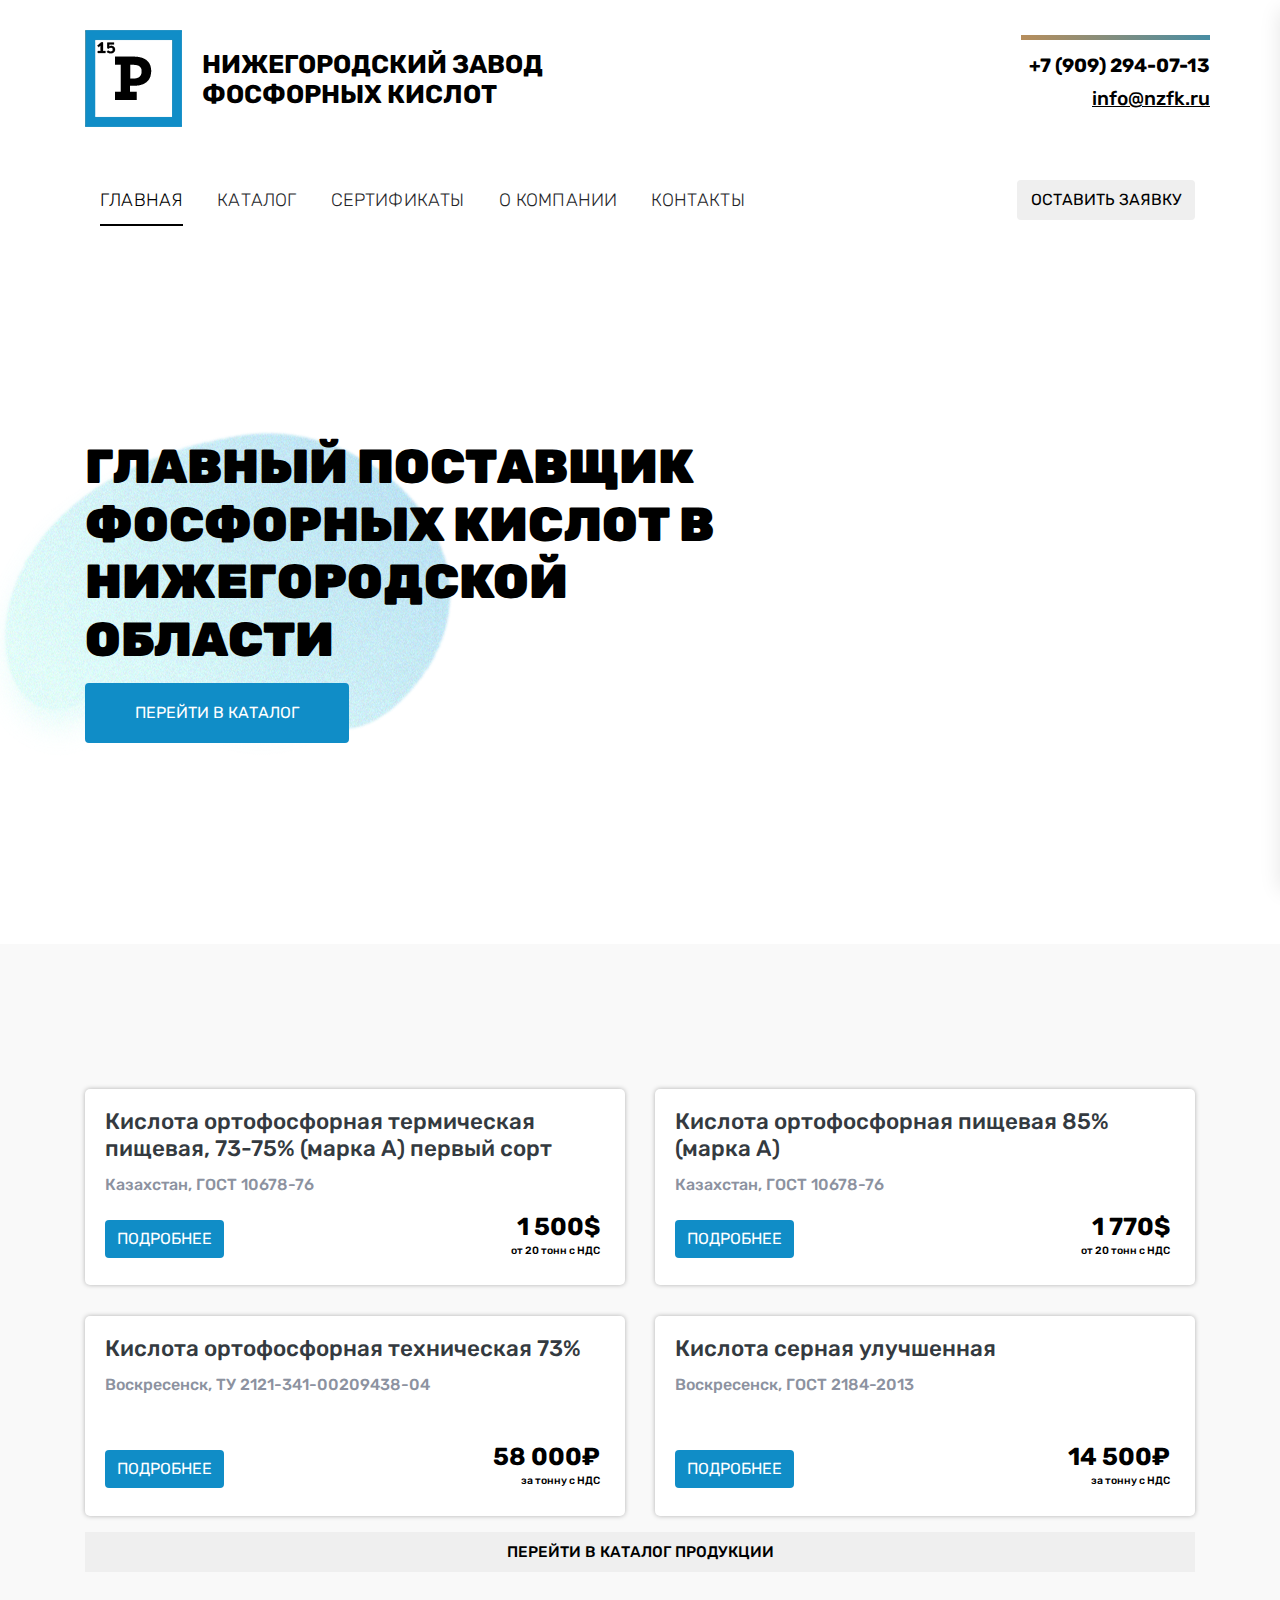
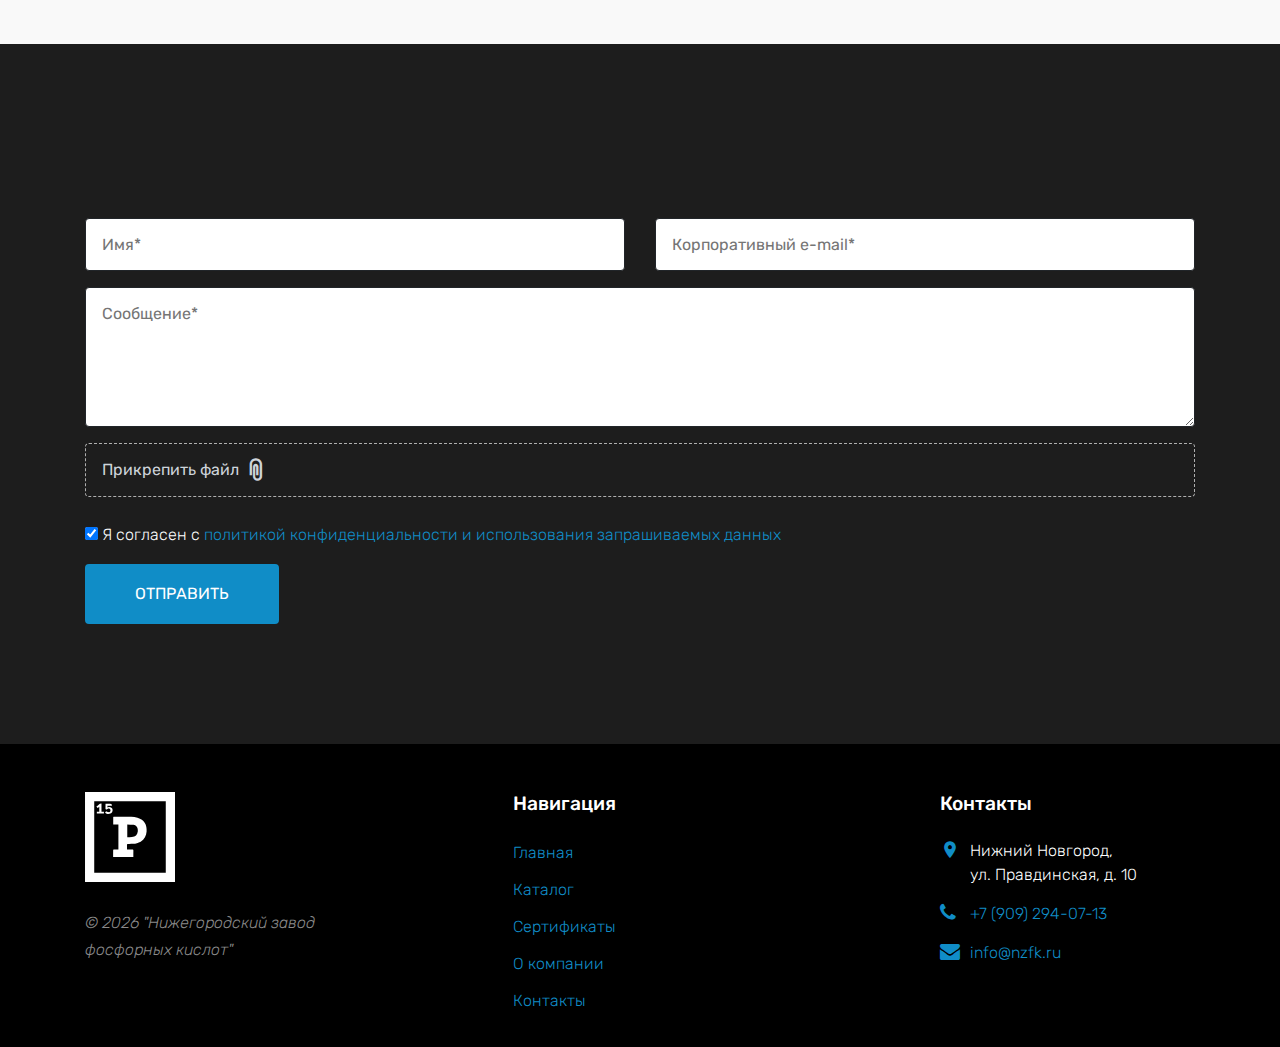
==== index.html @ e1d1cc7d "5" ====
<!DOCTYPE html>
<html lang="en">

<head>
  <title>Нижегородский завод фосфорных кислот</title>
  <meta charset="utf-8">
  <meta name="viewport" content="width=device-width, initial-scale=1, shrink-to-fit=no">
  <link href="https://fonts.googleapis.com/css?family=Rubik:400,700|Crimson+Text:400,400i" rel="stylesheet">
  <link rel="stylesheet" href="fonts/icomoon/style.css">
  <link rel="stylesheet" href="css/bootstrap.min.css">
  <link rel="stylesheet" href="css/magnific-popup.css">
  <link rel="stylesheet" href="css/jquery-ui.css">
  <link rel="stylesheet" href="css/owl.carousel.min.css">
  <link rel="stylesheet" href="css/owl.theme.default.min.css">
  <link rel="stylesheet" href="css/aos.css">
  <link rel="stylesheet" href="css/style.css">
</head>

<body>
  <div class="site-wrap">
    <div class="container headings">
      <div class="row justify-content-between">
        <div data-aos="" class="site-logo col-xs-12 col-md-8">
          <div class="js-logo-clone"><a href="" class="img-logo"><img src="images/Logo NNOFK.png"></a></div>
          <a href="" class="logo-text">
            <div>нижегородский завод фосфорных кислот</div>
          </a>
          <a href="#" class="text-right site-menu-toggle js-menu-toggle ml-3 d-inline-block d-lg-none"><span
              class="icon-menu"></span></a>
        </div>
        <div data-aos="" class="contacts-n col-xs-12 col-md-3">
          <span class="col-md-12"></span>
          <div class="js-contacts-clone">
            <div class="board">
              <a href="tel:89092940713" class="contact-number">+7 (909) 294-07-13</a>
              <a href="mailto:info@nzfk.ru" class="contact-email">info@nzfk.ru</a>
            </div>
          </div>
        </div>
      </div>
    </div>

    <div class="site-navbar py-2">
      <!--  <div class="search-wrap">
        <div class="container">
          <a href="#" class="search-close js-search-close"><span class="icon-close2"></span></a>
          <form action="#" method="post">
            <input type="text" class="form-control" placeholder="Искать на сайте...">
          </form>
        </div>
      </div>  -->
      <div class="container">
        <div class="d-flex align-items-center justify-content-between">
          <div class="main-nav d-none d-lg-block">
            <nav class="site-navigation text-md-center" role="navigation">
              <ul class="site-menu js-clone-nav d-none d-lg-block">
                <li class="active"><a href="index.html">Главная</a></li>
                <li><a href="#">Каталог</a></li>
                <li><a href="#">Сертификаты</a></li>
                <li><a href="#">О компании</a></li>
                <li><a href="#">Контакты</a></li>
              </ul>
            </nav>
          </div>
          <div class="justify-content-between">
            <button class="btn btn-z scrollto"><a href="#two">Оставить заявку</a></button>
          </div>
        </div>
      </div>
    </div>

    <div class="site-blocks-cover">
      <div class="container radg-objects">
        <div class="radg-item fig2">
          <div data-aos="fade-right">
            <img src="images/fig2.png">
          </div>
        </div>
        <div class="row">
          <div class="col-lg-8 text-left order-lg-2 align-self-center position-relative">
            <h1 data-aos="fade-right" class="welcome">Главный поставщик фосфорных кислот в Нижегородской области</h1>
            <p data-aos="fade-right">
              <a href="#" class="btn btn-primary px-5 py-3">Перейти в каталог</a>
            </p>
          </div>
        </div>
      </div>
    </div>


    <div class="site-blocks-cover bg-gray-1">
      <div class="radg-objects">
        <div class="container prod">
          <!-- <div class="radg-item fig1">
          <div class>
            <img src="images/fig1.png">
          </div>
        </div>-->
          <h1 data-aos="fade-right" class="h1x">Основная продукция</h1>
          <div class="row d-flex">
            <div class="col-md-6 col-xs-12">
              <ul class="item-card">
                <li class="col-lg-12">
                  <h3 class="text-dark">Кислота ортофосфорная термическая пищевая, 73-75% (марка А) первый сорт</h3>
                  <h4 class="gost">Казахстан, ГОСТ 10678-76</h4>
                </li>
                <div class="item-price justify-content-between d-flex">
                  <li class="col-lg-7">
                    <button class="btn">Подробнее</button>
                  </li>
                  <li class="col-lg-5">
                    <h3 class="price">1 500$</h3>
                    <h5>от 20 тонн с НДС</h5>
                  </li>
                </div>
              </ul>
            </div>

            <div class="col-md-6 col-xs-12">
              <ul class="item-card">
                <li class="col-lg-12">
                  <h3 class="text-dark">Кислота ортофосфорная пищевая 85% (марка А)</h3>
                  <h4 class="gost">Казахстан, ГОСТ 10678-76</h4>
                </li>
                <div class="item-price justify-content-between d-flex">
                  <li class="col-lg-7">
                    <button class="btn">Подробнее</button>
                  </li>
                  <li class="col-lg-5">
                    <h3 class="price">1 770$</h3>
                    <h5>от 20 тонн с НДС</h5>
                  </li>
                </div>
              </ul>
            </div>
          </div>

          <div class="row d-flex">
            <div class="col-md-6 col-xs-12">
              <ul class="item-card">
                <li class="col-lg-12">
                  <h3 class="text-dark">Кислота ортофосфорная техническая 73%</h3>
                  <h4 class="gost">Воскресенск, ТУ 2121-341-00209438-04</h4>
                </li>
                <div class="item-price justify-content-between d-flex">
                  <li class="col-lg-7">
                    &nbsp;
                    <button class="btn">Подробнее</button>
                  </li>
                  <li class="col-lg-5">
                    &nbsp;
                    <h3 class="price">58 000₽</h3>
                    <h5>за тонну с НДС</h5>
                  </li>
                </div>
              </ul>
            </div>

            <div class="col-md-6 col-xs-12">
              <ul class="item-card">
                <li class="col-lg-12">
                  <h3 class="text-dark">Кислота серная улучшенная</h3>
                  <h4 class="gost">Воскресенск, ГОСТ 2184-2013</h4>
                </li>
                <div class="item-price justify-content-between d-flex">
                  <li class="col-lg-7">
                    &nbsp;
                    <button class="btn">Подробнее</button>
                  </li>
                  <li class="col-lg-5">
                    &nbsp;
                    <h3 class="price">14 500₽</h3>
                    <h5>за тонну с НДС</h5>
                  </li>
                </div>
              </ul>
            </div>
          </div>
          <button class="col-lg-12 btn-roll"><a href="#">Перейти в каталог продукции</a></button>
        </div>
      </div>
    </div>
    <div class="forma site-blocks-cover scrollto">
      <form action="#" id="form" class="form__body">
        <div class="container">
          <h1 data-aos="fade-right" class="h1x">Напишите нам</h1>
          <p data-aos="fade-right" class="sub-title">или позвоните по номеру <a href="tel:89092940713"
              style="white-space:nowrap">+7 (909) 294-07-13</a></p>
          <div class="forma-f">
            <div class="row">
              <div class="wrap col-xs-12-12 col-md-6">
                <input id="formName" type="text" name="name" class="uit-form__field" placeholder="Имя*" required="">
              </div>
              <div class="wrap col-xs-12-12 col-md-6">
                <input id="formEmail" type="email" name="email" class="uit-form__field"
                  placeholder="Корпоративный e-mail*" required="">
              </div>
            </div>

            <div class="forma-f row">
              <div class="wrap col-xs-12 col-md-12">
                <textarea id="formMessage" name="message" class="uit-form__field uit-form__field--textarea"
                  placeholder="Сообщение*"></textarea>
              </div>
            </div>
            <div class="forma-f row">
              <div class="wrap col-xs-12 col-md-12">
                <label class="uit-form__attach uit-form__attach--white uit-form__attach--drop-style">
                  <input id="formImage" accept=".jpg, .png, .gif" type="file" name="image"
                    class="uit-form__attach-input">
                  <span class="uit-form__attach-content">
                    <span class="uit-form__attach-title">Прикрепить файл <i class="icon-attachment"></i></span>
                  </span>
                </label>
              </div>
            </div>
            <div class="forma-f row">
              <div
                class="uit-form__submit-info uit-form__submit-info--prefooter wrap wrap--font-medium col-xs-12 col-md-12">
                <label class="custom-checkbox custom-checkbox--grey">
                  <input id="formAgreement" type="checkbox" name="accepting"
                    class="custom-checkbox__input accepting-checkbox" required="" checked="">
                  <span class="custom-checkbox__checkbox"></span><span class="custom-checkbox__label">
                    Я согласен с <a target="_blank" href="">политикой конфиденциальности и использования запрашиваемых
                      данных</a>
                  </span>
                </label>
              </div>
            </div>
            <div class="forma-f row col-xs-12 col-md-6">
              <button type="submit" class="d-flex btn btn-primary px-5 py-3">Отправить</button>
            </div>
          </div>
        </div>
      </form>
    </div>
    <footer class="site-footer">
      <div class="container">
        <div class="row">
          <div class="col-md-6 col-lg-3 mb-4 mb-lg-0">
            <div class="block-7">
              <div class><img src="images/15.svg" style="filter: invert(100%);" width="90" class="img-fluid"></div>
              <br>
              <i style="color: #8a8a8a">&copy;
                <script>document.write(new Date().getFullYear());</script> "Нижегородский завод фосфорных кислот"
              </i>
            </div>
          </div>
          <div class="col-lg-3 mx-auto mb-5 mb-lg-0">
            <h3 class="footer-heading mb-4">Навигация</h3>
            <ul class="list-unstyled">
              <li><a href="#">Главная</a></li>
              <li><a href="#">Каталог</a></li>
              <li><a href="#">Сертификаты</a></li>
              <li><a href="#">О компании</a></li>
              <li><a href="#">Контакты</a></li>
            </ul>
          </div>

          <div class="col-md-6 col-lg-3">
            <div class="block-5 mb-5">
              <h3 class="footer-heading mb-4">Контакты</h3>
              <ul class="list-unstyled">
                <li class="address">Нижний Новгород,<br>ул. Правдинская, д. 10</li>
                <li class="phone"><a href="tel://79092940713">+7 (909) 294-07-13</a></li>
                <li class="email"><a href="mailto:info@nazfk.ru">info@nzfk.ru</a></li>
              </ul>
            </div>
          </div>
        </div>
      </div>
    </footer>
  </div>
  <script defer src="js/mail.js"></script>
  <script src="js/jquery-3.3.1.min.js"></script>
  <script src="js/jquery-ui.js"></script>
  <script src="js/popper.min.js"></script>
  <script src="js/bootstrap.min.js"></script>
  <script src="js/owl.carousel.min.js"></script>
  <script src="js/jquery.magnific-popup.min.js"></script>
  <script src="js/aos.js"></script>
  <script src="js/select.js"></script>
  <script src="js/main.js"></script>
</body>

</html>
---- fonts/icomoon/style.css ----
@import url('https://fonts.googleapis.com/css2?family=Podkova:wght@400;500;600;700;800&display=swap');

@font-face {
  font-family: 'icomoon';
  src:  url('fonts/icomoon.eot?10si43');
  src:  url('fonts/icomoon.eot?10si43#iefix') format('embedded-opentype'),
    url('fonts/icomoon.ttf?10si43') format('truetype'),
    url('fonts/icomoon.woff?10si43') format('woff'),
    url('fonts/icomoon.svg?10si43#icomoon') format('svg');
  font-weight: normal;
  font-style: normal;
}

[class^="icon-"], [class*=" icon-"] {
  /* use !important to prevent issues with browser extensions that change fonts */
  font-family: 'icomoon' !important;
  speak: none;
  font-style: normal;
  font-weight: normal;
  font-variant: normal;
  text-transform: none;
  line-height: 1;

  /* Better Font Rendering =========== */
  -webkit-font-smoothing: antialiased;
  -moz-osx-font-smoothing: grayscale;
}


.icon-asterisk:before {
  content: "\f069";
}
.icon-plus:before {
  content: "\f067";
}
.icon-question:before {
  content: "\f128";
}
.icon-minus:before {
  content: "\f068";
}
.icon-glass:before {
  content: "\f000";
}
.icon-music:before {
  content: "\f001";
}
.icon-search:before {
  content: "\f002";
}
.icon-envelope-o:before {
  content: "\f003";
}
.icon-heart:before {
  content: "\f004";
}
.icon-star:before {
  content: "\f005";
}
.icon-star-o:before {
  content: "\f006";
}
.icon-user:before {
  content: "\f007";
}
.icon-film:before {
  content: "\f008";
}
.icon-th-large:before {
  content: "\f009";
}
.icon-th:before {
  content: "\f00a";
}
.icon-th-list:before {
  content: "\f00b";
}
.icon-check:before {
  content: "\f00c";
}
.icon-close:before {
  content: "\f00d";
}
.icon-remove:before {
  content: "\f00d";
}
.icon-times:before {
  content: "\f00d";
}
.icon-search-plus:before {
  content: "\f00e";
}
.icon-search-minus:before {
  content: "\f010";
}
.icon-power-off:before {
  content: "\f011";
}
.icon-signal:before {
  content: "\f012";
}
.icon-cog:before {
  content: "\f013";
}
.icon-gear:before {
  content: "\f013";
}
.icon-trash-o:before {
  content: "\f014";
}
.icon-home:before {
  content: "\f015";
}
.icon-file-o:before {
  content: "\f016";
}
.icon-clock-o:before {
  content: "\f017";
}
.icon-road:before {
  content: "\f018";
}
.icon-download:before {
  content: "\f019";
}
.icon-arrow-circle-o-down:before {
  content: "\f01a";
}
.icon-arrow-circle-o-up:before {
  content: "\f01b";
}
.icon-inbox:before {
  content: "\f01c";
}
.icon-play-circle-o:before {
  content: "\f01d";
}
.icon-repeat:before {
  content: "\f01e";
}
.icon-rotate-right:before {
  content: "\f01e";
}
.icon-refresh:before {
  content: "\f021";
}
.icon-list-alt:before {
  content: "\f022";
}
.icon-lock:before {
  content: "\f023";
}
.icon-flag:before {
  content: "\f024";
}
.icon-headphones:before {
  content: "\f025";
}
.icon-volume-off:before {
  content: "\f026";
}
.icon-volume-down:before {
  content: "\f027";
}
.icon-volume-up:before {
  content: "\f028";
}
.icon-qrcode:before {
  content: "\f029";
}
.icon-barcode:before {
  content: "\f02a";
}
.icon-tag:before {
  content: "\f02b";
}
.icon-tags:before {
  content: "\f02c";
}
.icon-book:before {
  content: "\f02d";
}
.icon-bookmark:before {
  content: "\f02e";
}
.icon-print:before {
  content: "\f02f";
}
.icon-camera:before {
  content: "\f030";
}
.icon-font:before {
  content: "\f031";
}
.icon-bold:before {
  content: "\f032";
}
.icon-italic:before {
  content: "\f033";
}
.icon-text-height:before {
  content: "\f034";
}
.icon-text-width:before {
  content: "\f035";
}
.icon-align-left:before {
  content: "\f036";
}
.icon-align-center:before {
  content: "\f037";
}
.icon-align-right:before {
  content: "\f038";
}
.icon-align-justify:before {
  content: "\f039";
}
.icon-list:before {
  content: "\f03a";
}
.icon-dedent:before {
  content: "\f03b";
}
.icon-outdent:before {
  content: "\f03b";
}
.icon-indent:before {
  content: "\f03c";
}
.icon-video-camera:before {
  content: "\f03d";
}
.icon-image:before {
  content: "\f03e";
}
.icon-photo:before {
  content: "\f03e";
}
.icon-picture-o:before {
  content: "\f03e";
}
.icon-pencil:before {
  content: "\f040";
}
.icon-map-marker:before {
  content: "\f041";
}
.icon-adjust:before {
  content: "\f042";
}
.icon-tint:before {
  content: "\f043";
}
.icon-edit:before {
  content: "\f044";
}
.icon-pencil-square-o:before {
  content: "\f044";
}
.icon-share-square-o:before {
  content: "\f045";
}
.icon-check-square-o:before {
  content: "\f046";
}
.icon-arrows:before {
  content: "\f047";
}
.icon-step-backward:before {
  content: "\f048";
}
.icon-fast-backward:before {
  content: "\f049";
}
.icon-backward:before {
  content: "\f04a";
}
.icon-play:before {
  content: "\f04b";
}
.icon-pause:before {
  content: "\f04c";
}
.icon-stop:before {
  content: "\f04d";
}
.icon-forward:before {
  content: "\f04e";
}
.icon-fast-forward:before {
  content: "\f050";
}
.icon-step-forward:before {
  content: "\f051";
}
.icon-eject:before {
  content: "\f052";
}
.icon-chevron-left:before {
  content: "\f053";
}
.icon-chevron-right:before {
  content: "\f054";
}
.icon-plus-circle:before {
  content: "\f055";
}
.icon-minus-circle:before {
  content: "\f056";
}
.icon-times-circle:before {
  content: "\f057";
}
.icon-check-circle:before {
  content: "\f058";
}
.icon-question-circle:before {
  content: "\f059";
}
.icon-info-circle:before {
  content: "\f05a";
}
.icon-crosshairs:before {
  content: "\f05b";
}
.icon-times-circle-o:before {
  content: "\f05c";
}
.icon-check-circle-o:before {
  content: "\f05d";
}
.icon-ban:before {
  content: "\f05e";
}
.icon-arrow-left:before {
  content: "\f060";
}
.icon-arrow-right:before {
  content: "\f061";
}
.icon-arrow-up:before {
  content: "\f062";
}
.icon-arrow-down:before {
  content: "\f063";
}
.icon-mail-forward:before {
  content: "\f064";
}
.icon-share:before {
  content: "\f064";
}
.icon-expand:before {
  content: "\f065";
}
.icon-compress:before {
  content: "\f066";
}
.icon-exclamation-circle:before {
  content: "\f06a";
}
.icon-gift:before {
  content: "\f06b";
}
.icon-leaf:before {
  content: "\f06c";
}
.icon-fire:before {
  content: "\f06d";
}
.icon-eye:before {
  content: "\f06e";
}
.icon-eye-slash:before {
  content: "\f070";
}
.icon-exclamation-triangle:before {
  content: "\f071";
}
.icon-warning:before {
  content: "\f071";
}
.icon-plane:before {
  content: "\f072";
}
.icon-calendar:before {
  content: "\f073";
}
.icon-random:before {
  content: "\f074";
}
.icon-comment:before {
  content: "\f075";
}
.icon-magnet:before {
  content: "\f076";
}
.icon-chevron-up:before {
  content: "\f077";
}
.icon-chevron-down:before {
  content: "\f078";
}
.icon-retweet:before {
  content: "\f079";
}
.icon-shopping-cart:before {
  content: "\f07a";
}
.icon-folder:before {
  content: "\f07b";
}
.icon-folder-open:before {
  content: "\f07c";
}
.icon-arrows-v:before {
  content: "\f07d";
}
.icon-arrows-h:before {
  content: "\f07e";
}
.icon-bar-chart:before {
  content: "\f080";
}
.icon-bar-chart-o:before {
  content: "\f080";
}
.icon-twitter-square:before {
  content: "\f081";
}
.icon-facebook-square:before {
  content: "\f082";
}
.icon-camera-retro:before {
  content: "\f083";
}
.icon-key:before {
  content: "\f084";
}
.icon-cogs:before {
  content: "\f085";
}
.icon-gears:before {
  content: "\f085";
}
.icon-comments:before {
  content: "\f086";
}
.icon-thumbs-o-up:before {
  content: "\f087";
}
.icon-thumbs-o-down:before {
  content: "\f088";
}
.icon-star-half:before {
  content: "\f089";
}
.icon-heart-o:before {
  content: "\f08a";
}
.icon-sign-out:before {
  content: "\f08b";
}
.icon-linkedin-square:before {
  content: "\f08c";
}
.icon-thumb-tack:before {
  content: "\f08d";
}
.icon-external-link:before {
  content: "\f08e";
}
.icon-sign-in:before {
  content: "\f090";
}
.icon-trophy:before {
  content: "\f091";
}
.icon-github-square:before {
  content: "\f092";
}
.icon-upload:before {
  content: "\f093";
}
.icon-lemon-o:before {
  content: "\f094";
}
.icon-phone:before {
  content: "\f095";
}
.icon-square-o:before {
  content: "\f096";
}
.icon-bookmark-o:before {
  content: "\f097";
}
.icon-phone-square:before {
  content: "\f098";
}
.icon-twitter:before {
  content: "\f099";
}
.icon-facebook:before {
  content: "\f09a";
}
.icon-facebook-f:before {
  content: "\f09a";
}
.icon-github:before {
  content: "\f09b";
}
.icon-unlock:before {
  content: "\f09c";
}
.icon-credit-card:before {
  content: "\f09d";
}
.icon-feed:before {
  content: "\f09e";
}
.icon-rss:before {
  content: "\f09e";
}
.icon-hdd-o:before {
  content: "\f0a0";
}
.icon-bullhorn:before {
  content: "\f0a1";
}
.icon-bell-o:before {
  content: "\f0a2";
}
.icon-certificate:before {
  content: "\f0a3";
}
.icon-hand-o-right:before {
  content: "\f0a4";
}
.icon-hand-o-left:before {
  content: "\f0a5";
}
.icon-hand-o-up:before {
  content: "\f0a6";
}
.icon-hand-o-down:before {
  content: "\f0a7";
}
.icon-arrow-circle-left:before {
  content: "\f0a8";
}
.icon-arrow-circle-right:before {
  content: "\f0a9";
}
.icon-arrow-circle-up:before {
  content: "\f0aa";
}
.icon-arrow-circle-down:before {
  content: "\f0ab";
}
.icon-globe:before {
  content: "\f0ac";
}
.icon-wrench:before {
  content: "\f0ad";
}
.icon-tasks:before {
  content: "\f0ae";
}
.icon-filter:before {
  content: "\f0b0";
}
.icon-briefcase:before {
  content: "\f0b1";
}
.icon-arrows-alt:before {
  content: "\f0b2";
}
.icon-group:before {
  content: "\f0c0";
}
.icon-users:before {
  content: "\f0c0";
}
.icon-chain:before {
  content: "\f0c1";
}
.icon-link:before {
  content: "\f0c1";
}
.icon-cloud:before {
  content: "\f0c2";
}
.icon-flask:before {
  content: "\f0c3";
}
.icon-cut:before {
  content: "\f0c4";
}
.icon-scissors:before {
  content: "\f0c4";
}
.icon-copy:before {
  content: "\f0c5";
}
.icon-files-o:before {
  content: "\f0c5";
}
.icon-paperclip:before {
  content: "\f0c6";
}
.icon-floppy-o:before {
  content: "\f0c7";
}
.icon-save:before {
  content: "\f0c7";
}
.icon-square:before {
  content: "\f0c8";
}
.icon-bars:before {
  content: "\f0c9";
}
.icon-navicon:before {
  content: "\f0c9";
}
.icon-reorder:before {
  content: "\f0c9";
}
.icon-list-ul:before {
  content: "\f0ca";
}
.icon-list-ol:before {
  content: "\f0cb";
}
.icon-strikethrough:before {
  content: "\f0cc";
}
.icon-underline:before {
  content: "\f0cd";
}
.icon-table:before {
  content: "\f0ce";
}
.icon-magic:before {
  content: "\f0d0";
}
.icon-truck:before {
  content: "\f0d1";
}
.icon-pinterest:before {
  content: "\f0d2";
}
.icon-pinterest-square:before {
  content: "\f0d3";
}
.icon-google-plus-square:before {
  content: "\f0d4";
}
.icon-google-plus:before {
  content: "\f0d5";
}
.icon-money:before {
  content: "\f0d6";
}
.icon-caret-down:before {
  content: "\f0d7";
}
.icon-caret-up:before {
  content: "\f0d8";
}
.icon-caret-left:before {
  content: "\f0d9";
}
.icon-caret-right:before {
  content: "\f0da";
}
.icon-columns:before {
  content: "\f0db";
}
.icon-sort:before {
  content: "\f0dc";
}
.icon-unsorted:before {
  content: "\f0dc";
}
.icon-sort-desc:before {
  content: "\f0dd";
}
.icon-sort-down:before {
  content: "\f0dd";
}
.icon-sort-asc:before {
  content: "\f0de";
}
.icon-sort-up:before {
  content: "\f0de";
}
.icon-envelope:before {
  content: "\f0e0";
}
.icon-linkedin:before {
  content: "\f0e1";
}
.icon-rotate-left:before {
  content: "\f0e2";
}
.icon-undo:before {
  content: "\f0e2";
}
.icon-gavel:before {
  content: "\f0e3";
}
.icon-legal:before {
  content: "\f0e3";
}
.icon-dashboard:before {
  content: "\f0e4";
}
.icon-tachometer:before {
  content: "\f0e4";
}
.icon-comment-o:before {
  content: "\f0e5";
}
.icon-comments-o:before {
  content: "\f0e6";
}
.icon-bolt:before {
  content: "\f0e7";
}
.icon-flash:before {
  content: "\f0e7";
}
.icon-sitemap:before {
  content: "\f0e8";
}
.icon-umbrella:before {
  content: "\f0e9";
}
.icon-clipboard:before {
  content: "\f0ea";
}
.icon-paste:before {
  content: "\f0ea";
}
.icon-lightbulb-o:before {
  content: "\f0eb";
}
.icon-exchange:before {
  content: "\f0ec";
}
.icon-cloud-download:before {
  content: "\f0ed";
}
.icon-cloud-upload:before {
  content: "\f0ee";
}
.icon-user-md:before {
  content: "\f0f0";
}
.icon-stethoscope:before {
  content: "\f0f1";
}
.icon-suitcase:before {
  content: "\f0f2";
}
.icon-bell:before {
  content: "\f0f3";
}
.icon-coffee:before {
  content: "\f0f4";
}
.icon-cutlery:before {
  content: "\f0f5";
}
.icon-file-text-o:before {
  content: "\f0f6";
}
.icon-building-o:before {
  content: "\f0f7";
}
.icon-hospital-o:before {
  content: "\f0f8";
}
.icon-ambulance:before {
  content: "\f0f9";
}
.icon-medkit:before {
  content: "\f0fa";
}
.icon-fighter-jet:before {
  content: "\f0fb";
}
.icon-beer:before {
  content: "\f0fc";
}
.icon-h-square:before {
  content: "\f0fd";
}
.icon-plus-square:before {
  content: "\f0fe";
}
.icon-angle-double-left:before {
  content: "\f100";
}
.icon-angle-double-right:before {
  content: "\f101";
}
.icon-angle-double-up:before {
  content: "\f102";
}
.icon-angle-double-down:before {
  content: "\f103";
}
.icon-angle-left:before {
  content: "\f104";
}
.icon-angle-right:before {
  content: "\f105";
}
.icon-angle-up:before {
  content: "\f106";
}
.icon-angle-down:before {
  content: "\f107";
}
.icon-desktop:before {
  content: "\f108";
}
.icon-laptop:before {
  content: "\f109";
}
.icon-tablet:before {
  content: "\f10a";
}
.icon-mobile:before {
  content: "\f10b";
}
.icon-mobile-phone:before {
  content: "\f10b";
}
.icon-circle-o:before {
  content: "\f10c";
}
.icon-quote-left:before {
  content: "\f10d";
}
.icon-quote-right:before {
  content: "\f10e";
}
.icon-spinner:before {
  content: "\f110";
}
.icon-circle:before {
  content: "\f111";
}
.icon-mail-reply:before {
  content: "\f112";
}
.icon-reply:before {
  content: "\f112";
}
.icon-github-alt:before {
  content: "\f113";
}
.icon-folder-o:before {
  content: "\f114";
}
.icon-folder-open-o:before {
  content: "\f115";
}
.icon-smile-o:before {
  content: "\f118";
}
.icon-frown-o:before {
  content: "\f119";
}
.icon-meh-o:before {
  content: "\f11a";
}
.icon-gamepad:before {
  content: "\f11b";
}
.icon-keyboard-o:before {
  content: "\f11c";
}
.icon-flag-o:before {
  content: "\f11d";
}
.icon-flag-checkered:before {
  content: "\f11e";
}
.icon-terminal:before {
  content: "\f120";
}
.icon-code:before {
  content: "\f121";
}
.icon-mail-reply-all:before {
  content: "\f122";
}
.icon-reply-all:before {
  content: "\f122";
}
.icon-star-half-empty:before {
  content: "\f123";
}
.icon-star-half-full:before {
  content: "\f123";
}
.icon-star-half-o:before {
  content: "\f123";
}
.icon-location-arrow:before {
  content: "\f124";
}
.icon-crop:before {
  content: "\f125";
}
.icon-code-fork:before {
  content: "\f126";
}
.icon-chain-broken:before {
  content: "\f127";
}
.icon-unlink:before {
  content: "\f127";
}
.icon-info:before {
  content: "\f129";
}
.icon-exclamation:before {
  content: "\f12a";
}
.icon-superscript:before {
  content: "\f12b";
}
.icon-subscript:before {
  content: "\f12c";
}
.icon-eraser:before {
  content: "\f12d";
}
.icon-puzzle-piece:before {
  content: "\f12e";
}
.icon-microphone:before {
  content: "\f130";
}
.icon-microphone-slash:before {
  content: "\f131";
}
.icon-shield:before {
  content: "\f132";
}
.icon-calendar-o:before {
  content: "\f133";
}
.icon-fire-extinguisher:before {
  content: "\f134";
}
.icon-rocket:before {
  content: "\f135";
}
.icon-maxcdn:before {
  content: "\f136";
}
.icon-chevron-circle-left:before {
  content: "\f137";
}
.icon-chevron-circle-right:before {
  content: "\f138";
}
.icon-chevron-circle-up:before {
  content: "\f139";
}
.icon-chevron-circle-down:before {
  content: "\f13a";
}
.icon-html5:before {
  content: "\f13b";
}
.icon-css3:before {
  content: "\f13c";
}
.icon-anchor:before {
  content: "\f13d";
}
.icon-unlock-alt:before {
  content: "\f13e";
}
.icon-bullseye:before {
  content: "\f140";
}
.icon-ellipsis-h:before {
  content: "\f141";
}
.icon-ellipsis-v:before {
  content: "\f142";
}
.icon-rss-square:before {
  content: "\f143";
}
.icon-play-circle:before {
  content: "\f144";
}
.icon-ticket:before {
  content: "\f145";
}
.icon-minus-square:before {
  content: "\f146";
}
.icon-minus-square-o:before {
  content: "\f147";
}
.icon-level-up:before {
  content: "\f148";
}
.icon-level-down:before {
  content: "\f149";
}
.icon-check-square:before {
  content: "\f14a";
}
.icon-pencil-square:before {
  content: "\f14b";
}
.icon-external-link-square:before {
  content: "\f14c";
}
.icon-share-square:before {
  content: "\f14d";
}
.icon-compass:before {
  content: "\f14e";
}
.icon-caret-square-o-down:before {
  content: "\f150";
}
.icon-toggle-down:before {
  content: "\f150";
}
.icon-caret-square-o-up:before {
  content: "\f151";
}
.icon-toggle-up:before {
  content: "\f151";
}
.icon-caret-square-o-right:before {
  content: "\f152";
}
.icon-toggle-right:before {
  content: "\f152";
}
.icon-eur:before {
  content: "\f153";
}
.icon-euro:before {
  content: "\f153";
}
.icon-gbp:before {
  content: "\f154";
}
.icon-dollar:before {
  content: "\f155";
}
.icon-usd:before {
  content: "\f155";
}
.icon-inr:before {
  content: "\f156";
}
.icon-rupee:before {
  content: "\f156";
}
.icon-cny:before {
  content: "\f157";
}
.icon-jpy:before {
  content: "\f157";
}
.icon-rmb:before {
  content: "\f157";
}
.icon-yen:before {
  content: "\f157";
}
.icon-rouble:before {
  content: "\f158";
}
.icon-rub:before {
  content: "\f158";
}
.icon-ruble:before {
  content: "\f158";
}
.icon-krw:before {
  content: "\f159";
}
.icon-won:before {
  content: "\f159";
}
.icon-bitcoin:before {
  content: "\f15a";
}
.icon-btc:before {
  content: "\f15a";
}
.icon-file:before {
  content: "\f15b";
}
.icon-file-text:before {
  content: "\f15c";
}
.icon-sort-alpha-asc:before {
  content: "\f15d";
}
.icon-sort-alpha-desc:before {
  content: "\f15e";
}
.icon-sort-amount-asc:before {
  content: "\f160";
}
.icon-sort-amount-desc:before {
  content: "\f161";
}
.icon-sort-numeric-asc:before {
  content: "\f162";
}
.icon-sort-numeric-desc:before {
  content: "\f163";
}
.icon-thumbs-up:before {
  content: "\f164";
}
.icon-thumbs-down:before {
  content: "\f165";
}
.icon-youtube-square:before {
  content: "\f166";
}
.icon-youtube:before {
  content: "\f167";
}
.icon-xing:before {
  content: "\f168";
}
.icon-xing-square:before {
  content: "\f169";
}
.icon-youtube-play:before {
  content: "\f16a";
}
.icon-dropbox:before {
  content: "\f16b";
}
.icon-stack-overflow:before {
  content: "\f16c";
}
.icon-instagram:before {
  content: "\f16d";
}
.icon-flickr:before {
  content: "\f16e";
}
.icon-adn:before {
  content: "\f170";
}
.icon-bitbucket:before {
  content: "\f171";
}
.icon-bitbucket-square:before {
  content: "\f172";
}
.icon-tumblr:before {
  content: "\f173";
}
.icon-tumblr-square:before {
  content: "\f174";
}
.icon-long-arrow-down:before {
  content: "\f175";
}
.icon-long-arrow-up:before {
  content: "\f176";
}
.icon-long-arrow-left:before {
  content: "\f177";
}
.icon-long-arrow-right:before {
  content: "\f178";
}
.icon-apple:before {
  content: "\f179";
}
.icon-windows:before {
  content: "\f17a";
}
.icon-android:before {
  content: "\f17b";
}
.icon-linux:before {
  content: "\f17c";
}
.icon-dribbble:before {
  content: "\f17d";
}
.icon-skype:before {
  content: "\f17e";
}
.icon-foursquare:before {
  content: "\f180";
}
.icon-trello:before {
  content: "\f181";
}
.icon-female:before {
  content: "\f182";
}
.icon-male:before {
  content: "\f183";
}
.icon-gittip:before {
  content: "\f184";
}
.icon-gratipay:before {
  content: "\f184";
}
.icon-sun-o:before {
  content: "\f185";
}
.icon-moon-o:before {
  content: "\f186";
}
.icon-archive:before {
  content: "\f187";
}
.icon-bug:before {
  content: "\f188";
}
.icon-vk:before {
  content: "\f189";
}
.icon-weibo:before {
  content: "\f18a";
}
.icon-renren:before {
  content: "\f18b";
}
.icon-pagelines:before {
  content: "\f18c";
}
.icon-stack-exchange:before {
  content: "\f18d";
}
.icon-arrow-circle-o-right:before {
  content: "\f18e";
}
.icon-arrow-circle-o-left:before {
  content: "\f190";
}
.icon-caret-square-o-left:before {
  content: "\f191";
}
.icon-toggle-left:before {
  content: "\f191";
}
.icon-dot-circle-o:before {
  content: "\f192";
}
.icon-wheelchair:before {
  content: "\f193";
}
.icon-vimeo-square:before {
  content: "\f194";
}
.icon-try:before {
  content: "\f195";
}
.icon-turkish-lira:before {
  content: "\f195";
}
.icon-plus-square-o:before {
  content: "\f196";
}
.icon-space-shuttle:before {
  content: "\f197";
}
.icon-slack:before {
  content: "\f198";
}
.icon-envelope-square:before {
  content: "\f199";
}
.icon-wordpress:before {
  content: "\f19a";
}
.icon-openid:before {
  content: "\f19b";
}
.icon-bank:before {
  content: "\f19c";
}
.icon-institution:before {
  content: "\f19c";
}
.icon-university:before {
  content: "\f19c";
}
.icon-graduation-cap:before {
  content: "\f19d";
}
.icon-mortar-board:before {
  content: "\f19d";
}
.icon-yahoo:before {
  content: "\f19e";
}
.icon-google:before {
  content: "\f1a0";
}
.icon-reddit:before {
  content: "\f1a1";
}
.icon-reddit-square:before {
  content: "\f1a2";
}
.icon-stumbleupon-circle:before {
  content: "\f1a3";
}
.icon-stumbleupon:before {
  content: "\f1a4";
}
.icon-delicious:before {
  content: "\f1a5";
}
.icon-digg:before {
  content: "\f1a6";
}
.icon-pied-piper-pp:before {
  content: "\f1a7";
}
.icon-pied-piper-alt:before {
  content: "\f1a8";
}
.icon-drupal:before {
  content: "\f1a9";
}
.icon-joomla:before {
  content: "\f1aa";
}
.icon-language:before {
  content: "\f1ab";
}
.icon-fax:before {
  content: "\f1ac";
}
.icon-building:before {
  content: "\f1ad";
}
.icon-child:before {
  content: "\f1ae";
}
.icon-paw:before {
  content: "\f1b0";
}
.icon-spoon:before {
  content: "\f1b1";
}
.icon-cube:before {
  content: "\f1b2";
}
.icon-cubes:before {
  content: "\f1b3";
}
.icon-behance:before {
  content: "\f1b4";
}
.icon-behance-square:before {
  content: "\f1b5";
}
.icon-steam:before {
  content: "\f1b6";
}
.icon-steam-square:before {
  content: "\f1b7";
}
.icon-recycle:before {
  content: "\f1b8";
}
.icon-automobile:before {
  content: "\f1b9";
}
.icon-car:before {
  content: "\f1b9";
}
.icon-cab:before {
  content: "\f1ba";
}
.icon-taxi:before {
  content: "\f1ba";
}
.icon-tree:before {
  content: "\f1bb";
}
.icon-spotify:before {
  content: "\f1bc";
}
.icon-deviantart:before {
  content: "\f1bd";
}
.icon-soundcloud:before {
  content: "\f1be";
}
.icon-database:before {
  content: "\f1c0";
}
.icon-file-pdf-o:before {
  content: "\f1c1";
}
.icon-file-word-o:before {
  content: "\f1c2";
}
.icon-file-excel-o:before {
  content: "\f1c3";
}
.icon-file-powerpoint-o:before {
  content: "\f1c4";
}
.icon-file-image-o:before {
  content: "\f1c5";
}
.icon-file-photo-o:before {
  content: "\f1c5";
}
.icon-file-picture-o:before {
  content: "\f1c5";
}
.icon-file-archive-o:before {
  content: "\f1c6";
}
.icon-file-zip-o:before {
  content: "\f1c6";
}
.icon-file-audio-o:before {
  content: "\f1c7";
}
.icon-file-sound-o:before {
  content: "\f1c7";
}
.icon-file-movie-o:before {
  content: "\f1c8";
}
.icon-file-video-o:before {
  content: "\f1c8";
}
.icon-file-code-o:before {
  content: "\f1c9";
}
.icon-vine:before {
  content: "\f1ca";
}
.icon-codepen:before {
  content: "\f1cb";
}
.icon-jsfiddle:before {
  content: "\f1cc";
}
.icon-life-bouy:before {
  content: "\f1cd";
}
.icon-life-buoy:before {
  content: "\f1cd";
}
.icon-life-ring:before {
  content: "\f1cd";
}
.icon-life-saver:before {
  content: "\f1cd";
}
.icon-support:before {
  content: "\f1cd";
}
.icon-circle-o-notch:before {
  content: "\f1ce";
}
.icon-ra:before {
  content: "\f1d0";
}
.icon-rebel:before {
  content: "\f1d0";
}
.icon-resistance:before {
  content: "\f1d0";
}
.icon-empire:before {
  content: "\f1d1";
}
.icon-ge:before {
  content: "\f1d1";
}
.icon-git-square:before {
  content: "\f1d2";
}
.icon-git:before {
  content: "\f1d3";
}
.icon-hacker-news:before {
  content: "\f1d4";
}
.icon-y-combinator-square:before {
  content: "\f1d4";
}
.icon-yc-square:before {
  content: "\f1d4";
}
.icon-tencent-weibo:before {
  content: "\f1d5";
}
.icon-qq:before {
  content: "\f1d6";
}
.icon-wechat:before {
  content: "\f1d7";
}
.icon-weixin:before {
  content: "\f1d7";
}
.icon-paper-plane:before {
  content: "\f1d8";
}
.icon-send:before {
  content: "\f1d8";
}
.icon-paper-plane-o:before {
  content: "\f1d9";
}
.icon-send-o:before {
  content: "\f1d9";
}
.icon-history:before {
  content: "\f1da";
}
.icon-circle-thin:before {
  content: "\f1db";
}
.icon-header:before {
  content: "\f1dc";
}
.icon-paragraph:before {
  content: "\f1dd";
}
.icon-sliders:before {
  content: "\f1de";
}
.icon-share-alt:before {
  content: "\f1e0";
}
.icon-share-alt-square:before {
  content: "\f1e1";
}
.icon-bomb:before {
  content: "\f1e2";
}
.icon-futbol-o:before {
  content: "\f1e3";
}
.icon-soccer-ball-o:before {
  content: "\f1e3";
}
.icon-tty:before {
  content: "\f1e4";
}
.icon-binoculars:before {
  content: "\f1e5";
}
.icon-plug:before {
  content: "\f1e6";
}
.icon-slideshare:before {
  content: "\f1e7";
}
.icon-twitch:before {
  content: "\f1e8";
}
.icon-yelp:before {
  content: "\f1e9";
}
.icon-newspaper-o:before {
  content: "\f1ea";
}
.icon-wifi:before {
  content: "\f1eb";
}
.icon-calculator:before {
  content: "\f1ec";
}
.icon-paypal:before {
  content: "\f1ed";
}
.icon-google-wallet:before {
  content: "\f1ee";
}
.icon-cc-visa:before {
  content: "\f1f0";
}
.icon-cc-mastercard:before {
  content: "\f1f1";
}
.icon-cc-discover:before {
  content: "\f1f2";
}
.icon-cc-amex:before {
  content: "\f1f3";
}
.icon-cc-paypal:before {
  content: "\f1f4";
}
.icon-cc-stripe:before {
  content: "\f1f5";
}
.icon-bell-slash:before {
  content: "\f1f6";
}
.icon-bell-slash-o:before {
  content: "\f1f7";
}
.icon-trash:before {
  content: "\f1f8";
}
.icon-copyright:before {
  content: "\f1f9";
}
.icon-at:before {
  content: "\f1fa";
}
.icon-eyedropper:before {
  content: "\f1fb";
}
.icon-paint-brush:before {
  content: "\f1fc";
}
.icon-birthday-cake:before {
  content: "\f1fd";
}
.icon-area-chart:before {
  content: "\f1fe";
}
.icon-pie-chart:before {
  content: "\f200";
}
.icon-line-chart:before {
  content: "\f201";
}
.icon-lastfm:before {
  content: "\f202";
}
.icon-lastfm-square:before {
  content: "\f203";
}
.icon-toggle-off:before {
  content: "\f204";
}
.icon-toggle-on:before {
  content: "\f205";
}
.icon-bicycle:before {
  content: "\f206";
}
.icon-bus:before {
  content: "\f207";
}
.icon-ioxhost:before {
  content: "\f208";
}
.icon-angellist:before {
  content: "\f209";
}
.icon-cc:before {
  content: "\f20a";
}
.icon-ils:before {
  content: "\f20b";
}
.icon-shekel:before {
  content: "\f20b";
}
.icon-sheqel:before {
  content: "\f20b";
}
.icon-meanpath:before {
  content: "\f20c";
}
.icon-buysellads:before {
  content: "\f20d";
}
.icon-connectdevelop:before {
  content: "\f20e";
}
.icon-dashcube:before {
  content: "\f210";
}
.icon-forumbee:before {
  content: "\f211";
}
.icon-leanpub:before {
  content: "\f212";
}
.icon-sellsy:before {
  content: "\f213";
}
.icon-shirtsinbulk:before {
  content: "\f214";
}
.icon-simplybuilt:before {
  content: "\f215";
}
.icon-skyatlas:before {
  content: "\f216";
}
.icon-cart-plus:before {
  content: "\f217";
}
.icon-cart-arrow-down:before {
  content: "\f218";
}
.icon-diamond:before {
  content: "\f219";
}
.icon-ship:before {
  content: "\f21a";
}
.icon-user-secret:before {
  content: "\f21b";
}
.icon-motorcycle:before {
  content: "\f21c";
}
.icon-street-view:before {
  content: "\f21d";
}
.icon-heartbeat:before {
  content: "\f21e";
}
.icon-venus:before {
  content: "\f221";
}
.icon-mars:before {
  content: "\f222";
}
.icon-mercury:before {
  content: "\f223";
}
.icon-intersex:before {
  content: "\f224";
}
.icon-transgender:before {
  content: "\f224";
}
.icon-transgender-alt:before {
  content: "\f225";
}
.icon-venus-double:before {
  content: "\f226";
}
.icon-mars-double:before {
  content: "\f227";
}
.icon-venus-mars:before {
  content: "\f228";
}
.icon-mars-stroke:before {
  content: "\f229";
}
.icon-mars-stroke-v:before {
  content: "\f22a";
}
.icon-mars-stroke-h:before {
  content: "\f22b";
}
.icon-neuter:before {
  content: "\f22c";
}
.icon-genderless:before {
  content: "\f22d";
}
.icon-facebook-official:before {
  content: "\f230";
}
.icon-pinterest-p:before {
  content: "\f231";
}
.icon-whatsapp:before {
  content: "\f232";
}
.icon-server:before {
  content: "\f233";
}
.icon-user-plus:before {
  content: "\f234";
}
.icon-user-times:before {
  content: "\f235";
}
.icon-bed:before {
  content: "\f236";
}
.icon-hotel:before {
  content: "\f236";
}
.icon-viacoin:before {
  content: "\f237";
}
.icon-train:before {
  content: "\f238";
}
.icon-subway:before {
  content: "\f239";
}
.icon-medium:before {
  content: "\f23a";
}
.icon-y-combinator:before {
  content: "\f23b";
}
.icon-yc:before {
  content: "\f23b";
}
.icon-optin-monster:before {
  content: "\f23c";
}
.icon-opencart:before {
  content: "\f23d";
}
.icon-expeditedssl:before {
  content: "\f23e";
}
.icon-battery:before {
  content: "\f240";
}
.icon-battery-4:before {
  content: "\f240";
}
.icon-battery-full:before {
  content: "\f240";
}
.icon-battery-3:before {
  content: "\f241";
}
.icon-battery-three-quarters:before {
  content: "\f241";
}
.icon-battery-2:before {
  content: "\f242";
}
.icon-battery-half:before {
  content: "\f242";
}
.icon-battery-1:before {
  content: "\f243";
}
.icon-battery-quarter:before {
  content: "\f243";
}
.icon-battery-0:before {
  content: "\f244";
}
.icon-battery-empty:before {
  content: "\f244";
}
.icon-mouse-pointer:before {
  content: "\f245";
}
.icon-i-cursor:before {
  content: "\f246";
}
.icon-object-group:before {
  content: "\f247";
}
.icon-object-ungroup:before {
  content: "\f248";
}
.icon-sticky-note:before {
  content: "\f249";
}
.icon-sticky-note-o:before {
  content: "\f24a";
}
.icon-cc-jcb:before {
  content: "\f24b";
}
.icon-cc-diners-club:before {
  content: "\f24c";
}
.icon-clone:before {
  content: "\f24d";
}
.icon-balance-scale:before {
  content: "\f24e";
}
.icon-hourglass-o:before {
  content: "\f250";
}
.icon-hourglass-1:before {
  content: "\f251";
}
.icon-hourglass-start:before {
  content: "\f251";
}
.icon-hourglass-2:before {
  content: "\f252";
}
.icon-hourglass-half:before {
  content: "\f252";
}
.icon-hourglass-3:before {
  content: "\f253";
}
.icon-hourglass-end:before {
  content: "\f253";
}
.icon-hourglass:before {
  content: "\f254";
}
.icon-hand-grab-o:before {
  content: "\f255";
}
.icon-hand-rock-o:before {
  content: "\f255";
}
.icon-hand-paper-o:before {
  content: "\f256";
}
.icon-hand-stop-o:before {
  content: "\f256";
}
.icon-hand-scissors-o:before {
  content: "\f257";
}
.icon-hand-lizard-o:before {
  content: "\f258";
}
.icon-hand-spock-o:before {
  content: "\f259";
}
.icon-hand-pointer-o:before {
  content: "\f25a";
}
.icon-hand-peace-o:before {
  content: "\f25b";
}
.icon-trademark:before {
  content: "\f25c";
}
.icon-registered:before {
  content: "\f25d";
}
.icon-creative-commons:before {
  content: "\f25e";
}
.icon-gg:before {
  content: "\f260";
}
.icon-gg-circle:before {
  content: "\f261";
}
.icon-tripadvisor:before {
  content: "\f262";
}
.icon-odnoklassniki:before {
  content: "\f263";
}
.icon-odnoklassniki-square:before {
  content: "\f264";
}
.icon-get-pocket:before {
  content: "\f265";
}
.icon-wikipedia-w:before {
  content: "\f266";
}
.icon-safari:before {
  content: "\f267";
}
.icon-chrome:before {
  content: "\f268";
}
.icon-firefox:before {
  content: "\f269";
}
.icon-opera:before {
  content: "\f26a";
}
.icon-internet-explorer:before {
  content: "\f26b";
}
.icon-television:before {
  content: "\f26c";
}
.icon-tv:before {
  content: "\f26c";
}
.icon-contao:before {
  content: "\f26d";
}
.icon-500px:before {
  content: "\f26e";
}
.icon-amazon:before {
  content: "\f270";
}
.icon-calendar-plus-o:before {
  content: "\f271";
}
.icon-calendar-minus-o:before {
  content: "\f272";
}
.icon-calendar-times-o:before {
  content: "\f273";
}
.icon-calendar-check-o:before {
  content: "\f274";
}
.icon-industry:before {
  content: "\f275";
}
.icon-map-pin:before {
  content: "\f276";
}
.icon-map-signs:before {
  content: "\f277";
}
.icon-map-o:before {
  content: "\f278";
}
.icon-map:before {
  content: "\f279";
}
.icon-commenting:before {
  content: "\f27a";
}
.icon-commenting-o:before {
  content: "\f27b";
}
.icon-houzz:before {
  content: "\f27c";
}
.icon-vimeo:before {
  content: "\f27d";
}
.icon-black-tie:before {
  content: "\f27e";
}
.icon-fonticons:before {
  content: "\f280";
}
.icon-reddit-alien:before {
  content: "\f281";
}
.icon-edge:before {
  content: "\f282";
}
.icon-credit-card-alt:before {
  content: "\f283";
}
.icon-codiepie:before {
  content: "\f284";
}
.icon-modx:before {
  content: "\f285";
}
.icon-fort-awesome:before {
  content: "\f286";
}
.icon-usb:before {
  content: "\f287";
}
.icon-product-hunt:before {
  content: "\f288";
}
.icon-mixcloud:before {
  content: "\f289";
}
.icon-scribd:before {
  content: "\f28a";
}
.icon-pause-circle:before {
  content: "\f28b";
}
.icon-pause-circle-o:before {
  content: "\f28c";
}
.icon-stop-circle:before {
  content: "\f28d";
}
.icon-stop-circle-o:before {
  content: "\f28e";
}
.icon-shopping-bag:before {
  content: "\f290";
}
.icon-shopping-basket:before {
  content: "\f291";
}
.icon-hashtag:before {
  content: "\f292";
}
.icon-bluetooth:before {
  content: "\f293";
}
.icon-bluetooth-b:before {
  content: "\f294";
}
.icon-percent:before {
  content: "\f295";
}
.icon-gitlab:before {
  content: "\f296";
}
.icon-wpbeginner:before {
  content: "\f297";
}
.icon-wpforms:before {
  content: "\f298";
}
.icon-envira:before {
  content: "\f299";
}
.icon-universal-access:before {
  content: "\f29a";
}
.icon-wheelchair-alt:before {
  content: "\f29b";
}
.icon-question-circle-o:before {
  content: "\f29c";
}
.icon-blind:before {
  content: "\f29d";
}
.icon-audio-description:before {
  content: "\f29e";
}
.icon-volume-control-phone:before {
  content: "\f2a0";
}
.icon-braille:before {
  content: "\f2a1";
}
.icon-assistive-listening-systems:before {
  content: "\f2a2";
}
.icon-american-sign-language-interpreting:before {
  content: "\f2a3";
}
.icon-asl-interpreting:before {
  content: "\f2a3";
}
.icon-deaf:before {
  content: "\f2a4";
}
.icon-deafness:before {
  content: "\f2a4";
}
.icon-hard-of-hearing:before {
  content: "\f2a4";
}
.icon-glide:before {
  content: "\f2a5";
}
.icon-glide-g:before {
  content: "\f2a6";
}
.icon-sign-language:before {
  content: "\f2a7";
}
.icon-signing:before {
  content: "\f2a7";
}
.icon-low-vision:before {
  content: "\f2a8";
}
.icon-viadeo:before {
  content: "\f2a9";
}
.icon-viadeo-square:before {
  content: "\f2aa";
}
.icon-snapchat:before {
  content: "\f2ab";
}
.icon-snapchat-ghost:before {
  content: "\f2ac";
}
.icon-snapchat-square:before {
  content: "\f2ad";
}
.icon-pied-piper:before {
  content: "\f2ae";
}
.icon-first-order:before {
  content: "\f2b0";
}
.icon-yoast:before {
  content: "\f2b1";
}
.icon-themeisle:before {
  content: "\f2b2";
}
.icon-google-plus-circle:before {
  content: "\f2b3";
}
.icon-google-plus-official:before {
  content: "\f2b3";
}
.icon-fa:before {
  content: "\f2b4";
}
.icon-font-awesome:before {
  content: "\f2b4";
}
.icon-handshake-o:before {
  content: "\f2b5";
}
.icon-envelope-open:before {
  content: "\f2b6";
}
.icon-envelope-open-o:before {
  content: "\f2b7";
}
.icon-linode:before {
  content: "\f2b8";
}
.icon-address-book:before {
  content: "\f2b9";
}
.icon-address-book-o:before {
  content: "\f2ba";
}
.icon-address-card:before {
  content: "\f2bb";
}
.icon-vcard:before {
  content: "\f2bb";
}
.icon-address-card-o:before {
  content: "\f2bc";
}
.icon-vcard-o:before {
  content: "\f2bc";
}
.icon-user-circle:before {
  content: "\f2bd";
}
.icon-user-circle-o:before {
  content: "\f2be";
}
.icon-user-o:before {
  content: "\f2c0";
}
.icon-id-badge:before {
  content: "\f2c1";
}
.icon-drivers-license:before {
  content: "\f2c2";
}
.icon-id-card:before {
  content: "\f2c2";
}
.icon-drivers-license-o:before {
  content: "\f2c3";
}
.icon-id-card-o:before {
  content: "\f2c3";
}
.icon-quora:before {
  content: "\f2c4";
}
.icon-free-code-camp:before {
  content: "\f2c5";
}
.icon-telegram:before {
  content: "\f2c6";
}
.icon-thermometer:before {
  content: "\f2c7";
}
.icon-thermometer-4:before {
  content: "\f2c7";
}
.icon-thermometer-full:before {
  content: "\f2c7";
}
.icon-thermometer-3:before {
  content: "\f2c8";
}
.icon-thermometer-three-quarters:before {
  content: "\f2c8";
}
.icon-thermometer-2:before {
  content: "\f2c9";
}
.icon-thermometer-half:before {
  content: "\f2c9";
}
.icon-thermometer-1:before {
  content: "\f2ca";
}
.icon-thermometer-quarter:before {
  content: "\f2ca";
}
.icon-thermometer-0:before {
  content: "\f2cb";
}
.icon-thermometer-empty:before {
  content: "\f2cb";
}
.icon-shower:before {
  content: "\f2cc";
}
.icon-bath:before {
  content: "\f2cd";
}
.icon-bathtub:before {
  content: "\f2cd";
}
.icon-s15:before {
  content: "\f2cd";
}
.icon-podcast:before {
  content: "\f2ce";
}
.icon-window-maximize:before {
  content: "\f2d0";
}
.icon-window-minimize:before {
  content: "\f2d1";
}
.icon-window-restore:before {
  content: "\f2d2";
}
.icon-times-rectangle:before {
  content: "\f2d3";
}
.icon-window-close:before {
  content: "\f2d3";
}
.icon-times-rectangle-o:before {
  content: "\f2d4";
}
.icon-window-close-o:before {
  content: "\f2d4";
}
.icon-bandcamp:before {
  content: "\f2d5";
}
.icon-grav:before {
  content: "\f2d6";
}
.icon-etsy:before {
  content: "\f2d7";
}
.icon-imdb:before {
  content: "\f2d8";
}
.icon-ravelry:before {
  content: "\f2d9";
}
.icon-eercast:before {
  content: "\f2da";
}
.icon-microchip:before {
  content: "\f2db";
}
.icon-snowflake-o:before {
  content: "\f2dc";
}
.icon-superpowers:before {
  content: "\f2dd";
}
.icon-wpexplorer:before {
  content: "\f2de";
}
.icon-meetup:before {
  content: "\f2e0";
}
.icon-3d_rotation:before {
  content: "\e84d";
}
.icon-ac_unit:before {
  content: "\eb3b";
}
.icon-alarm:before {
  content: "\e855";
}
.icon-access_alarms:before {
  content: "\e191";
}
.icon-schedule:before {
  content: "\e8b5";
}
.icon-accessibility:before {
  content: "\e84e";
}
.icon-accessible:before {
  content: "\e914";
}
.icon-account_balance:before {
  content: "\e84f";
}
.icon-account_balance_wallet:before {
  content: "\e850";
}
.icon-account_box:before {
  content: "\e851";
}
.icon-account_circle:before {
  content: "\e853";
}
.icon-adb:before {
  content: "\e60e";
}
.icon-add:before {
  content: "\e145";
}
.icon-add_a_photo:before {
  content: "\e439";
}
.icon-alarm_add:before {
  content: "\e856";
}
.icon-add_alert:before {
  content: "\e003";
}
.icon-add_box:before {
  content: "\e146";
}
.icon-add_circle:before {
  content: "\e147";
}
.icon-control_point:before {
  content: "\e3ba";
}
.icon-add_location:before {
  content: "\e567";
}
.icon-add_shopping_cart:before {
  content: "\e854";
}
.icon-queue:before {
  content: "\e03c";
}
.icon-add_to_queue:before {
  content: "\e05c";
}
.icon-adjust2:before {
  content: "\e39e";
}
.icon-airline_seat_flat:before {
  content: "\e630";
}
.icon-airline_seat_flat_angled:before {
  content: "\e631";
}
.icon-airline_seat_individual_suite:before {
  content: "\e632";
}
.icon-airline_seat_legroom_extra:before {
  content: "\e633";
}
.icon-airline_seat_legroom_normal:before {
  content: "\e634";
}
.icon-airline_seat_legroom_reduced:before {
  content: "\e635";
}
.icon-airline_seat_recline_extra:before {
  content: "\e636";
}
.icon-airline_seat_recline_normal:before {
  content: "\e637";
}
.icon-flight:before {
  content: "\e539";
}
.icon-airplanemode_inactive:before {
  content: "\e194";
}
.icon-airplay:before {
  content: "\e055";
}
.icon-airport_shuttle:before {
  content: "\eb3c";
}
.icon-alarm_off:before {
  content: "\e857";
}
.icon-alarm_on:before {
  content: "\e858";
}
.icon-album:before {
  content: "\e019";
}
.icon-all_inclusive:before {
  content: "\eb3d";
}
.icon-all_out:before {
  content: "\e90b";
}
.icon-android2:before {
  content: "\e859";
}
.icon-announcement:before {
  content: "\e85a";
}
.icon-apps:before {
  content: "\e5c3";
}
.icon-archive2:before {
  content: "\e149";
}
.icon-arrow_back:before {
  content: "\e5c4";
}
.icon-arrow_downward:before {
  content: "\e5db";
}
.icon-arrow_drop_down:before {
  content: "\e5c5";
}
.icon-arrow_drop_down_circle:before {
  content: "\e5c6";
}
.icon-arrow_drop_up:before {
  content: "\e5c7";
}
.icon-arrow_forward:before {
  content: "\e5c8";
}
.icon-arrow_upward:before {
  content: "\e5d8";
}
.icon-art_track:before {
  content: "\e060";
}
.icon-aspect_ratio:before {
  content: "\e85b";
}
.icon-poll:before {
  content: "\e801";
}
.icon-assignment:before {
  content: "\e85d";
}
.icon-assignment_ind:before {
  content: "\e85e";
}
.icon-assignment_late:before {
  content: "\e85f";
}
.icon-assignment_return:before {
  content: "\e860";
}
.icon-assignment_returned:before {
  content: "\e861";
}
.icon-assignment_turned_in:before {
  content: "\e862";
}
.icon-assistant:before {
  content: "\e39f";
}
.icon-flag2:before {
  content: "\e153";
}
.icon-attach_file:before {
  content: "\e226";
}
.icon-attach_money:before {
  content: "\e227";
}
.icon-attachment:before {
  content: "\e2bc";
}
.icon-audiotrack:before {
  content: "\e3a1";
}
.icon-autorenew:before {
  content: "\e863";
}
.icon-av_timer:before {
  content: "\e01b";
}
.icon-backspace:before {
  content: "\e14a";
}
.icon-cloud_upload:before {
  content: "\e2c3";
}
.icon-battery_alert:before {
  content: "\e19c";
}
.icon-battery_charging_full:before {
  content: "\e1a3";
}
.icon-battery_std:before {
  content: "\e1a5";
}
.icon-battery_unknown:before {
  content: "\e1a6";
}
.icon-beach_access:before {
  content: "\eb3e";
}
.icon-beenhere:before {
  content: "\e52d";
}
.icon-block:before {
  content: "\e14b";
}
.icon-bluetooth2:before {
  content: "\e1a7";
}
.icon-bluetooth_searching:before {
  content: "\e1aa";
}
.icon-bluetooth_connected:before {
  content: "\e1a8";
}
.icon-bluetooth_disabled:before {
  content: "\e1a9";
}
.icon-blur_circular:before {
  content: "\e3a2";
}
.icon-blur_linear:before {
  content: "\e3a3";
}
.icon-blur_off:before {
  content: "\e3a4";
}
.icon-blur_on:before {
  content: "\e3a5";
}
.icon-class:before {
  content: "\e86e";
}
.icon-turned_in:before {
  content: "\e8e6";
}
.icon-turned_in_not:before {
  content: "\e8e7";
}
.icon-border_all:before {
  content: "\e228";
}
.icon-border_bottom:before {
  content: "\e229";
}
.icon-border_clear:before {
  content: "\e22a";
}
.icon-border_color:before {
  content: "\e22b";
}
.icon-border_horizontal:before {
  content: "\e22c";
}
.icon-border_inner:before {
  content: "\e22d";
}
.icon-border_left:before {
  content: "\e22e";
}
.icon-border_outer:before {
  content: "\e22f";
}
.icon-border_right:before {
  content: "\e230";
}
.icon-border_style:before {
  content: "\e231";
}
.icon-border_top:before {
  content: "\e232";
}
.icon-border_vertical:before {
  content: "\e233";
}
.icon-branding_watermark:before {
  content: "\e06b";
}
.icon-brightness_1:before {
  content: "\e3a6";
}
.icon-brightness_2:before {
  content: "\e3a7";
}
.icon-brightness_3:before {
  content: "\e3a8";
}
.icon-brightness_4:before {
  content: "\e3a9";
}
.icon-brightness_low:before {
  content: "\e1ad";
}
.icon-brightness_medium:before {
  content: "\e1ae";
}
.icon-brightness_high:before {
  content: "\e1ac";
}
.icon-brightness_auto:before {
  content: "\e1ab";
}
.icon-broken_image:before {
  content: "\e3ad";
}
.icon-brush:before {
  content: "\e3ae";
}
.icon-bubble_chart:before {
  content: "\e6dd";
}
.icon-bug_report:before {
  content: "\e868";
}
.icon-build:before {
  content: "\e869";
}
.icon-burst_mode:before {
  content: "\e43c";
}
.icon-domain:before {
  content: "\e7ee";
}
.icon-business_center:before {
  content: "\eb3f";
}
.icon-cached:before {
  content: "\e86a";
}
.icon-cake:before {
  content: "\e7e9";
}
.icon-phone2:before {
  content: "\e0cd";
}
.icon-call_end:before {
  content: "\e0b1";
}
.icon-call_made:before {
  content: "\e0b2";
}
.icon-merge_type:before {
  content: "\e252";
}
.icon-call_missed:before {
  content: "\e0b4";
}
.icon-call_missed_outgoing:before {
  content: "\e0e4";
}
.icon-call_received:before {
  content: "\e0b5";
}
.icon-call_split:before {
  content: "\e0b6";
}
.icon-call_to_action:before {
  content: "\e06c";
}
.icon-camera2:before {
  content: "\e3af";
}
.icon-photo_camera:before {
  content: "\e412";
}
.icon-camera_enhance:before {
  content: "\e8fc";
}
.icon-camera_front:before {
  content: "\e3b1";
}
.icon-camera_rear:before {
  content: "\e3b2";
}
.icon-camera_roll:before {
  content: "\e3b3";
}
.icon-cancel:before {
  content: "\e5c9";
}
.icon-redeem:before {
  content: "\e8b1";
}
.icon-card_membership:before {
  content: "\e8f7";
}
.icon-card_travel:before {
  content: "\e8f8";
}
.icon-casino:before {
  content: "\eb40";
}
.icon-cast:before {
  content: "\e307";
}
.icon-cast_connected:before {
  content: "\e308";
}
.icon-center_focus_strong:before {
  content: "\e3b4";
}
.icon-center_focus_weak:before {
  content: "\e3b5";
}
.icon-change_history:before {
  content: "\e86b";
}
.icon-chat:before {
  content: "\e0b7";
}
.icon-chat_bubble:before {
  content: "\e0ca";
}
.icon-chat_bubble_outline:before {
  content: "\e0cb";
}
.icon-check2:before {
  content: "\e5ca";
}
.icon-check_box:before {
  content: "\e834";
}
.icon-check_box_outline_blank:before {
  content: "\e835";
}
.icon-check_circle:before {
  content: "\e86c";
}
.icon-navigate_before:before {
  content: "\e408";
}
.icon-navigate_next:before {
  content: "\e409";
}
.icon-child_care:before {
  content: "\eb41";
}
.icon-child_friendly:before {
  content: "\eb42";
}
.icon-chrome_reader_mode:before {
  content: "\e86d";
}
.icon-close2:before {
  content: "\e5cd";
}
.icon-clear_all:before {
  content: "\e0b8";
}
.icon-closed_caption:before {
  content: "\e01c";
}
.icon-wb_cloudy:before {
  content: "\e42d";
}
.icon-cloud_circle:before {
  content: "\e2be";
}
.icon-cloud_done:before {
  content: "\e2bf";
}
.icon-cloud_download:before {
  content: "\e2c0";
}
.icon-cloud_off:before {
  content: "\e2c1";
}
.icon-cloud_queue:before {
  content: "\e2c2";
}
.icon-code2:before {
  content: "\e86f";
}
.icon-photo_library:before {
  content: "\e413";
}
.icon-collections_bookmark:before {
  content: "\e431";
}
.icon-palette:before {
  content: "\e40a";
}
.icon-colorize:before {
  content: "\e3b8";
}
.icon-comment2:before {
  content: "\e0b9";
}
.icon-compare:before {
  content: "\e3b9";
}
.icon-compare_arrows:before {
  content: "\e915";
}
.icon-laptop2:before {
  content: "\e31e";
}
.icon-confirmation_number:before {
  content: "\e638";
}
.icon-contact_mail:before {
  content: "\e0d0";
}
.icon-contact_phone:before {
  content: "\e0cf";
}
.icon-contacts:before {
  content: "\e0ba";
}
.icon-content_copy:before {
  content: "\e14d";
}
.icon-content_cut:before {
  content: "\e14e";
}
.icon-content_paste:before {
  content: "\e14f";
}
.icon-control_point_duplicate:before {
  content: "\e3bb";
}
.icon-copyright2:before {
  content: "\e90c";
}
.icon-mode_edit:before {
  content: "\e254";
}
.icon-create_new_folder:before {
  content: "\e2cc";
}
.icon-payment:before {
  content: "\e8a1";
}
.icon-crop2:before {
  content: "\e3be";
}
.icon-crop_16_9:before {
  content: "\e3bc";
}
.icon-crop_3_2:before {
  content: "\e3bd";
}
.icon-crop_landscape:before {
  content: "\e3c3";
}
.icon-crop_7_5:before {
  content: "\e3c0";
}
.icon-crop_din:before {
  content: "\e3c1";
}
.icon-crop_free:before {
  content: "\e3c2";
}
.icon-crop_original:before {
  content: "\e3c4";
}
.icon-crop_portrait:before {
  content: "\e3c5";
}
.icon-crop_rotate:before {
  content: "\e437";
}
.icon-crop_square:before {
  content: "\e3c6";
}
.icon-dashboard2:before {
  content: "\e871";
}
.icon-data_usage:before {
  content: "\e1af";
}
.icon-date_range:before {
  content: "\e916";
}
.icon-dehaze:before {
  content: "\e3c7";
}
.icon-delete:before {
  content: "\e872";
}
.icon-delete_forever:before {
  content: "\e92b";
}
.icon-delete_sweep:before {
  content: "\e16c";
}
.icon-description:before {
  content: "\e873";
}
.icon-desktop_mac:before {
  content: "\e30b";
}
.icon-desktop_windows:before {
  content: "\e30c";
}
.icon-details:before {
  content: "\e3c8";
}
.icon-developer_board:before {
  content: "\e30d";
}
.icon-developer_mode:before {
  content: "\e1b0";
}
.icon-device_hub:before {
  content: "\e335";
}
.icon-phonelink:before {
  content: "\e326";
}
.icon-devices_other:before {
  content: "\e337";
}
.icon-dialer_sip:before {
  content: "\e0bb";
}
.icon-dialpad:before {
  content: "\e0bc";
}
.icon-directions:before {
  content: "\e52e";
}
.icon-directions_bike:before {
  content: "\e52f";
}
.icon-directions_boat:before {
  content: "\e532";
}
.icon-directions_bus:before {
  content: "\e530";
}
.icon-directions_car:before {
  content: "\e531";
}
.icon-directions_railway:before {
  content: "\e534";
}
.icon-directions_run:before {
  content: "\e566";
}
.icon-directions_transit:before {
  content: "\e535";
}
.icon-directions_walk:before {
  content: "\e536";
}
.icon-disc_full:before {
  content: "\e610";
}
.icon-dns:before {
  content: "\e875";
}
.icon-not_interested:before {
  content: "\e033";
}
.icon-do_not_disturb_alt:before {
  content: "\e611";
}
.icon-do_not_disturb_off:before {
  content: "\e643";
}
.icon-remove_circle:before {
  content: "\e15c";
}
.icon-dock:before {
  content: "\e30e";
}
.icon-done:before {
  content: "\e876";
}
.icon-done_all:before {
  content: "\e877";
}
.icon-donut_large:before {
  content: "\e917";
}
.icon-donut_small:before {
  content: "\e918";
}
.icon-drafts:before {
  content: "\e151";
}
.icon-drag_handle:before {
  content: "\e25d";
}
.icon-time_to_leave:before {
  content: "\e62c";
}
.icon-dvr:before {
  content: "\e1b2";
}
.icon-edit_location:before {
  content: "\e568";
}
.icon-eject2:before {
  content: "\e8fb";
}
.icon-markunread:before {
  content: "\e159";
}
.icon-enhanced_encryption:before {
  content: "\e63f";
}
.icon-equalizer:before {
  content: "\e01d";
}
.icon-error:before {
  content: "\e000";
}
.icon-error_outline:before {
  content: "\e001";
}
.icon-euro_symbol:before {
  content: "\e926";
}
.icon-ev_station:before {
  content: "\e56d";
}
.icon-insert_invitation:before {
  content: "\e24f";
}
.icon-event_available:before {
  content: "\e614";
}
.icon-event_busy:before {
  content: "\e615";
}
.icon-event_note:before {
  content: "\e616";
}
.icon-event_seat:before {
  content: "\e903";
}
.icon-exit_to_app:before {
  content: "\e879";
}
.icon-expand_less:before {
  content: "\e5ce";
}
.icon-expand_more:before {
  content: "\e5cf";
}
.icon-explicit:before {
  content: "\e01e";
}
.icon-explore:before {
  content: "\e87a";
}
.icon-exposure:before {
  content: "\e3ca";
}
.icon-exposure_neg_1:before {
  content: "\e3cb";
}
.icon-exposure_neg_2:before {
  content: "\e3cc";
}
.icon-exposure_plus_1:before {
  content: "\e3cd";
}
.icon-exposure_plus_2:before {
  content: "\e3ce";
}
.icon-exposure_zero:before {
  content: "\e3cf";
}
.icon-extension:before {
  content: "\e87b";
}
.icon-face:before {
  content: "\e87c";
}
.icon-fast_forward:before {
  content: "\e01f";
}
.icon-fast_rewind:before {
  content: "\e020";
}
.icon-favorite:before {
  content: "\e87d";
}
.icon-favorite_border:before {
  content: "\e87e";
}
.icon-featured_play_list:before {
  content: "\e06d";
}
.icon-featured_video:before {
  content: "\e06e";
}
.icon-sms_failed:before {
  content: "\e626";
}
.icon-fiber_dvr:before {
  content: "\e05d";
}
.icon-fiber_manual_record:before {
  content: "\e061";
}
.icon-fiber_new:before {
  content: "\e05e";
}
.icon-fiber_pin:before {
  content: "\e06a";
}
.icon-fiber_smart_record:before {
  content: "\e062";
}
.icon-get_app:before {
  content: "\e884";
}
.icon-file_upload:before {
  content: "\e2c6";
}
.icon-filter2:before {
  content: "\e3d3";
}
.icon-filter_1:before {
  content: "\e3d0";
}
.icon-filter_2:before {
  content: "\e3d1";
}
.icon-filter_3:before {
  content: "\e3d2";
}
.icon-filter_4:before {
  content: "\e3d4";
}
.icon-filter_5:before {
  content: "\e3d5";
}
.icon-filter_6:before {
  content: "\e3d6";
}
.icon-filter_7:before {
  content: "\e3d7";
}
.icon-filter_8:before {
  content: "\e3d8";
}
.icon-filter_9:before {
  content: "\e3d9";
}
.icon-filter_9_plus:before {
  content: "\e3da";
}
.icon-filter_b_and_w:before {
  content: "\e3db";
}
.icon-filter_center_focus:before {
  content: "\e3dc";
}
.icon-filter_drama:before {
  content: "\e3dd";
}
.icon-filter_frames:before {
  content: "\e3de";
}
.icon-terrain:before {
  content: "\e564";
}
.icon-filter_list:before {
  content: "\e152";
}
.icon-filter_none:before {
  content: "\e3e0";
}
.icon-filter_tilt_shift:before {
  content: "\e3e2";
}
.icon-filter_vintage:before {
  content: "\e3e3";
}
.icon-find_in_page:before {
  content: "\e880";
}
.icon-find_replace:before {
  content: "\e881";
}
.icon-fingerprint:before {
  content: "\e90d";
}
.icon-first_page:before {
  content: "\e5dc";
}
.icon-fitness_center:before {
  content: "\eb43";
}
.icon-flare:before {
  content: "\e3e4";
}
.icon-flash_auto:before {
  content: "\e3e5";
}
.icon-flash_off:before {
  content: "\e3e6";
}
.icon-flash_on:before {
  content: "\e3e7";
}
.icon-flight_land:before {
  content: "\e904";
}
.icon-flight_takeoff:before {
  content: "\e905";
}
.icon-flip:before {
  content: "\e3e8";
}
.icon-flip_to_back:before {
  content: "\e882";
}
.icon-flip_to_front:before {
  content: "\e883";
}
.icon-folder2:before {
  content: "\e2c7";
}
.icon-folder_open:before {
  content: "\e2c8";
}
.icon-folder_shared:before {
  content: "\e2c9";
}
.icon-folder_special:before {
  content: "\e617";
}
.icon-font_download:before {
  content: "\e167";
}
.icon-format_align_center:before {
  content: "\e234";
}
.icon-format_align_justify:before {
  content: "\e235";
}
.icon-format_align_left:before {
  content: "\e236";
}
.icon-format_align_right:before {
  content: "\e237";
}
.icon-format_bold:before {
  content: "\e238";
}
.icon-format_clear:before {
  content: "\e239";
}
.icon-format_color_fill:before {
  content: "\e23a";
}
.icon-format_color_reset:before {
  content: "\e23b";
}
.icon-format_color_text:before {
  content: "\e23c";
}
.icon-format_indent_decrease:before {
  content: "\e23d";
}
.icon-format_indent_increase:before {
  content: "\e23e";
}
.icon-format_italic:before {
  content: "\e23f";
}
.icon-format_line_spacing:before {
  content: "\e240";
}
.icon-format_list_bulleted:before {
  content: "\e241";
}
.icon-format_list_numbered:before {
  content: "\e242";
}
.icon-format_paint:before {
  content: "\e243";
}
.icon-format_quote:before {
  content: "\e244";
}
.icon-format_shapes:before {
  content: "\e25e";
}
.icon-format_size:before {
  content: "\e245";
}
.icon-format_strikethrough:before {
  content: "\e246";
}
.icon-format_textdirection_l_to_r:before {
  content: "\e247";
}
.icon-format_textdirection_r_to_l:before {
  content: "\e248";
}
.icon-format_underlined:before {
  content: "\e249";
}
.icon-question_answer:before {
  content: "\e8af";
}
.icon-forward2:before {
  content: "\e154";
}
.icon-forward_10:before {
  content: "\e056";
}
.icon-forward_30:before {
  content: "\e057";
}
.icon-forward_5:before {
  content: "\e058";
}
.icon-free_breakfast:before {
  content: "\eb44";
}
.icon-fullscreen:before {
  content: "\e5d0";
}
.icon-fullscreen_exit:before {
  content: "\e5d1";
}
.icon-functions:before {
  content: "\e24a";
}
.icon-g_translate:before {
  content: "\e927";
}
.icon-games:before {
  content: "\e021";
}
.icon-gavel2:before {
  content: "\e90e";
}
.icon-gesture:before {
  content: "\e155";
}
.icon-gif:before {
  content: "\e908";
}
.icon-goat:before {
  content: "\e900";
}
.icon-golf_course:before {
  content: "\eb45";
}
.icon-my_location:before {
  content: "\e55c";
}
.icon-location_searching:before {
  content: "\e1b7";
}
.icon-location_disabled:before {
  content: "\e1b6";
}
.icon-star2:before {
  content: "\e838";
}
.icon-gradient:before {
  content: "\e3e9";
}
.icon-grain:before {
  content: "\e3ea";
}
.icon-graphic_eq:before {
  content: "\e1b8";
}
.icon-grid_off:before {
  content: "\e3eb";
}
.icon-grid_on:before {
  content: "\e3ec";
}
.icon-people:before {
  content: "\e7fb";
}
.icon-group_add:before {
  content: "\e7f0";
}
.icon-group_work:before {
  content: "\e886";
}
.icon-hd:before {
  content: "\e052";
}
.icon-hdr_off:before {
  content: "\e3ed";
}
.icon-hdr_on:before {
  content: "\e3ee";
}
.icon-hdr_strong:before {
  content: "\e3f1";
}
.icon-hdr_weak:before {
  content: "\e3f2";
}
.icon-headset:before {
  content: "\e310";
}
.icon-headset_mic:before {
  content: "\e311";
}
.icon-healing:before {
  content: "\e3f3";
}
.icon-hearing:before {
  content: "\e023";
}
.icon-help:before {
  content: "\e887";
}
.icon-help_outline:before {
  content: "\e8fd";
}
.icon-high_quality:before {
  content: "\e024";
}
.icon-highlight:before {
  content: "\e25f";
}
.icon-highlight_off:before {
  content: "\e888";
}
.icon-restore:before {
  content: "\e8b3";
}
.icon-home2:before {
  content: "\e88a";
}
.icon-hot_tub:before {
  content: "\eb46";
}
.icon-local_hotel:before {
  content: "\e549";
}
.icon-hourglass_empty:before {
  content: "\e88b";
}
.icon-hourglass_full:before {
  content: "\e88c";
}
.icon-http:before {
  content: "\e902";
}
.icon-lock2:before {
  content: "\e897";
}
.icon-photo2:before {
  content: "\e410";
}
.icon-image_aspect_ratio:before {
  content: "\e3f5";
}
.icon-import_contacts:before {
  content: "\e0e0";
}
.icon-import_export:before {
  content: "\e0c3";
}
.icon-important_devices:before {
  content: "\e912";
}
.icon-inbox2:before {
  content: "\e156";
}
.icon-indeterminate_check_box:before {
  content: "\e909";
}
.icon-info2:before {
  content: "\e88e";
}
.icon-info_outline:before {
  content: "\e88f";
}
.icon-input:before {
  content: "\e890";
}
.icon-insert_comment:before {
  content: "\e24c";
}
.icon-insert_drive_file:before {
  content: "\e24d";
}
.icon-tag_faces:before {
  content: "\e420";
}
.icon-link2:before {
  content: "\e157";
}
.icon-invert_colors:before {
  content: "\e891";
}
.icon-invert_colors_off:before {
  content: "\e0c4";
}
.icon-iso:before {
  content: "\e3f6";
}
.icon-keyboard:before {
  content: "\e312";
}
.icon-keyboard_arrow_down:before {
  content: "\e313";
}
.icon-keyboard_arrow_left:before {
  content: "\e314";
}
.icon-keyboard_arrow_right:before {
  content: "\e315";
}
.icon-keyboard_arrow_up:before {
  content: "\e316";
}
.icon-keyboard_backspace:before {
  content: "\e317";
}
.icon-keyboard_capslock:before {
  content: "\e318";
}
.icon-keyboard_hide:before {
  content: "\e31a";
}
.icon-keyboard_return:before {
  content: "\e31b";
}
.icon-keyboard_tab:before {
  content: "\e31c";
}
.icon-keyboard_voice:before {
  content: "\e31d";
}
.icon-kitchen:before {
  content: "\eb47";
}
.icon-label:before {
  content: "\e892";
}
.icon-label_outline:before {
  content: "\e893";
}
.icon-language2:before {
  content: "\e894";
}
.icon-laptop_chromebook:before {
  content: "\e31f";
}
.icon-laptop_mac:before {
  content: "\e320";
}
.icon-laptop_windows:before {
  content: "\e321";
}
.icon-last_page:before {
  content: "\e5dd";
}
.icon-open_in_new:before {
  content: "\e89e";
}
.icon-layers:before {
  content: "\e53b";
}
.icon-layers_clear:before {
  content: "\e53c";
}
.icon-leak_add:before {
  content: "\e3f8";
}
.icon-leak_remove:before {
  content: "\e3f9";
}
.icon-lens:before {
  content: "\e3fa";
}
.icon-library_books:before {
  content: "\e02f";
}
.icon-library_music:before {
  content: "\e030";
}
.icon-lightbulb_outline:before {
  content: "\e90f";
}
.icon-line_style:before {
  content: "\e919";
}
.icon-line_weight:before {
  content: "\e91a";
}
.icon-linear_scale:before {
  content: "\e260";
}
.icon-linked_camera:before {
  content: "\e438";
}
.icon-list2:before {
  content: "\e896";
}
.icon-live_help:before {
  content: "\e0c6";
}
.icon-live_tv:before {
  content: "\e639";
}
.icon-local_play:before {
  content: "\e553";
}
.icon-local_airport:before {
  content: "\e53d";
}
.icon-local_atm:before {
  content: "\e53e";
}
.icon-local_bar:before {
  content: "\e540";
}
.icon-local_cafe:before {
  content: "\e541";
}
.icon-local_car_wash:before {
  content: "\e542";
}
.icon-local_convenience_store:before {
  content: "\e543";
}
.icon-restaurant_menu:before {
  content: "\e561";
}
.icon-local_drink:before {
  content: "\e544";
}
.icon-local_florist:before {
  content: "\e545";
}
.icon-local_gas_station:before {
  content: "\e546";
}
.icon-shopping_cart:before {
  content: "\e8cc";
}
.icon-local_hospital:before {
  content: "\e548";
}
.icon-local_laundry_service:before {
  content: "\e54a";
}
.icon-local_library:before {
  content: "\e54b";
}
.icon-local_mall:before {
  content: "\e54c";
}
.icon-theaters:before {
  content: "\e8da";
}
.icon-local_offer:before {
  content: "\e54e";
}
.icon-local_parking:before {
  content: "\e54f";
}
.icon-local_pharmacy:before {
  content: "\e550";
}
.icon-local_pizza:before {
  content: "\e552";
}
.icon-print2:before {
  content: "\e8ad";
}
.icon-local_shipping:before {
  content: "\e558";
}
.icon-local_taxi:before {
  content: "\e559";
}
.icon-location_city:before {
  content: "\e7f1";
}
.icon-location_off:before {
  content: "\e0c7";
}
.icon-room:before {
  content: "\e8b4";
}
.icon-lock_open:before {
  content: "\e898";
}
.icon-lock_outline:before {
  content: "\e899";
}
.icon-looks:before {
  content: "\e3fc";
}
.icon-looks_3:before {
  content: "\e3fb";
}
.icon-looks_4:before {
  content: "\e3fd";
}
.icon-looks_5:before {
  content: "\e3fe";
}
.icon-looks_6:before {
  content: "\e3ff";
}
.icon-looks_one:before {
  content: "\e400";
}
.icon-looks_two:before {
  content: "\e401";
}
.icon-sync:before {
  content: "\e627";
}
.icon-loupe:before {
  content: "\e402";
}
.icon-low_priority:before {
  content: "\e16d";
}
.icon-loyalty:before {
  content: "\e89a";
}
.icon-mail_outline:before {
  content: "\e0e1";
}
.icon-map2:before {
  content: "\e55b";
}
.icon-markunread_mailbox:before {
  content: "\e89b";
}
.icon-memory:before {
  content: "\e322";
}
.icon-menu:before {
  content: "\e5d2";
}
.icon-message:before {
  content: "\e0c9";
}
.icon-mic:before {
  content: "\e029";
}
.icon-mic_none:before {
  content: "\e02a";
}
.icon-mic_off:before {
  content: "\e02b";
}
.icon-mms:before {
  content: "\e618";
}
.icon-mode_comment:before {
  content: "\e253";
}
.icon-monetization_on:before {
  content: "\e263";
}
.icon-money_off:before {
  content: "\e25c";
}
.icon-monochrome_photos:before {
  content: "\e403";
}
.icon-mood_bad:before {
  content: "\e7f3";
}
.icon-more:before {
  content: "\e619";
}
.icon-more_horiz:before {
  content: "\e5d3";
}
.icon-more_vert:before {
  content: "\e5d4";
}
.icon-motorcycle2:before {
  content: "\e91b";
}
.icon-mouse:before {
  content: "\e323";
}
.icon-move_to_inbox:before {
  content: "\e168";
}
.icon-movie_creation:before {
  content: "\e404";
}
.icon-movie_filter:before {
  content: "\e43a";
}
.icon-multiline_chart:before {
  content: "\e6df";
}
.icon-music_note:before {
  content: "\e405";
}
.icon-music_video:before {
  content: "\e063";
}
.icon-nature:before {
  content: "\e406";
}
.icon-nature_people:before {
  content: "\e407";
}
.icon-navigation:before {
  content: "\e55d";
}
.icon-near_me:before {
  content: "\e569";
}
.icon-network_cell:before {
  content: "\e1b9";
}
.icon-network_check:before {
  content: "\e640";
}
.icon-network_locked:before {
  content: "\e61a";
}
.icon-network_wifi:before {
  content: "\e1ba";
}
.icon-new_releases:before {
  content: "\e031";
}
.icon-next_week:before {
  content: "\e16a";
}
.icon-nfc:before {
  content: "\e1bb";
}
.icon-no_encryption:before {
  content: "\e641";
}
.icon-signal_cellular_no_sim:before {
  content: "\e1ce";
}
.icon-note:before {
  content: "\e06f";
}
.icon-note_add:before {
  content: "\e89c";
}
.icon-notifications:before {
  content: "\e7f4";
}
.icon-notifications_active:before {
  content: "\e7f7";
}
.icon-notifications_none:before {
  content: "\e7f5";
}
.icon-notifications_off:before {
  content: "\e7f6";
}
.icon-notifications_paused:before {
  content: "\e7f8";
}
.icon-offline_pin:before {
  content: "\e90a";
}
.icon-ondemand_video:before {
  content: "\e63a";
}
.icon-opacity:before {
  content: "\e91c";
}
.icon-open_in_browser:before {
  content: "\e89d";
}
.icon-open_with:before {
  content: "\e89f";
}
.icon-pages:before {
  content: "\e7f9";
}
.icon-pageview:before {
  content: "\e8a0";
}
.icon-pan_tool:before {
  content: "\e925";
}
.icon-panorama:before {
  content: "\e40b";
}
.icon-radio_button_unchecked:before {
  content: "\e836";
}
.icon-panorama_horizontal:before {
  content: "\e40d";
}
.icon-panorama_vertical:before {
  content: "\e40e";
}
.icon-panorama_wide_angle:before {
  content: "\e40f";
}
.icon-party_mode:before {
  content: "\e7fa";
}
.icon-pause2:before {
  content: "\e034";
}
.icon-pause_circle_filled:before {
  content: "\e035";
}
.icon-pause_circle_outline:before {
  content: "\e036";
}
.icon-people_outline:before {
  content: "\e7fc";
}
.icon-perm_camera_mic:before {
  content: "\e8a2";
}
.icon-perm_contact_calendar:before {
  content: "\e8a3";
}
.icon-perm_data_setting:before {
  content: "\e8a4";
}
.icon-perm_device_information:before {
  content: "\e8a5";
}
.icon-person_outline:before {
  content: "\e7ff";
}
.icon-perm_media:before {
  content: "\e8a7";
}
.icon-perm_phone_msg:before {
  content: "\e8a8";
}
.icon-perm_scan_wifi:before {
  content: "\e8a9";
}
.icon-person:before {
  content: "\e7fd";
}
.icon-person_add:before {
  content: "\e7fe";
}
.icon-person_pin:before {
  content: "\e55a";
}
.icon-person_pin_circle:before {
  content: "\e56a";
}
.icon-personal_video:before {
  content: "\e63b";
}
.icon-pets:before {
  content: "\e91d";
}
.icon-phone_android:before {
  content: "\e324";
}
.icon-phone_bluetooth_speaker:before {
  content: "\e61b";
}
.icon-phone_forwarded:before {
  content: "\e61c";
}
.icon-phone_in_talk:before {
  content: "\e61d";
}
.icon-phone_iphone:before {
  content: "\e325";
}
.icon-phone_locked:before {
  content: "\e61e";
}
.icon-phone_missed:before {
  content: "\e61f";
}
.icon-phone_paused:before {
  content: "\e620";
}
.icon-phonelink_erase:before {
  content: "\e0db";
}
.icon-phonelink_lock:before {
  content: "\e0dc";
}
.icon-phonelink_off:before {
  content: "\e327";
}
.icon-phonelink_ring:before {
  content: "\e0dd";
}
.icon-phonelink_setup:before {
  content: "\e0de";
}
.icon-photo_album:before {
  content: "\e411";
}
.icon-photo_filter:before {
  content: "\e43b";
}
.icon-photo_size_select_actual:before {
  content: "\e432";
}
.icon-photo_size_select_large:before {
  content: "\e433";
}
.icon-photo_size_select_small:before {
  content: "\e434";
}
.icon-picture_as_pdf:before {
  content: "\e415";
}
.icon-picture_in_picture:before {
  content: "\e8aa";
}
.icon-picture_in_picture_alt:before {
  content: "\e911";
}
.icon-pie_chart:before {
  content: "\e6c4";
}
.icon-pie_chart_outlined:before {
  content: "\e6c5";
}
.icon-pin_drop:before {
  content: "\e55e";
}
.icon-play_arrow:before {
  content: "\e037";
}
.icon-play_circle_filled:before {
  content: "\e038";
}
.icon-play_circle_outline:before {
  content: "\e039";
}
.icon-play_for_work:before {
  content: "\e906";
}
.icon-playlist_add:before {
  content: "\e03b";
}
.icon-playlist_add_check:before {
  content: "\e065";
}
.icon-playlist_play:before {
  content: "\e05f";
}
.icon-plus_one:before {
  content: "\e800";
}
.icon-polymer:before {
  content: "\e8ab";
}
.icon-pool:before {
  content: "\eb48";
}
.icon-portable_wifi_off:before {
  content: "\e0ce";
}
.icon-portrait:before {
  content: "\e416";
}
.icon-power:before {
  content: "\e63c";
}
.icon-power_input:before {
  content: "\e336";
}
.icon-power_settings_new:before {
  content: "\e8ac";
}
.icon-pregnant_woman:before {
  content: "\e91e";
}
.icon-present_to_all:before {
  content: "\e0df";
}
.icon-priority_high:before {
  content: "\e645";
}
.icon-public:before {
  content: "\e80b";
}
.icon-publish:before {
  content: "\e255";
}
.icon-queue_music:before {
  content: "\e03d";
}
.icon-queue_play_next:before {
  content: "\e066";
}
.icon-radio:before {
  content: "\e03e";
}
.icon-radio_button_checked:before {
  content: "\e837";
}
.icon-rate_review:before {
  content: "\e560";
}
.icon-receipt:before {
  content: "\e8b0";
}
.icon-recent_actors:before {
  content: "\e03f";
}
.icon-record_voice_over:before {
  content: "\e91f";
}
.icon-redo:before {
  content: "\e15a";
}
.icon-refresh2:before {
  content: "\e5d5";
}
.icon-remove2:before {
  content: "\e15b";
}
.icon-remove_circle_outline:before {
  content: "\e15d";
}
.icon-remove_from_queue:before {
  content: "\e067";
}
.icon-visibility:before {
  content: "\e8f4";
}
.icon-remove_shopping_cart:before {
  content: "\e928";
}
.icon-reorder2:before {
  content: "\e8fe";
}
.icon-repeat2:before {
  content: "\e040";
}
.icon-repeat_one:before {
  content: "\e041";
}
.icon-replay:before {
  content: "\e042";
}
.icon-replay_10:before {
  content: "\e059";
}
.icon-replay_30:before {
  content: "\e05a";
}
.icon-replay_5:before {
  content: "\e05b";
}
.icon-reply2:before {
  content: "\e15e";
}
.icon-reply_all:before {
  content: "\e15f";
}
.icon-report:before {
  content: "\e160";
}
.icon-warning2:before {
  content: "\e002";
}
.icon-restaurant:before {
  content: "\e56c";
}
.icon-restore_page:before {
  content: "\e929";
}
.icon-ring_volume:before {
  content: "\e0d1";
}
.icon-room_service:before {
  content: "\eb49";
}
.icon-rotate_90_degrees_ccw:before {
  content: "\e418";
}
.icon-rotate_left:before {
  content: "\e419";
}
.icon-rotate_right:before {
  content: "\e41a";
}
.icon-rounded_corner:before {
  content: "\e920";
}
.icon-router:before {
  content: "\e328";
}
.icon-rowing:before {
  content: "\e921";
}
.icon-rss_feed:before {
  content: "\e0e5";
}
.icon-rv_hookup:before {
  content: "\e642";
}
.icon-satellite:before {
  content: "\e562";
}
.icon-save2:before {
  content: "\e161";
}
.icon-scanner:before {
  content: "\e329";
}
.icon-school:before {
  content: "\e80c";
}
.icon-screen_lock_landscape:before {
  content: "\e1be";
}
.icon-screen_lock_portrait:before {
  content: "\e1bf";
}
.icon-screen_lock_rotation:before {
  content: "\e1c0";
}
.icon-screen_rotation:before {
  content: "\e1c1";
}
.icon-screen_share:before {
  content: "\e0e2";
}
.icon-sd_storage:before {
  content: "\e1c2";
}
.icon-search2:before {
  content: "\e8b6";
}
.icon-security:before {
  content: "\e32a";
}
.icon-select_all:before {
  content: "\e162";
}
.icon-send2:before {
  content: "\e163";
}
.icon-sentiment_dissatisfied:before {
  content: "\e811";
}
.icon-sentiment_neutral:before {
  content: "\e812";
}
.icon-sentiment_satisfied:before {
  content: "\e813";
}
.icon-sentiment_very_dissatisfied:before {
  content: "\e814";
}
.icon-sentiment_very_satisfied:before {
  content: "\e815";
}
.icon-settings:before {
  content: "\e8b8";
}
.icon-settings_applications:before {
  content: "\e8b9";
}
.icon-settings_backup_restore:before {
  content: "\e8ba";
}
.icon-settings_bluetooth:before {
  content: "\e8bb";
}
.icon-settings_brightness:before {
  content: "\e8bd";
}
.icon-settings_cell:before {
  content: "\e8bc";
}
.icon-settings_ethernet:before {
  content: "\e8be";
}
.icon-settings_input_antenna:before {
  content: "\e8bf";
}
.icon-settings_input_composite:before {
  content: "\e8c1";
}
.icon-settings_input_hdmi:before {
  content: "\e8c2";
}
.icon-settings_input_svideo:before {
  content: "\e8c3";
}
.icon-settings_overscan:before {
  content: "\e8c4";
}
.icon-settings_phone:before {
  content: "\e8c5";
}
.icon-settings_power:before {
  content: "\e8c6";
}
.icon-settings_remote:before {
  content: "\e8c7";
}
.icon-settings_system_daydream:before {
  content: "\e1c3";
}
.icon-settings_voice:before {
  content: "\e8c8";
}
.icon-share2:before {
  content: "\e80d";
}
.icon-shop:before {
  content: "\e8c9";
}
.icon-shop_two:before {
  content: "\e8ca";
}
.icon-shopping_basket:before {
  content: "\e8cb";
}
.icon-short_text:before {
  content: "\e261";
}
.icon-show_chart:before {
  content: "\e6e1";
}
.icon-shuffle:before {
  content: "\e043";
}
.icon-signal_cellular_4_bar:before {
  content: "\e1c8";
}
.icon-signal_cellular_connected_no_internet_4_bar:before {
  content: "\e1cd";
}
.icon-signal_cellular_null:before {
  content: "\e1cf";
}
.icon-signal_cellular_off:before {
  content: "\e1d0";
}
.icon-signal_wifi_4_bar:before {
  content: "\e1d8";
}
.icon-signal_wifi_4_bar_lock:before {
  content: "\e1d9";
}
.icon-signal_wifi_off:before {
  content: "\e1da";
}
.icon-sim_card:before {
  content: "\e32b";
}
.icon-sim_card_alert:before {
  content: "\e624";
}
.icon-skip_next:before {
  content: "\e044";
}
.icon-skip_previous:before {
  content: "\e045";
}
.icon-slideshow:before {
  content: "\e41b";
}
.icon-slow_motion_video:before {
  content: "\e068";
}
.icon-stay_primary_portrait:before {
  content: "\e0d6";
}
.icon-smoke_free:before {
  content: "\eb4a";
}
.icon-smoking_rooms:before {
  content: "\eb4b";
}
.icon-textsms:before {
  content: "\e0d8";
}
.icon-snooze:before {
  content: "\e046";
}
.icon-sort2:before {
  content: "\e164";
}
.icon-sort_by_alpha:before {
  content: "\e053";
}
.icon-spa:before {
  content: "\eb4c";
}
.icon-space_bar:before {
  content: "\e256";
}
.icon-speaker:before {
  content: "\e32d";
}
.icon-speaker_group:before {
  content: "\e32e";
}
.icon-speaker_notes:before {
  content: "\e8cd";
}
.icon-speaker_notes_off:before {
  content: "\e92a";
}
.icon-speaker_phone:before {
  content: "\e0d2";
}
.icon-spellcheck:before {
  content: "\e8ce";
}
.icon-star_border:before {
  content: "\e83a";
}
.icon-star_half:before {
  content: "\e839";
}
.icon-stars:before {
  content: "\e8d0";
}
.icon-stay_primary_landscape:before {
  content: "\e0d5";
}
.icon-stop2:before {
  content: "\e047";
}
.icon-stop_screen_share:before {
  content: "\e0e3";
}
.icon-storage:before {
  content: "\e1db";
}
.icon-store_mall_directory:before {
  content: "\e563";
}
.icon-straighten:before {
  content: "\e41c";
}
.icon-streetview:before {
  content: "\e56e";
}
.icon-strikethrough_s:before {
  content: "\e257";
}
.icon-style:before {
  content: "\e41d";
}
.icon-subdirectory_arrow_left:before {
  content: "\e5d9";
}
.icon-subdirectory_arrow_right:before {
  content: "\e5da";
}
.icon-subject:before {
  content: "\e8d2";
}
.icon-subscriptions:before {
  content: "\e064";
}
.icon-subtitles:before {
  content: "\e048";
}
.icon-subway2:before {
  content: "\e56f";
}
.icon-supervisor_account:before {
  content: "\e8d3";
}
.icon-surround_sound:before {
  content: "\e049";
}
.icon-swap_calls:before {
  content: "\e0d7";
}
.icon-swap_horiz:before {
  content: "\e8d4";
}
.icon-swap_vert:before {
  content: "\e8d5";
}
.icon-swap_vertical_circle:before {
  content: "\e8d6";
}
.icon-switch_camera:before {
  content: "\e41e";
}
.icon-switch_video:before {
  content: "\e41f";
}
.icon-sync_disabled:before {
  content: "\e628";
}
.icon-sync_problem:before {
  content: "\e629";
}
.icon-system_update:before {
  content: "\e62a";
}
.icon-system_update_alt:before {
  content: "\e8d7";
}
.icon-tab:before {
  content: "\e8d8";
}
.icon-tab_unselected:before {
  content: "\e8d9";
}
.icon-tablet2:before {
  content: "\e32f";
}
.icon-tablet_android:before {
  content: "\e330";
}
.icon-tablet_mac:before {
  content: "\e331";
}
.icon-tap_and_play:before {
  content: "\e62b";
}
.icon-text_fields:before {
  content: "\e262";
}
.icon-text_format:before {
  content: "\e165";
}
.icon-texture:before {
  content: "\e421";
}
.icon-thumb_down:before {
  content: "\e8db";
}
.icon-thumb_up:before {
  content: "\e8dc";
}
.icon-thumbs_up_down:before {
  content: "\e8dd";
}
.icon-timelapse:before {
  content: "\e422";
}
.icon-timeline:before {
  content: "\e922";
}
.icon-timer:before {
  content: "\e425";
}
.icon-timer_10:before {
  content: "\e423";
}
.icon-timer_3:before {
  content: "\e424";
}
.icon-timer_off:before {
  content: "\e426";
}
.icon-title:before {
  content: "\e264";
}
.icon-toc:before {
  content: "\e8de";
}
.icon-today:before {
  content: "\e8df";
}
.icon-toll:before {
  content: "\e8e0";
}
.icon-tonality:before {
  content: "\e427";
}
.icon-touch_app:before {
  content: "\e913";
}
.icon-toys:before {
  content: "\e332";
}
.icon-track_changes:before {
  content: "\e8e1";
}
.icon-traffic:before {
  content: "\e565";
}
.icon-train2:before {
  content: "\e570";
}
.icon-tram:before {
  content: "\e571";
}
.icon-transfer_within_a_station:before {
  content: "\e572";
}
.icon-transform:before {
  content: "\e428";
}
.icon-translate:before {
  content: "\e8e2";
}
.icon-trending_down:before {
  content: "\e8e3";
}
.icon-trending_flat:before {
  content: "\e8e4";
}
.icon-trending_up:before {
  content: "\e8e5";
}
.icon-tune:before {
  content: "\e429";
}
.icon-tv2:before {
  content: "\e333";
}
.icon-unarchive:before {
  content: "\e169";
}
.icon-undo2:before {
  content: "\e166";
}
.icon-unfold_less:before {
  content: "\e5d6";
}
.icon-unfold_more:before {
  content: "\e5d7";
}
.icon-update:before {
  content: "\e923";
}
.icon-usb2:before {
  content: "\e1e0";
}
.icon-verified_user:before {
  content: "\e8e8";
}
.icon-vertical_align_bottom:before {
  content: "\e258";
}
.icon-vertical_align_center:before {
  content: "\e259";
}
.icon-vertical_align_top:before {
  content: "\e25a";
}
.icon-vibration:before {
  content: "\e62d";
}
.icon-video_call:before {
  content: "\e070";
}
.icon-video_label:before {
  content: "\e071";
}
.icon-video_library:before {
  content: "\e04a";
}
.icon-videocam:before {
  content: "\e04b";
}
.icon-videocam_off:before {
  content: "\e04c";
}
.icon-videogame_asset:before {
  content: "\e338";
}
.icon-view_agenda:before {
  content: "\e8e9";
}
.icon-view_array:before {
  content: "\e8ea";
}
.icon-view_carousel:before {
  content: "\e8eb";
}
.icon-view_column:before {
  content: "\e8ec";
}
.icon-view_comfy:before {
  content: "\e42a";
}
.icon-view_compact:before {
  content: "\e42b";
}
.icon-view_day:before {
  content: "\e8ed";
}
.icon-view_headline:before {
  content: "\e8ee";
}
.icon-view_list:before {
  content: "\e8ef";
}
.icon-view_module:before {
  content: "\e8f0";
}
.icon-view_quilt:before {
  content: "\e8f1";
}
.icon-view_stream:before {
  content: "\e8f2";
}
.icon-view_week:before {
  content: "\e8f3";
}
.icon-vignette:before {
  content: "\e435";
}
.icon-visibility_off:before {
  content: "\e8f5";
}
.icon-voice_chat:before {
  content: "\e62e";
}
.icon-voicemail:before {
  content: "\e0d9";
}
.icon-volume_down:before {
  content: "\e04d";
}
.icon-volume_mute:before {
  content: "\e04e";
}
.icon-volume_off:before {
  content: "\e04f";
}
.icon-volume_up:before {
  content: "\e050";
}
.icon-vpn_key:before {
  content: "\e0da";
}
.icon-vpn_lock:before {
  content: "\e62f";
}
.icon-wallpaper:before {
  content: "\e1bc";
}
.icon-watch:before {
  content: "\e334";
}
.icon-watch_later:before {
  content: "\e924";
}
.icon-wb_auto:before {
  content: "\e42c";
}
.icon-wb_incandescent:before {
  content: "\e42e";
}
.icon-wb_iridescent:before {
  content: "\e436";
}
.icon-wb_sunny:before {
  content: "\e430";
}
.icon-wc:before {
  content: "\e63d";
}
.icon-web:before {
  content: "\e051";
}
.icon-web_asset:before {
  content: "\e069";
}
.icon-weekend:before {
  content: "\e16b";
}
.icon-whatshot:before {
  content: "\e80e";
}
.icon-widgets:before {
  content: "\e1bd";
}
.icon-wifi2:before {
  content: "\e63e";
}
.icon-wifi_lock:before {
  content: "\e1e1";
}
.icon-wifi_tethering:before {
  content: "\e1e2";
}
.icon-work:before {
  content: "\e8f9";
}
.icon-wrap_text:before {
  content: "\e25b";
}
.icon-youtube_searched_for:before {
  content: "\e8fa";
}
.icon-zoom_in:before {
  content: "\e8ff";
}
.icon-zoom_out:before {
  content: "\e901";
}
.icon-zoom_out_map:before {
  content: "\e56b";
}
---- css/style.css ----
*,
*::before,
*::after {
  box-sizing: border-box;
}

html {
  font-family: sans-serif;
  line-height: 1.15;
  -webkit-text-size-adjust: 100%;
  -ms-text-size-adjust: 100%;
  -ms-overflow-style: scrollbar;
  -webkit-tap-highlight-color: rgba(0, 0, 0, 0);
}

@-ms-viewport {
  width: device-width;
}
article, aside, figcaption, figure, footer, header, hgroup, main, nav, section {
  display: block;
}

body {
  margin: 0;
  font-family: "Rubik", -apple-system, BlinkMacSystemFont, "Segoe UI", Roboto, "Helvetica Neue", Arial, sans-serif, "Apple Color Emoji", "Segoe UI Emoji", "Segoe UI Symbol", "Noto Color Emoji";
  font-size: 1rem;
  font-weight: 400;
  line-height: 1.5;
  color: #212529;
  text-align: left;
  background-color: #fff;
}

[tabindex="-1"]:focus {
  outline: 0 !important;
}

hr {
  box-sizing: content-box;
  height: 0;
  overflow: visible;
}

h1, h2, h3, h4, h5, h6 {
  margin-top: 0;
  margin-bottom: 0.5rem;
}

p {
  margin-top: 0;
  margin-bottom: 1rem;
}

abbr[title],
abbr[data-original-title] {
  text-decoration: underline;
  text-decoration: underline dotted;
  cursor: help;
  border-bottom: 0;
}

address {
  margin-bottom: 1rem;
  font-style: normal;
  line-height: inherit;
}

ol,
ul,
dl {
  margin-top: 0;
  margin-bottom: 1rem;
}

ol ol,
ul ul,
ol ul,
ul ol {
  margin-bottom: 0;
}

dt {
  font-weight: 700;
}

dd {
  margin-bottom: 0.5rem;
  margin-left: 0;
}

blockquote {
  margin: 0 0 1rem;
}

dfn {
  font-style: italic;
}

b,
strong {
  font-weight: bolder;
}

small {
  font-size: 80%;
}

sub,
sup {
  position: relative;
  font-size: 75%;
  line-height: 0;
  vertical-align: baseline;
}

sub {
  bottom: -0.25em;
}

sup {
  top: -0.5em;
}

a {
  color: #108dc7;
  text-decoration: none;
  background-color: transparent;
  -webkit-text-decoration-skip: objects;
}
a:hover {
  color: #0a5b80;
  text-decoration: underline;
}

a:not([href]):not([tabindex]) {
  color: inherit;
  text-decoration: none;
}
a:not([href]):not([tabindex]):hover, a:not([href]):not([tabindex]):focus {
  color: inherit;
  text-decoration: none;
}
a:not([href]):not([tabindex]):focus {
  outline: 0;
}

pre,
code,
kbd,
samp {
  font-family: SFMono-Regular, Menlo, Monaco, Consolas, "Liberation Mono", "Courier New", monospace;
  font-size: 1em;
}

pre {
  margin-top: 0;
  margin-bottom: 1rem;
  overflow: auto;
  -ms-overflow-style: scrollbar;
}

figure {
  margin: 0 0 1rem;
}

img {
  vertical-align: middle;
  border-style: none;
}

svg {
  overflow: hidden;
  vertical-align: middle;
}

table {
  border-collapse: collapse;
}

caption {
  padding-top: 0.75rem;
  padding-bottom: 0.75rem;
  color: #6c757d;
  text-align: left;
  caption-side: bottom;
}

th {
  text-align: inherit;
}

label {
  display: inline-block;
  margin-bottom: 0.5rem;
}

button {
  border-radius: 0;
}

button:focus {
  outline: 1px dotted;
  outline: 5px auto -webkit-focus-ring-color;
}

input,
button,
select,
optgroup,
textarea {
  margin: 0;
  font-family: inherit;
  font-size: inherit;
  line-height: inherit;
}

button,
input {
  overflow: visible;
}

button,
select {
  text-transform: none;
}

button,
html [type=button],
[type=reset],
[type=submit] {
  -webkit-appearance: button;
}

button::-moz-focus-inner,
[type=button]::-moz-focus-inner,
[type=reset]::-moz-focus-inner,
[type=submit]::-moz-focus-inner {
  padding: 0;
  border-style: none;
}

input[type=radio],
input[type=checkbox] {
  box-sizing: border-box;
  padding: 0;
}

input[type=date],
input[type=time],
input[type=datetime-local],
input[type=month] {
  -webkit-appearance: listbox;
}

textarea {
  overflow: auto;
  resize: vertical;
}

fieldset {
  min-width: 0;
  padding: 0;
  margin: 0;
  border: 0;
}

legend {
  display: block;
  width: 100%;
  max-width: 100%;
  padding: 0;
  margin-bottom: 0.5rem;
  font-size: 1.5rem;
  line-height: inherit;
  color: inherit;
  white-space: normal;
}

progress {
  vertical-align: baseline;
}

[type=number]::-webkit-inner-spin-button,
[type=number]::-webkit-outer-spin-button {
  height: auto;
}

[type=search] {
  outline-offset: -2px;
  -webkit-appearance: none;
}

[type=search]::-webkit-search-cancel-button,
[type=search]::-webkit-search-decoration {
  -webkit-appearance: none;
}

::-webkit-file-upload-button {
  font: inherit;
  -webkit-appearance: button;
}

output {
  display: inline-block;
}

summary {
  display: list-item;
  cursor: pointer;
}

template {
  display: none;
}

[hidden] {
  display: none !important;
}

.btn {
  display: inline-block;
  font-weight: 400;
  text-align: center;
  white-space: nowrap;
  vertical-align: middle;
  user-select: none;
  border: 1px solid transparent;
  padding: 0.375rem 0.75rem;
  font-size: 1rem;
  line-height: 1.5;
  border-radius: 0.25rem;
  transition: color 0.15s ease-in-out, background-color 0.15s ease-in-out, border-color 0.15s ease-in-out, box-shadow 0.15s ease-in-out;
}
@media screen and (prefers-reduced-motion: reduce) {
  .btn {
    transition: none;
  }
}
.btn:hover, .btn:focus {
  text-decoration: none;
}
.btn:focus, .btn.focus {
  outline: 0;
  box-shadow: 0 0 0 0.2rem rgba(16, 141, 199, 0.25);
}
.btn.disabled, .btn:disabled {
  opacity: 0.65;
}
.btn:not(:disabled):not(.disabled) {
  cursor: pointer;
}
a.btn.disabled,
fieldset:disabled a.btn {
  pointer-events: none;
}

.btn-primary {
  color: #fff;
  background-color: #108dc7;
  border-color: #108dc7;
}
.btn-primary:hover {
  color: #fff;
  background-color: #0d74a4;
  border-color: #0c6c98;
}
.btn-primary:focus, .btn-primary.focus {
  box-shadow: 0 0 0 0.2rem rgba(16, 141, 199, 0.5);
}
.btn-primary.disabled, .btn-primary:disabled {
  color: #fff;
  background-color: #108dc7;
  border-color: #108dc7;
}
.btn-primary:not(:disabled):not(.disabled):active, .btn-primary:not(:disabled):not(.disabled).active, .show > .btn-primary.dropdown-toggle {
  color: #fff;
  background-color: #0c6c98;
  border-color: #0b638c;
}
.btn-primary:not(:disabled):not(.disabled):active:focus, .btn-primary:not(:disabled):not(.disabled).active:focus, .show > .btn-primary.dropdown-toggle:focus {
  box-shadow: 0 0 0 0.2rem rgba(16, 141, 199, 0.5);
}

.btn-secondary {
  color: #fff;
  background-color: #6c757d;
  border-color: #6c757d;
}
.btn-secondary:hover {
  color: #fff;
  background-color: #5a6268;
  border-color: #545b62;
}
.btn-secondary:focus, .btn-secondary.focus {
  box-shadow: 0 0 0 0.2rem rgba(108, 117, 125, 0.5);
}
.btn-secondary.disabled, .btn-secondary:disabled {
  color: #fff;
  background-color: #6c757d;
  border-color: #6c757d;
}
.btn-secondary:not(:disabled):not(.disabled):active, .btn-secondary:not(:disabled):not(.disabled).active, .show > .btn-secondary.dropdown-toggle {
  color: #fff;
  background-color: #545b62;
  border-color: #4e555b;
}
.btn-secondary:not(:disabled):not(.disabled):active:focus, .btn-secondary:not(:disabled):not(.disabled).active:focus, .show > .btn-secondary.dropdown-toggle:focus {
  box-shadow: 0 0 0 0.2rem rgba(108, 117, 125, 0.5);
}

.btn-success {
  color: #fff;
  background-color: #28a745;
  border-color: #28a745;
}
.btn-success:hover {
  color: #fff;
  background-color: #218838;
  border-color: #1e7e34;
}
.btn-success:focus, .btn-success.focus {
  box-shadow: 0 0 0 0.2rem rgba(40, 167, 69, 0.5);
}
.btn-success.disabled, .btn-success:disabled {
  color: #fff;
  background-color: #28a745;
  border-color: #28a745;
}
.btn-success:not(:disabled):not(.disabled):active, .btn-success:not(:disabled):not(.disabled).active, .show > .btn-success.dropdown-toggle {
  color: #fff;
  background-color: #1e7e34;
  border-color: #1c7430;
}
.btn-success:not(:disabled):not(.disabled):active:focus, .btn-success:not(:disabled):not(.disabled).active:focus, .show > .btn-success.dropdown-toggle:focus {
  box-shadow: 0 0 0 0.2rem rgba(40, 167, 69, 0.5);
}

.btn-info {
  color: #fff;
  background-color: #17a2b8;
  border-color: #17a2b8;
}
.btn-info:hover {
  color: #fff;
  background-color: #138496;
  border-color: #117a8b;
}
.btn-info:focus, .btn-info.focus {
  box-shadow: 0 0 0 0.2rem rgba(23, 162, 184, 0.5);
}
.btn-info.disabled, .btn-info:disabled {
  color: #fff;
  background-color: #17a2b8;
  border-color: #17a2b8;
}
.btn-info:not(:disabled):not(.disabled):active, .btn-info:not(:disabled):not(.disabled).active, .show > .btn-info.dropdown-toggle {
  color: #fff;
  background-color: #117a8b;
  border-color: #10707f;
}
.btn-info:not(:disabled):not(.disabled):active:focus, .btn-info:not(:disabled):not(.disabled).active:focus, .show > .btn-info.dropdown-toggle:focus {
  box-shadow: 0 0 0 0.2rem rgba(23, 162, 184, 0.5);
}

.btn-warning {
  color: #212529;
  background-color: #ffc107;
  border-color: #ffc107;
}
.btn-warning:hover {
  color: #212529;
  background-color: #e0a800;
  border-color: #d39e00;
}
.btn-warning:focus, .btn-warning.focus {
  box-shadow: 0 0 0 0.2rem rgba(255, 193, 7, 0.5);
}
.btn-warning.disabled, .btn-warning:disabled {
  color: #212529;
  background-color: #ffc107;
  border-color: #ffc107;
}
.btn-warning:not(:disabled):not(.disabled):active, .btn-warning:not(:disabled):not(.disabled).active, .show > .btn-warning.dropdown-toggle {
  color: #212529;
  background-color: #d39e00;
  border-color: #c69500;
}
.btn-warning:not(:disabled):not(.disabled):active:focus, .btn-warning:not(:disabled):not(.disabled).active:focus, .show > .btn-warning.dropdown-toggle:focus {
  box-shadow: 0 0 0 0.2rem rgba(255, 193, 7, 0.5);
}

.btn-danger {
  color: #fff;
  background-color: #dc3545;
  border-color: #dc3545;
}
.btn-danger:hover {
  color: #fff;
  background-color: #c82333;
  border-color: #bd2130;
}
.btn-danger:focus, .btn-danger.focus {
  box-shadow: 0 0 0 0.2rem rgba(220, 53, 69, 0.5);
}
.btn-danger.disabled, .btn-danger:disabled {
  color: #fff;
  background-color: #dc3545;
  border-color: #dc3545;
}
.btn-danger:not(:disabled):not(.disabled):active, .btn-danger:not(:disabled):not(.disabled).active, .show > .btn-danger.dropdown-toggle {
  color: #fff;
  background-color: #bd2130;
  border-color: #b21f2d;
}
.btn-danger:not(:disabled):not(.disabled):active:focus, .btn-danger:not(:disabled):not(.disabled).active:focus, .show > .btn-danger.dropdown-toggle:focus {
  box-shadow: 0 0 0 0.2rem rgba(220, 53, 69, 0.5);
}

.btn-light {
  color: #212529;
  background-color: #f8f9fa;
  border-color: #f8f9fa;
}
.btn-light:hover {
  color: #212529;
  background-color: #e2e6ea;
  border-color: #dae0e5;
}
.btn-light:focus, .btn-light.focus {
  box-shadow: 0 0 0 0.2rem rgba(248, 249, 250, 0.5);
}
.btn-light.disabled, .btn-light:disabled {
  color: #212529;
  background-color: #f8f9fa;
  border-color: #f8f9fa;
}
.btn-light:not(:disabled):not(.disabled):active, .btn-light:not(:disabled):not(.disabled).active, .show > .btn-light.dropdown-toggle {
  color: #212529;
  background-color: #dae0e5;
  border-color: #d3d9df;
}
.btn-light:not(:disabled):not(.disabled):active:focus, .btn-light:not(:disabled):not(.disabled).active:focus, .show > .btn-light.dropdown-toggle:focus {
  box-shadow: 0 0 0 0.2rem rgba(248, 249, 250, 0.5);
}

.btn-dark {
  color: #fff;
  background-color: #343a40;
  border-color: #343a40;
}
.btn-dark:hover {
  color: #fff;
  background-color: #23272b;
  border-color: #1d2124;
}
.btn-dark:focus, .btn-dark.focus {
  box-shadow: 0 0 0 0.2rem rgba(52, 58, 64, 0.5);
}
.btn-dark.disabled, .btn-dark:disabled {
  color: #fff;
  background-color: #343a40;
  border-color: #343a40;
}
.btn-dark:not(:disabled):not(.disabled):active, .btn-dark:not(:disabled):not(.disabled).active, .show > .btn-dark.dropdown-toggle {
  color: #fff;
  background-color: #1d2124;
  border-color: #171a1d;
}
.btn-dark:not(:disabled):not(.disabled):active:focus, .btn-dark:not(:disabled):not(.disabled).active:focus, .show > .btn-dark.dropdown-toggle:focus {
  box-shadow: 0 0 0 0.2rem rgba(52, 58, 64, 0.5);
}

.btn-outline-primary {
  color: #108dc7;
  background-color: transparent;
  background-image: none;
  border-color: #108dc7;
}
.btn-outline-primary:hover {
  color: #fff;
  background-color: #108dc7;
  border-color: #108dc7;
}
.btn-outline-primary:focus, .btn-outline-primary.focus {
  box-shadow: 0 0 0 0.2rem rgba(16, 141, 199, 0.5);
}
.btn-outline-primary.disabled, .btn-outline-primary:disabled {
  color: #108dc7;
  background-color: transparent;
}
.btn-outline-primary:not(:disabled):not(.disabled):active, .btn-outline-primary:not(:disabled):not(.disabled).active, .show > .btn-outline-primary.dropdown-toggle {
  color: #fff;
  background-color: #108dc7;
  border-color: #108dc7;
}
.btn-outline-primary:not(:disabled):not(.disabled):active:focus, .btn-outline-primary:not(:disabled):not(.disabled).active:focus, .show > .btn-outline-primary.dropdown-toggle:focus {
  box-shadow: 0 0 0 0.2rem rgba(16, 141, 199, 0.5);
}

.btn-outline-secondary {
  color: #6c757d;
  background-color: transparent;
  background-image: none;
  border-color: #6c757d;
}
.btn-outline-secondary:hover {
  color: #fff;
  background-color: #6c757d;
  border-color: #6c757d;
}
.btn-outline-secondary:focus, .btn-outline-secondary.focus {
  box-shadow: 0 0 0 0.2rem rgba(108, 117, 125, 0.5);
}
.btn-outline-secondary.disabled, .btn-outline-secondary:disabled {
  color: #6c757d;
  background-color: transparent;
}
.btn-outline-secondary:not(:disabled):not(.disabled):active, .btn-outline-secondary:not(:disabled):not(.disabled).active, .show > .btn-outline-secondary.dropdown-toggle {
  color: #fff;
  background-color: #6c757d;
  border-color: #6c757d;
}
.btn-outline-secondary:not(:disabled):not(.disabled):active:focus, .btn-outline-secondary:not(:disabled):not(.disabled).active:focus, .show > .btn-outline-secondary.dropdown-toggle:focus {
  box-shadow: 0 0 0 0.2rem rgba(108, 117, 125, 0.5);
}

.btn-outline-success {
  color: #28a745;
  background-color: transparent;
  background-image: none;
  border-color: #28a745;
}
.btn-outline-success:hover {
  color: #fff;
  background-color: #28a745;
  border-color: #28a745;
}
.btn-outline-success:focus, .btn-outline-success.focus {
  box-shadow: 0 0 0 0.2rem rgba(40, 167, 69, 0.5);
}
.btn-outline-success.disabled, .btn-outline-success:disabled {
  color: #28a745;
  background-color: transparent;
}
.btn-outline-success:not(:disabled):not(.disabled):active, .btn-outline-success:not(:disabled):not(.disabled).active, .show > .btn-outline-success.dropdown-toggle {
  color: #fff;
  background-color: #28a745;
  border-color: #28a745;
}
.btn-outline-success:not(:disabled):not(.disabled):active:focus, .btn-outline-success:not(:disabled):not(.disabled).active:focus, .show > .btn-outline-success.dropdown-toggle:focus {
  box-shadow: 0 0 0 0.2rem rgba(40, 167, 69, 0.5);
}

.btn-outline-info {
  color: #17a2b8;
  background-color: transparent;
  background-image: none;
  border-color: #17a2b8;
}
.btn-outline-info:hover {
  color: #fff;
  background-color: #17a2b8;
  border-color: #17a2b8;
}
.btn-outline-info:focus, .btn-outline-info.focus {
  box-shadow: 0 0 0 0.2rem rgba(23, 162, 184, 0.5);
}
.btn-outline-info.disabled, .btn-outline-info:disabled {
  color: #17a2b8;
  background-color: transparent;
}
.btn-outline-info:not(:disabled):not(.disabled):active, .btn-outline-info:not(:disabled):not(.disabled).active, .show > .btn-outline-info.dropdown-toggle {
  color: #fff;
  background-color: #17a2b8;
  border-color: #17a2b8;
}
.btn-outline-info:not(:disabled):not(.disabled):active:focus, .btn-outline-info:not(:disabled):not(.disabled).active:focus, .show > .btn-outline-info.dropdown-toggle:focus {
  box-shadow: 0 0 0 0.2rem rgba(23, 162, 184, 0.5);
}

.btn-outline-warning {
  color: #ffc107;
  background-color: transparent;
  background-image: none;
  border-color: #ffc107;
}
.btn-outline-warning:hover {
  color: #212529;
  background-color: #ffc107;
  border-color: #ffc107;
}
.btn-outline-warning:focus, .btn-outline-warning.focus {
  box-shadow: 0 0 0 0.2rem rgba(255, 193, 7, 0.5);
}
.btn-outline-warning.disabled, .btn-outline-warning:disabled {
  color: #ffc107;
  background-color: transparent;
}
.btn-outline-warning:not(:disabled):not(.disabled):active, .btn-outline-warning:not(:disabled):not(.disabled).active, .show > .btn-outline-warning.dropdown-toggle {
  color: #212529;
  background-color: #ffc107;
  border-color: #ffc107;
}
.btn-outline-warning:not(:disabled):not(.disabled):active:focus, .btn-outline-warning:not(:disabled):not(.disabled).active:focus, .show > .btn-outline-warning.dropdown-toggle:focus {
  box-shadow: 0 0 0 0.2rem rgba(255, 193, 7, 0.5);
}

.btn-outline-danger {
  color: #dc3545;
  background-color: transparent;
  background-image: none;
  border-color: #dc3545;
}
.btn-outline-danger:hover {
  color: #fff;
  background-color: #dc3545;
  border-color: #dc3545;
}
.btn-outline-danger:focus, .btn-outline-danger.focus {
  box-shadow: 0 0 0 0.2rem rgba(220, 53, 69, 0.5);
}
.btn-outline-danger.disabled, .btn-outline-danger:disabled {
  color: #dc3545;
  background-color: transparent;
}
.btn-outline-danger:not(:disabled):not(.disabled):active, .btn-outline-danger:not(:disabled):not(.disabled).active, .show > .btn-outline-danger.dropdown-toggle {
  color: #fff;
  background-color: #dc3545;
  border-color: #dc3545;
}
.btn-outline-danger:not(:disabled):not(.disabled):active:focus, .btn-outline-danger:not(:disabled):not(.disabled).active:focus, .show > .btn-outline-danger.dropdown-toggle:focus {
  box-shadow: 0 0 0 0.2rem rgba(220, 53, 69, 0.5);
}

.btn-outline-light {
  color: #f8f9fa;
  background-color: transparent;
  background-image: none;
  border-color: #f8f9fa;
}
.btn-outline-light:hover {
  color: #212529;
  background-color: #f8f9fa;
  border-color: #f8f9fa;
}
.btn-outline-light:focus, .btn-outline-light.focus {
  box-shadow: 0 0 0 0.2rem rgba(248, 249, 250, 0.5);
}
.btn-outline-light.disabled, .btn-outline-light:disabled {
  color: #f8f9fa;
  background-color: transparent;
}
.btn-outline-light:not(:disabled):not(.disabled):active, .btn-outline-light:not(:disabled):not(.disabled).active, .show > .btn-outline-light.dropdown-toggle {
  color: #212529;
  background-color: #f8f9fa;
  border-color: #f8f9fa;
}
.btn-outline-light:not(:disabled):not(.disabled):active:focus, .btn-outline-light:not(:disabled):not(.disabled).active:focus, .show > .btn-outline-light.dropdown-toggle:focus {
  box-shadow: 0 0 0 0.2rem rgba(248, 249, 250, 0.5);
}

.btn-outline-dark {
  color: #343a40;
  background-color: transparent;
  background-image: none;
  border-color: #343a40;
}
.btn-outline-dark:hover {
  color: #fff;
  background-color: #343a40;
  border-color: #343a40;
}
.btn-outline-dark:focus, .btn-outline-dark.focus {
  box-shadow: 0 0 0 0.2rem rgba(52, 58, 64, 0.5);
}
.btn-outline-dark.disabled, .btn-outline-dark:disabled {
  color: #343a40;
  background-color: transparent;
}
.btn-outline-dark:not(:disabled):not(.disabled):active, .btn-outline-dark:not(:disabled):not(.disabled).active, .show > .btn-outline-dark.dropdown-toggle {
  color: #fff;
  background-color: #343a40;
  border-color: #343a40;
}
.btn-outline-dark:not(:disabled):not(.disabled):active:focus, .btn-outline-dark:not(:disabled):not(.disabled).active:focus, .show > .btn-outline-dark.dropdown-toggle:focus {
  box-shadow: 0 0 0 0.2rem rgba(52, 58, 64, 0.5);
}

.btn-link {
  font-weight: 400;
  color: #108dc7;
  background-color: transparent;
}
.btn-link:hover {
  color: #0a5b80;
  text-decoration: underline;
  background-color: transparent;
  border-color: transparent;
}
.btn-link:focus, .btn-link.focus {
  text-decoration: underline;
  border-color: transparent;
  box-shadow: none;
}
.btn-link:disabled, .btn-link.disabled {
  color: #6c757d;
  pointer-events: none;
}

.btn-lg {
  padding: 0.5rem 1rem;
  font-size: 1.25rem;
  line-height: 1.5;
  border-radius: 0.3rem;
}

.btn-sm {
  padding: 0.25rem 0.5rem;
  font-size: 0.875rem;
  line-height: 1.5;
  border-radius: 0.2rem;
}

.btn-block {
  display: block;
  width: 100%;
}
.btn-block + .btn-block {
  margin-top: 0.5rem;
}

input[type=submit].btn-block,
input[type=reset].btn-block,
input[type=button].btn-block {
  width: 100%;
}

/* Base */
body {
  line-height: 1.7;
  color: #8c92a0;
  font-weight: 300;
  font-size: 16px;
  overflow-x: hidden;
  position: relative;
  scroll-behavior: smooth;
}

::-moz-selection {
  background: #000;
  color: #fff;
}

::selection {
  background: #000;
  color: #fff;
}

a {
  transition: 0.3s all ease;
}
a:hover {
  text-decoration: none;
}

.text-black {
  color: #000;
}

.site-wrap:before {
  transition: 0.3s all ease-in-out;
  background: rgba(0, 0, 0, 0.6);
  content: "";
  position: absolute;
  z-index: 2000;
  top: 0;
  left: 0;
  right: 0;
  bottom: 0;
  opacity: 0;
  visibility: hidden;
}
.offcanvas-menu .site-wrap {
  position: absolute;
  height: 100%;
  width: 100%;
  z-index: 2;
  overflow: hidden;
}
.offcanvas-menu .site-wrap:before {
  opacity: 1;
  visibility: visible;
}

.btn {
  transition: 0.3s all ease-in-out;
  text-transform: uppercase;
  border-width: 2px;
}
.btn:hover, .btn:active, .btn:focus {
  outline: none;
  box-shadow: none;
}
.btn.btn-primary:hover {
  background: transparent;
  color: #108dc7;
}
.btn.btn-black {
  background: #000;
  color: #fff;
}
.btn.btn-black:hover, .btn.btn-black:active, .btn.btn-black:focus {
  background-color: #108dc7;
  color: #000;
}

.form-control {
  height: 43px;
}
.form-control:active, .form-control:focus {
  border-color: #108dc7;
}
.form-control:hover, .form-control:active, .form-control:focus {
  box-shadow: none !important;
}

.site-section {
  padding: 2.5em 0;
}
@media (min-width: 768px) {
  .site-section {
    padding: 5em 0;
  }
}
.site-section.site-section-sm {
  padding: 4em 0;
}

.site-section-heading {
  font-size: 30px;
  color: #25262a;
  position: relative;
}
.site-section-heading:before {
  display: none;
  content: "";
  left: 0%;
  top: 0;
  position: absolute;
  width: 40px;
  height: 2px;
  background: #108dc7;
}
.site-section-heading.text-center:before {
  display: none;
  content: "";
  left: 50%;
  top: 0;
  transform: translateX(-50%);
  position: absolute;
  width: 40px;
  height: 2px;
  background: #108dc7;
}

.border-top {
  border-top: 1px solid #edf0f5 !important;
}

.site-footer {
  box-shadow: 0px 0px 5px rgba(0, 0, 0, 0.288);
  background-color: #000000;
  color: #ffffff;
  padding: 3em 0 1rem 0;
  align-items: center;
  overflow: hidden;
}
.site-footer ul > li {
  color: #fff;
  margin-bottom: 10px;
}
.site-footer ul > li a {
  color: #108dc7;
}
.site-footer ul > li a:hover {
  color: #f8f9fa;
}
.site-footer .footer-heading {
  font-size: 1.2rem;
  color: #fff;
  margin-bottom: 1rem;
}

/* Navbar */
.headings {
  line-height: normal;
  margin-bottom: 30px;
}
@media (max-width: 991.98px) {
  .headings {
    margin-bottom: 0;
  }
}

.logo-text {
  max-width: 400px;
  margin-left: 20px;
  font-size: 1.6em;
  line-height: normal;
}
@media (max-width: 575.98px) {
  .logo-text {
    font-size: 0.99rem;
    margin-left: 10px;
  }
}

@media (max-width: 575.98px) {
  .img-logo img {
    width: 100%;
  }
}

.welcome h1 {
  font-size: 5rem;
}

.site-logo {
  margin-top: 30px;
  display: flex;
  align-items: center;
}
.site-logo a {
  text-transform: uppercase;
  letter-spacing: 0;
  color: #000;
  font-weight: 700;
}
.site-logo a:hover {
  text-decoration: none;
}

.radg-objects {
  position: relative;
}

.h1x {
  padding-left: 105px;
}
@media (max-width: 991.98px) {
  .h1x {
    padding-left: 0;
  }
}

.h1x:after {
  content: "";
  width: 95px;
  height: 3px;
  position: absolute;
  top: calc(0.5em + 1px);
  left: 0px;
  background-color: #108dc7;
  /* background: linear-gradient(90deg,#ef8e38,#108dc7); */
}
@media (max-width: 991.98px) {
  .h1x:after {
    top: calc(0.5em - 27px);
  }
}

.form__body {
  position: relative;
}

.form__body::after {
  content: "";
  position: absolute;
  top: 0;
  left: 0;
  width: 100%;
  height: 100%;
  background: #1d1d1d url(../images/loader.svg) center/200px no-repeat;
  opacity: 0;
  visibility: hidden;
}

.form__body._sending::after {
  opacity: 1;
  visibility: visible;
}

.radg-objects > .container {
  position: relative;
}

.radg-item {
  position: absolute;
  z-index: -1;
}

.radgor div {
  width: 800px;
  height: 800px;
  position: absolute;
  bottom: 0;
  right: 0;
  top: 0;
  left: 0;
  vertical-align: middle;
  background: radial-gradient(circle, #ef8e38 0%, rgba(84, 141, 155, 0) 50%, rgba(142, 141, 118, 0) 100%);
  transform: translate(0px, 0px);
}

.radg-item.fig1 {
  top: 305px;
  left: -395px;
  opacity: 0.3;
}

.radg-item.fig2 {
  opacity: 0.3;
  top: 105px;
  left: -100px;
}
@media (max-width: 991.98px) {
  .radg-item.fig2 img {
    width: 450px;
  }
}
@media (max-width: 575.98px) {
  .radg-item.fig2 img {
    width: 370px;
  }
}

.btn-roll {
  text-align: center;
  position: relative;
  padding: 10px 20px;
  transition: 0.3s all ease-in-out;
  text-transform: uppercase;
  white-space: nowrap;
  user-select: none;
  border: 1px solid transparent;
  display: block;
  font-size: 0.8rem;
  font-weight: 400;
  line-height: 1.5;
}
.btn-roll:hover, .btn-roll:active, .btn-roll:focus {
  outline: none;
  box-shadow: none;
}

.contact-email {
  color: #108dc7;
  text-decoration: underline;
}

@media (max-width: 991.98px) {
  .btn-z {
    display: none;
  }
}

.contacts-n {
  text-align: right;
  white-space: nowrap;
  margin-top: 35px;
  padding-right: 0;
}
@media (max-width: 991.98px) {
  .contacts-n {
    font-size: 1rem;
    text-align: center;
    margin-left: 0px;
    margin-right: 0px;
  }
}
@media (max-width: 991.98px) {
  .contacts-n .board {
    background-color: #f9f9f9;
    margin-right: 15px;
    padding: 20px 0;
    border-radius: 5px;
  }
}
.contacts-n > span {
  display: inline-block;
  background: linear-gradient(to right, #ef8e38, #108dc7);
  width: 70%;
  height: 5px;
  padding-left: 140px;
  margin-top: 0;
  margin-bottom: 10px;
  padding-left: 10px;
  background-position: 50% 50%;
  background-size: 200%;
  animation: 4s ease infinite normal nigger;
}
@keyframes nigger {
  0% {
    background-position: 0% 50%;
  }
  50% {
    background-position: 100% 50%;
  }
  100% {
    background-position: 0% 50%;
  }
}
@media (max-width: 991.98px) {
  .contacts-n > span {
    display: none;
  }
}
.contacts-n a {
  display: block;
  line-height: normal;
  letter-spacing: 0;
  color: #000 !important;
  font-size: 1.2em;
  font-weight: 500;
}
.contacts-n a:hover {
  text-decoration: none;
}
.contacts-n .contact-number {
  padding-bottom: 10px;
  font-size: 1.2em;
  font-weight: bold;
}

.bg-gray-1 {
  background-color: #f9f9f9;
}

.prod {
  padding-top: 3rem;
  padding-bottom: 3rem;
}
.prod button > a {
  display: block;
  line-height: normal;
  letter-spacing: 0;
  color: #000 !important;
  font-size: 1.2em;
  font-weight: 500;
}
.prod button > a:hover {
  text-decoration: none;
}

.pl0 {
  padding-left: 0;
}

.pr0 {
  padding-right: 0;
}

.item-card {
  margin-top: 15px;
  padding: 20px 10px 20px 20px;
  list-style-type: none;
  border-radius: 5px;
  box-shadow: 0px 0px 5px rgba(0, 0, 0, 0.288);
  transition: 0.3s;
  background-color: #fff;
}
.item-card:first-child {
  margin-left: 0px;
  margin-right: 0px;
}
.item-card:hover {
  box-shadow: 0px 5px 20px rgba(0, 0, 0, 0.288);
}
.item-card h5 {
  font-size: 0.6em;
  margin-top: -5px;
}
.item-card h4 {
  font-size: 1em;
}
.item-card h3 {
  font-size: 1.4em;
}
.item-card li {
  padding-bottom: 0;
}
.item-card li:first-child {
  border-left: none;
  padding-left: 0;
}
.item-card .btn {
  display: block;
  padding: 5px 10px;
  color: #fff;
  background-color: #108dc7;
  transition: 0.2s;
}
.item-card .btn:hover {
  background-color: #0f73a1;
}
.item-card .btn:active {
  background-color: #0c5475;
}
.item-card .gost {
  display: inline-block;
}

.offer {
  background: #ef8e38;
  background: linear-gradient(332deg, #ef8e38 0%, #8e8d76 17%, #5a8d98 40%, #108dc7 100%);
}

.item-price {
  text-align: right;
  color: #000;
  font-weight: bold;
  font-size: 1.1em;
  padding-top: 10px;
  align-items: center;
  position: relative;
  bottom: 0;
}
.item-price li h3 {
  color: #000;
  font-weight: bold;
  white-space: nowrap;
}

.icons-btn {
  display: inline-block;
  text-align: center;
}
.icons-btn span {
  display: block;
  height: 40px;
  width: 40px;
  line-height: 40px;
}
@media (max-width: 991.98px) {
  .icons-btn span {
    width: 24px;
  }
}

.forma {
  background-color: #1d1d1d;
  color: #fff;
  padding-top: 3rem;
  padding-bottom: 3rem;
  align-items: center;
}
.forma .h1x {
  color: #fff;
  margin-bottom: 0;
}
.forma p.sub-title {
  font-size: 1.3rem;
  font-weight: bold;
  color: #efefef;
}

.forma-f .wrap {
  margin: 8px 0;
}
.forma-f .row {
  display: -webkit-box;
  display: -ms-flexbox;
  display: flex;
  -ms-flex-wrap: wrap;
  flex-wrap: wrap;
  margin-right: -15px;
  margin-left: -15px;
  min-height: auto;
}
.forma-f .row .uit-form__field {
  width: 100%;
  padding: 12px 16px;
  border: 1px solid #212529;
  outline-width: 0;
  vertical-align: top;
  border-radius: 4px;
}
.forma-f .row .uit-form__field--textarea {
  min-height: 140px;
}
.forma-f .row .uit-form__attach {
  max-width: 100%;
  color: #ced4da;
}
.forma-f .row .uit-form__attach--drop-style {
  display: flex !important;
  align-items: center;
  width: 100%;
}
.forma-f .row .uit-form__attach-input {
  padding: 0 !important;
  border: 0 !important;
  outline-width: 0 !important;
  margin: 0 !important;
  width: 0 !important;
  height: 0 !important;
  overflow: hidden !important;
  opacity: 0 !important;
  display: block;
}
.forma-f .row .uit-form__attach-title {
  font-weight: 400;
  vertical-align: middle;
  display: inline-block;
  white-space: nowrap;
  max-width: 100%;
  overflow: hidden;
  text-overflow: ellipsis;
  padding-right: 14px;
  flex-shrink: 1;
  max-width: calc(100% - 24px);
}
.forma-f .row .uit-form__attach-title > i {
  display: inline-block;
  vertical-align: calc(50% - 20px);
  font-size: 1.7rem;
  transform: rotate(90deg);
}
.forma-f .row .uit-form__attach--drop-style .uit-form__attach-content {
  display: inline-flex !important;
  align-items: center;
  width: 100%;
  line-height: 20px;
  padding: 12px 16px;
  border: 1px dashed #b0b0b0;
  white-space: nowrap;
  border-radius: 4px;
  background: transparent;
}

.site-menu-toggle {
  display: block;
  text-align: center;
  font-size: 28px;
  height: 40px;
  width: 40px;
  line-height: 40px;
}
.site-menu-toggle > span {
  top: 5px;
  position: relative;
}

.site-navbar {
  margin-bottom: 0px;
  z-index: 1999;
  position: relative;
  top: 0;
  width: auto;
  margin-left: auto;
  margin-right: auto;
}
.site-navbar.position-relative {
  position: relative;
  background: #f9f9f9 !important;
}
.site-navbar.transparent {
  background: transparent;
}
.site-navbar .site-navbar-top {
  border-bottom: 1px solid #f3f3f4;
  padding-top: 20px;
  padding-bottom: 20px;
  margin-bottom: 0px;
}
@media (min-width: 768px) {
  .site-navbar .site-navbar-top {
    padding-top: 40px;
    padding-bottom: 40px;
  }
}
.site-navbar .site-search-icon a span {
  display: inline-block;
  margin-right: 10px;
}
.site-navbar .site-search-icon a:hover {
  text-decoration: none;
}
.site-navbar a {
  color: #000;
}
.site-navbar a:hover {
  color: #000;
}
.site-navbar .icon {
  font-size: 20px;
}
.site-navbar .site-top-icons ul,
.site-navbar .site-top-icons ul li {
  padding: 0;
  margin: 0;
  list-style: none;
}
.site-navbar .site-top-icons ul li {
  display: inline-block;
}
.site-navbar .site-top-icons ul li a {
  margin-right: 10px;
}
.site-navbar .site-top-icons ul li a.site-cart {
  display: block;
  position: relative;
}
.site-navbar .site-top-icons ul li a.site-cart .count {
  position: absolute;
  top: 0;
  right: 0;
  margin-right: -15px;
  margin-top: -20px;
  font-size: 13px;
  width: 24px;
  height: 24px;
  line-height: 24px;
  border-radius: 50%;
  display: block;
  text-align: center;
  background: #108dc7;
  color: #fff;
  transition: 0.2s all ease-in-out;
}
.site-navbar .site-top-icons ul li a:hover .count {
  box-shadow: 0 3px 10px -4px rgba(0, 0, 0, 0.3) !important;
  margin-top: -22px;
}
.site-navbar .site-top-icons ul li:last-child a {
  padding-right: 0;
}
.site-navbar .site-navigation.border-bottom {
  border-bottom: 1px solid #f3f3f4 !important;
  border-top: 1px solid #f3f3f4 !important;
}
.site-navbar .site-navigation .site-menu {
  margin-left: 0;
  padding-left: 0;
  margin-bottom: 0;
}
.site-navbar .site-navigation .site-menu .active > a {
  color: #000;
  position: relative;
}
.site-navbar .site-navigation .site-menu .active > a:before {
  content: "";
  position: absolute;
  left: 10px;
  right: 10px;
  height: 2px;
  background: #000;
  bottom: 0;
}
.site-navbar .site-navigation .site-menu a {
  text-decoration: none !important;
  font-size: 15px;
  display: inline-block;
}
.site-navbar .site-navigation .site-menu > li {
  display: inline-block;
  padding: 10px 5px;
}
.site-navbar .site-navigation .site-menu > li > a {
  padding: 10px 10px;
  text-transform: uppercase;
  letter-spacing: 0.01em;
  color: #25262a;
  font-size: 18px;
  text-decoration: none !important;
}
.site-navbar .site-navigation .site-menu > li > a:hover {
  color: #000;
}
.site-navbar .site-navigation .site-menu .has-children {
  position: relative;
}
.site-navbar .site-navigation .site-menu .has-children > a {
  position: relative;
  padding-right: 20px;
}
.site-navbar .site-navigation .site-menu .has-children > a:before {
  position: absolute;
  content: "\e313";
  font-size: 16px;
  top: 50%;
  right: 0;
  transform: translateY(-50%);
  font-family: "icomoon";
}
.site-navbar .site-navigation .site-menu .has-children .dropdown {
  visibility: hidden;
  opacity: 0;
  top: 100%;
  position: absolute;
  text-align: left;
  border-top: 2px solid #108dc7;
  box-shadow: 0 0px 4px 0px rgba(0, 0, 0, 0.05);
  border-left: 1px solid #edf0f5;
  border-right: 1px solid #edf0f5;
  border-bottom: 1px solid #edf0f5;
  padding: 0px 0;
  margin-top: 20px;
  margin-left: 0px;
  background: #fff;
  transition: 0.2s 0s;
}
.site-navbar .site-navigation .site-menu .has-children .dropdown a {
  font-size: 16px;
  text-transform: none;
  letter-spacing: normal;
  transition: 0s all;
}
.site-navbar .site-navigation .site-menu .has-children .dropdown .active > a {
  color: #108dc7 !important;
}
.site-navbar .site-navigation .site-menu .has-children .dropdown > li {
  list-style: none;
  padding: 0;
  margin: 0;
  min-width: 200px;
}
.site-navbar .site-navigation .site-menu .has-children .dropdown > li > a {
  padding: 9px 20px;
  display: block;
}
.site-navbar .site-navigation .site-menu .has-children .dropdown > li > a:hover {
  background: #f4f5f9;
  color: #25262a;
}
.site-navbar .site-navigation .site-menu .has-children .dropdown > li.has-children > a:before {
  content: "\e315";
  right: 20px;
}
.site-navbar .site-navigation .site-menu .has-children .dropdown > li.has-children > .dropdown,
.site-navbar .site-navigation .site-menu .has-children .dropdown > li.has-children > ul {
  left: 100%;
  top: 0;
}
.site-navbar .site-navigation .site-menu .has-children .dropdown > li.has-children:hover > a, .site-navbar .site-navigation .site-menu .has-children .dropdown > li.has-children:active > a, .site-navbar .site-navigation .site-menu .has-children .dropdown > li.has-children:focus > a {
  background: #f4f5f9;
  color: #25262a;
}
.site-navbar .site-navigation .site-menu .has-children a {
  text-transform: uppercase;
}
.site-navbar .site-navigation .site-menu .has-children:hover > a, .site-navbar .site-navigation .site-menu .has-children:focus > a, .site-navbar .site-navigation .site-menu .has-children:active > a {
  color: #000;
}
.site-navbar .site-navigation .site-menu .has-children:hover, .site-navbar .site-navigation .site-menu .has-children:focus, .site-navbar .site-navigation .site-menu .has-children:active {
  cursor: pointer;
}
.site-navbar .site-navigation .site-menu .has-children:hover > .dropdown, .site-navbar .site-navigation .site-menu .has-children:focus > .dropdown, .site-navbar .site-navigation .site-menu .has-children:active > .dropdown {
  transition-delay: 0s;
  margin-top: 0px;
  visibility: visible;
  opacity: 1;
}

.site-mobile-menu {
  width: 100%;
  position: fixed;
  right: 0;
  z-index: 2000;
  padding-top: 20px;
  background: #fff;
  height: 100vh;
  transform: translateX(100%);
  box-shadow: -10px 0 20px -10px rgba(0, 0, 0, 0.1);
  transition: 0.3s all ease-in-out;
}
.offcanvas-menu .site-mobile-menu {
  transform: translateX(0%);
}
.site-mobile-menu .site-mobile-menu-header {
  width: 100%;
  float: left;
  margin-bottom: 20px;
  padding-left: 20px;
  padding-right: 20px;
}
.site-mobile-menu .site-mobile-menu-header .site-mobile-menu-close {
  float: right;
  margin-top: 8px;
}
.site-mobile-menu .site-mobile-menu-header .site-mobile-menu-close span {
  font-size: 20px;
  display: inline-block;
  padding-left: 10px;
  padding-right: 10px;
  line-height: 1;
  cursor: pointer;
  transition: 0.3s all ease;
}
.site-mobile-menu .site-mobile-menu-header .site-mobile-menu-close span:hover {
  color: #25262a;
}
.site-mobile-menu .site-mobile-menu-header .site-mobile-menu-logo {
  float: left;
  margin-top: 10px;
  margin-left: 0px;
  font-size: 0.5rem;
}
.site-mobile-menu .site-mobile-menu-header .site-mobile-menu-logo a {
  display: inline-block;
  text-transform: uppercase;
  color: #000;
  letter-spacing: 0.2em;
  font-size: 22px;
  font-weight: 900;
}
.site-mobile-menu .site-mobile-menu-header .site-mobile-menu-logo a:hover {
  text-decoration: none;
}
.site-mobile-menu .site-mobile-menu-body {
  overflow-y: scroll;
  -webkit-overflow-scrolling: touch;
  position: relative;
  padding: 20px;
  height: calc(100vh - 52px);
  padding-bottom: 150px;
}
.site-mobile-menu .site-nav-wrap {
  padding: 0;
  margin: 0;
  list-style: none;
  position: relative;
}
.site-mobile-menu .site-nav-wrap a {
  padding: 10px 20px;
  display: block;
  position: relative;
  color: #212529;
}
.site-mobile-menu .site-nav-wrap a:hover {
  color: #108dc7;
}
.site-mobile-menu .site-nav-wrap li {
  position: relative;
  display: block;
}
.site-mobile-menu .site-nav-wrap li.active > a {
  color: #108dc7;
}
.site-mobile-menu .site-nav-wrap .arrow-collapse {
  position: absolute;
  right: 0px;
  top: 10px;
  z-index: 20;
  width: 36px;
  height: 36px;
  text-align: center;
  cursor: pointer;
  border-radius: 50%;
}
.site-mobile-menu .site-nav-wrap .arrow-collapse:hover {
  background: #f8f9fa;
}
.site-mobile-menu .site-nav-wrap .arrow-collapse:before {
  font-size: 18px;
  z-index: 20;
  font-family: "icomoon";
  content: "\e313";
  position: absolute;
  top: 50%;
  left: 50%;
  transform: translate(-50%, -50%) rotate(-180deg);
  transition: 0.3s all ease;
}
.site-mobile-menu .site-nav-wrap .arrow-collapse.collapsed:before {
  transform: translate(-50%, -50%);
}
.site-mobile-menu .site-nav-wrap > li {
  display: block;
  position: relative;
  float: left;
  width: 100%;
}
.site-mobile-menu .site-nav-wrap > li > a {
  padding-left: 20px;
  font-size: 20px;
}
.site-mobile-menu .site-nav-wrap > li > ul {
  padding: 0;
  margin: 0;
  list-style: none;
}
.site-mobile-menu .site-nav-wrap > li > ul > li {
  display: block;
}
.site-mobile-menu .site-nav-wrap > li > ul > li > a {
  padding-left: 40px;
  font-size: 16px;
}
.site-mobile-menu .site-nav-wrap > li > ul > li > ul {
  padding: 0;
  margin: 0;
}
.site-mobile-menu .site-nav-wrap > li > ul > li > ul > li {
  display: block;
}
.site-mobile-menu .site-nav-wrap > li > ul > li > ul > li > a {
  font-size: 16px;
  padding-left: 60px;
}

/* Blocks */
.site-blocks-cover {
  background-size: cover;
  background-repeat: no-repeat;
  background-position: center center;
  position: relative;
}
.site-blocks-cover, .site-blocks-cover > .container > .row {
  min-height: 700px;
}
.site-blocks-cover.inner-page,
.site-blocks-cover.inner-page .row {
  min-height: 400px;
  height: 700px;
}
.site-blocks-cover h2 {
  font-size: 14px;
  font-weight: normal;
  color: #000;
  letter-spacing: 0.2em;
  text-transform: uppercase;
}
@media (max-width: 991.98px) {
  .site-blocks-cover .featured-hero-product {
    margin-top: 10%;
    position: absolute;
  }
}
.site-blocks-cover h1 {
  font-size: 2rem;
  font-weight: 900;
  color: #000;
  margin-bottom: 15px;
  margin-top: 10px;
  text-transform: uppercase;
}
@media (min-width: 768px) {
  .site-blocks-cover h1 {
    font-size: 3rem;
  }
}
.site-blocks-cover p {
  color: #000;
  font-size: 20px;
  line-height: 35px;
}
.site-blocks-cover .intro-text {
  font-size: 16px;
  color: #000;
  line-height: 1.5;
}
.site-blocks-cover.inner-page .site-block-cover-content {
  margin-top: 20%;
  text-align: center;
}
@media (min-width: 768px) {
  .site-blocks-cover.inner-page .site-block-cover-content {
    margin-top: 30%;
  }
}
.site-blocks-cover .sub-title {
  color: #000;
}
@media (max-width: 991.98px) {
  .site-blocks-cover .img-1 {
    max-width: 400px;
    margin-left: auto;
    margin-right: auto;
  }
}

.site-blocks-1 {
  border-bottom: 1px solid #edf0f5;
}
.site-blocks-1 .divider {
  position: relative;
}
.site-blocks-1 .divider:after {
  content: "";
  position: absolute;
  height: 100%;
  width: 1px;
  right: 10px;
  background: #edf0f5;
}
.site-blocks-1 .divider:last-child:after {
  display: none;
}
.site-blocks-1 .icon span {
  position: relative;
  color: #6c757d;
  top: -10px;
  font-size: 50px;
  display: inline-block;
}
.site-blocks-1 .text h2 {
  color: #25262a;
  letter-spacing: 0.05em;
  font-size: 18px;
}
.site-blocks-1 .text p:last-child {
  margin-bottom: 0;
}

.site-blocks-2 .block-2-item {
  display: block;
  position: relative;
}
.site-blocks-2 .block-2-item:before {
  z-index: 1;
  content: "";
  position: absolute;
  top: 0;
  right: 0;
  bottom: 0;
  left: 0;
  background: -moz-linear-gradient(top, transparent 0%, transparent 18%, rgba(0, 0, 0, 0.8) 99%, rgba(0, 0, 0, 0.8) 100%);
  background: -webkit-linear-gradient(top, transparent 0%, transparent 18%, rgba(0, 0, 0, 0.8) 99%, rgba(0, 0, 0, 0.8) 100%);
  background: linear-gradient(to bottom, transparent 0%, transparent 18%, rgba(0, 0, 0, 0.8) 99%, rgba(0, 0, 0, 0.8) 100%);
  filter: progid:DXImageTransform.Microsoft.gradient( startColorstr="#00000000", endColorstr="#cc000000",GradientType=0 );
}
.site-blocks-2 .block-2-item .image {
  position: relative;
  margin-bottom: 0;
  overflow: hidden;
}
.site-blocks-2 .block-2-item .image img {
  margin-bottom: 0;
  transition: 0.3s all ease-in-out;
}
.site-blocks-2 .block-2-item .text {
  z-index: 2;
  bottom: 0;
  padding-left: 20px;
  position: absolute;
  width: 100%;
}
.site-blocks-2 .block-2-item .text > span,
.site-blocks-2 .block-2-item .text h3 {
  color: #fff;
}
.site-blocks-2 .block-2-item .text > span {
  font-size: 12px;
  letter-spacing: 0.1em;
  font-weight: 900;
}
.site-blocks-2 .block-2-item .text h3 {
  font-size: 40px;
}
.site-blocks-2 .block-2-item:hover .image img {
  transform: scale(1.1);
}

.block-3 .no-direction .owl-nav {
  display: none;
}
.block-3 .owl-stage {
  padding-top: 40px;
  padding-bottom: 40px;
}
.block-3 .owl-nav .owl-prev,
.block-3 .owl-nav .owl-next {
  position: absolute;
  top: 50%;
  transform: translateY(-50%);
  font-size: 2rem;
}
.block-3 .owl-nav .owl-prev {
  left: 0;
}
.block-3 .owl-nav .owl-next {
  right: 0;
}
.block-3 .owl-dots {
  text-align: center;
}
.block-3 .owl-dots .owl-dot {
  display: inline-block;
}
.block-3 .owl-dots .owl-dot > span {
  width: 10px;
  height: 10px;
  border-radius: 50%;
  display: inline-block;
  margin: 5px;
  background: #ccc;
}
.block-3 .owl-dots .owl-dot.active > span {
  background: #108dc7;
}
.block-3 .product {
  border-right: none !important;
  border-left: none !important;
}
.block-3 .product .item {
  border: 1px solid #eee;
}

.block-4 {
  box-shadow: 0 0 30px -10px rgba(0, 0, 0, 0.1);
  background: #fff;
}
.block-4 .block-4-text h3 {
  font-size: 20px;
  margin-bottom: 0;
}
.block-4 .block-4-text h3 a {
  text-decoration: none;
}

.block-5 ul,
.block-5 ul li {
  list-style: none;
  padding: 0;
  margin: 0;
  line-height: 1.5;
}
.block-5 ul li {
  padding-left: 30px;
  position: relative;
  margin-bottom: 15px;
  color: #fff;
}
.block-5 ul li:before {
  top: 0;
  font-family: "icomoon";
  content: "";
  position: absolute;
  left: 0;
  font-size: 20px;
  line-height: 1;
  color: #108dc7;
}
.block-5 ul li.address:before {
  content: "\e8b4";
}
.block-5 ul li.email:before {
  content: "\f0e0";
}
.block-5 ul li.phone:before {
  content: "\f095";
}

.block-6 {
  display: block;
}
.block-6 img {
  display: block;
}
.block-6 h3 {
  font-size: 18px;
}
.block-6 p {
  color: #737b8a;
}

.block-7 .form-group {
  position: relative;
}
.block-7 .form-control {
  padding-right: 96px;
}
.block-7 .btn {
  position: absolute;
  width: 80px;
  top: 50%;
  transform: translateY(-50%);
  right: 3px;
}

.block-8 .post-meta {
  color: #c4c7ce;
}
.block-8 .block-8-sep {
  margin-left: 10px;
  margin-right: 10px;
}

.site-blocks-table {
  overflow: auto;
}
.site-blocks-table .product-thumbnail {
  width: 200px;
}
.site-blocks-table thead th {
  padding: 30px;
  text-align: center;
  border-width: 1px !important;
  vertical-align: middle;
  color: #212529;
  font-size: 18px;
  font-weight: normal;
}
.site-blocks-table td {
  padding: 20px;
  text-align: center;
  vertical-align: middle;
  color: #212529;
}
.site-blocks-table tbody tr:first-child td {
  border-top: 1px solid #108dc7 !important;
}

.site-block-order-table th {
  border-top: none !important;
  border-bottom-width: 1px !important;
}
.site-block-order-table td,
.site-block-order-table th {
  color: #000;
}

.site-block-top-search {
  position: relative;
}
.site-block-top-search .icon {
  position: absolute;
  left: 0;
  top: 50%;
  transform: translateY(-50%);
}
.site-block-top-search input {
  padding-left: 40px;
  transition: 0.3s all ease-in-out;
}
.site-block-top-search input:focus, .site-block-top-search input:active {
  padding-left: 25px;
}

.site-block-27 ul,
.site-block-27 ul li {
  padding: 0;
  margin: 0;
}
.site-block-27 ul li {
  display: inline-block;
  margin-bottom: 4px;
}
.site-block-27 ul li a,
.site-block-27 ul li span {
  text-align: center;
  display: inline-block;
  width: 40px;
  height: 40px;
  line-height: 40px;
  border-radius: 50%;
  border: 1px solid #eee;
  color: #000;
}
.site-block-27 ul li.active a,
.site-block-27 ul li.active span {
  background: #343a40;
  color: #fff;
  border: 1px solid transparent;
}

#slider-range {
  height: 8px;
}
#slider-range .ui-slider-handle {
  width: 16px;
  height: 16px;
  border-radius: 50%;
  border: none !important;
  background: #108dc7;
}
#slider-range .ui-slider-handle:focus, #slider-range .ui-slider-handle:active {
  outline: none;
}
#slider-range .ui-slider-range {
  background-color: #108dc7;
}

.color-item .color {
  width: 14px;
  height: 14px;
}

.block-16 figure {
  position: relative;
}
.block-16 figure .play-button {
  position: absolute;
  top: 50%;
  left: 50%;
  transform: translate(-50%, -50%);
  font-size: 40px;
  width: 90px;
  height: 90px;
  background: #fff;
  display: block;
  border-radius: 50%;
  border: none;
}
.block-16 figure .play-button:hover {
  opacity: 1;
}
.block-16 figure .play-button > span {
  position: absolute;
  left: 55%;
  top: 50%;
  transform: translate(-50%, -45%);
}

.block-38 .block-38-header .block-38-heading {
  color: #000;
  margin: 0;
  font-weight: 300;
}
.block-38 .block-38-header .block-38-subheading {
  color: #b3b3b3;
  margin: 0 0 20px 0;
  text-transform: uppercase;
  font-size: 15px;
  letter-spacing: 0.1em;
}
.block-38 .block-38-header img {
  width: 120px;
  border-radius: 50%;
  margin-bottom: 20px;
}

.bag {
  position: relative;
}
.bag .number {
  position: absolute;
  top: 0;
  width: 20px;
  height: 20px;
  border-radius: 50%;
  line-height: 20px;
  color: #000;
  font-size: 12px;
  background: #108dc7;
  right: -5px;
}

.search-wrap {
  position: absolute;
  height: 100%;
  top: 0;
  left: 0;
  right: 0;
  bottom: 0;
  background: #fff;
  z-index: 999;
  opacity: 0;
  visibility: hidden;
  transition: 0.5s all ease;
}
.search-wrap .container {
  position: relative;
  height: 100%;
}
.search-wrap.active {
  opacity: 1;
  visibility: visible;
}
.search-wrap .form-control {
  position: absolute;
  top: 50%;
  width: 100%;
  transform: translateY(-50%);
  border: none;
  z-index: 3;
  font-size: 20px;
}
@media (max-width: 991.98px) {
  .search-wrap .form-control {
    font-size: 20px;
  }
}
.search-wrap .search-close {
  z-index: 4;
  position: absolute;
  right: 20px;
  top: 50%;
  transform: translateY(-50%);
}
.search-wrap .search-close span {
  font-size: 30px;
}

.title-section h2 {
  padding-left: 30px;
  border-left: 4px solid #108dc7;
  display: inline-block;
  color: #000;
}
.title-section.text-center h2 {
  border-left: none;
  position: relative;
  padding-left: 0px;
  padding-bottom: 20px;
}
.title-section.text-center h2:after {
  display: none;
  position: absolute;
  bottom: 0;
  left: 50%;
  transform: translateX(-50%);
  width: 70px;
  height: 4px;
  background: #108dc7;
  content: "";
}

.product-item {
  overflow: hidden;
  height: 100%;
  position: relative;
}
.product-item .product-category {
  position: absolute;
  display: inline-block;
  padding: 10px 30px;
  background: #fff;
  color: #000;
  z-index: 8;
  top: 60%;
  left: 50%;
  font-size: 20px;
  transform: translate(-50%, -50%);
}
.product-item .product-category span {
  color: #ced4da;
  font-size: 12px;
}
.product-item .product-category:hover {
  background: #000;
  color: #fff;
}
.product-item .product-category:hover span {
  color: rgba(255, 255, 255, 0.5);
}
.product-item.full-height {
  height: 100% !important;
}
@media (max-width: 991.98px) {
  .product-item.full-height {
    height: 300px !important;
    margin-bottom: 30px;
  }
}
.product-item.bg-gray {
  background: #f9f9f9;
}
.product-item.sm-height {
  height: 300px;
  padding: 40px;
}
.product-item.md-height {
  height: 700px;
  padding: 40px;
}
.product-item img {
  left: 50%;
  top: 50%;
  transform: translate(-50%, -50%) scale(0.7);
  position: absolute;
}

.item-entry .product-item {
  margin-bottom: 30px;
}
.item-entry .item-title {
  font-size: 18px;
  font-weight: normal;
  margin-bottom: 0;
}
.item-entry .item-title a {
  color: gray;
}
.item-entry .item-title a:hover {
  color: #000;
}
.item-entry .item-price {
  color: #000;
  font-weight: normal;
}
.item-entry .item-price del {
  color: #b3b3b3;
}

.custom-border-bottom {
  border-bottom: 1px solid #f9f9f9;
}

.custom-border-top {
  border-top: 1px solid #f9f9f9;
}

.height-auto {
  height: auto !important;
}

.featured-hero-product {
  text-align: center;
}
.featured-hero-product h1,
.featured-hero-product h4 {
  color: #000;
}
.featured-hero-product h1 {
  font-size: 4rem;
  letter-spacing: 1rem;
}
@media (max-width: 991.98px) {
  .featured-hero-product h1 {
    font-size: 2rem;
  }
}
.featured-hero-product h4 {
  font-size: 1rem;
}
.featured-hero-product .price {
  font-size: 2rem;
  color: #000;
}
@media (max-width: 991.98px) {
  .featured-hero-product .price {
    font-size: 1.5rem;
  }
}
.featured-hero-product .price del {
  margin-left: 10px;
  color: #6c757d;
}

.border {
  border: 1px solid #eee !important;
}
.border a {
  display: block;
  padding: 30px;
}

.item h3 a {
  color: #000;
}
.item .price {
  color: #000;
}

.tag {
  position: absolute;
  background: #e86b00;
  color: #fff;
  letter-spacing: 0.2em;
  padding: 7px 20px;
  font-size: 0.8rem;
  font-weight: 900;
  top: 0;
  left: 0;
  text-transform: uppercase;
  z-index: 2;
  transform: rotate(-90deg) translateX(-100%) translateY(-70%);
}

.banner-wrap {
  background: #74d12b;
  border-radius: 4px;
}
.banner-wrap a {
  padding: 30px;
  display: block;
  text-align: center;
}
.banner-wrap a h5 {
  font-size: 2rem;
  font-style: italic;
  margin-bottom: 10px;
}
.banner-wrap a h5,
.banner-wrap a p {
  color: #fff;
}
.banner-wrap a p {
  color: #fff;
  font-size: 1.4rem;
}
.banner-wrap a p strong {
  font-size: 0.9rem;
  display: block;
}

.banner-1 {
  background-size: cover;
  background-position: center;
  background-repeat: no-repeat;
  padding: 20px;
  display: block;
  min-height: 300px;
  border-radius: 4px;
  box-shadow: 0 10px 30px -15px rgba(0, 0, 0, 0.2);
  transition: 0.3s all ease;
  position: relative;
  top: 0;
}
.banner-1:hover {
  top: -10px;
  box-shadow: 0 10px 30px -15px rgba(0, 0, 0, 0.4);
}
.banner-1 .banner-1-inner {
  width: 50%;
}
.banner-1 .banner-1-inner h2 {
  color: #000;
  text-transform: uppercase;
  font-weight: 900;
}
.banner-1 .banner-1-inner p {
  color: rgba(0, 0, 0, 0.5);
  font-size: 1.2rem;
}

.testimony blockquote p {
  color: #000;
  font-family: "Crimson Text", serif;
  font-size: 1.3rem;
  line-height: 1.5;
  font-style: italic;
}

.bg-image {
  background-size: cover;
  position: relative;
}
.bg-image:after {
  content: "";
  position: absolute;
  top: 0;
  left: 0;
  right: 0;
  bottom: 0;
  background: rgba(16, 141, 199, 0.9);
  z-index: 1;
}
.bg-image > .container {
  position: relative;
  z-index: 2;
}

.section-overlap {
  margin-top: -150px;
}

.custom-pill .nav-item {
  margin-right: 4px;
}
.custom-pill .nav-item a {
  background: #f4f4f4;
  color: #000 !important;
}

.custom-table th {
  color: #000;
  font-weight: normal;
}
.custom-table td {
  color: #000;
}

/*# sourceMappingURL=style.css.map */
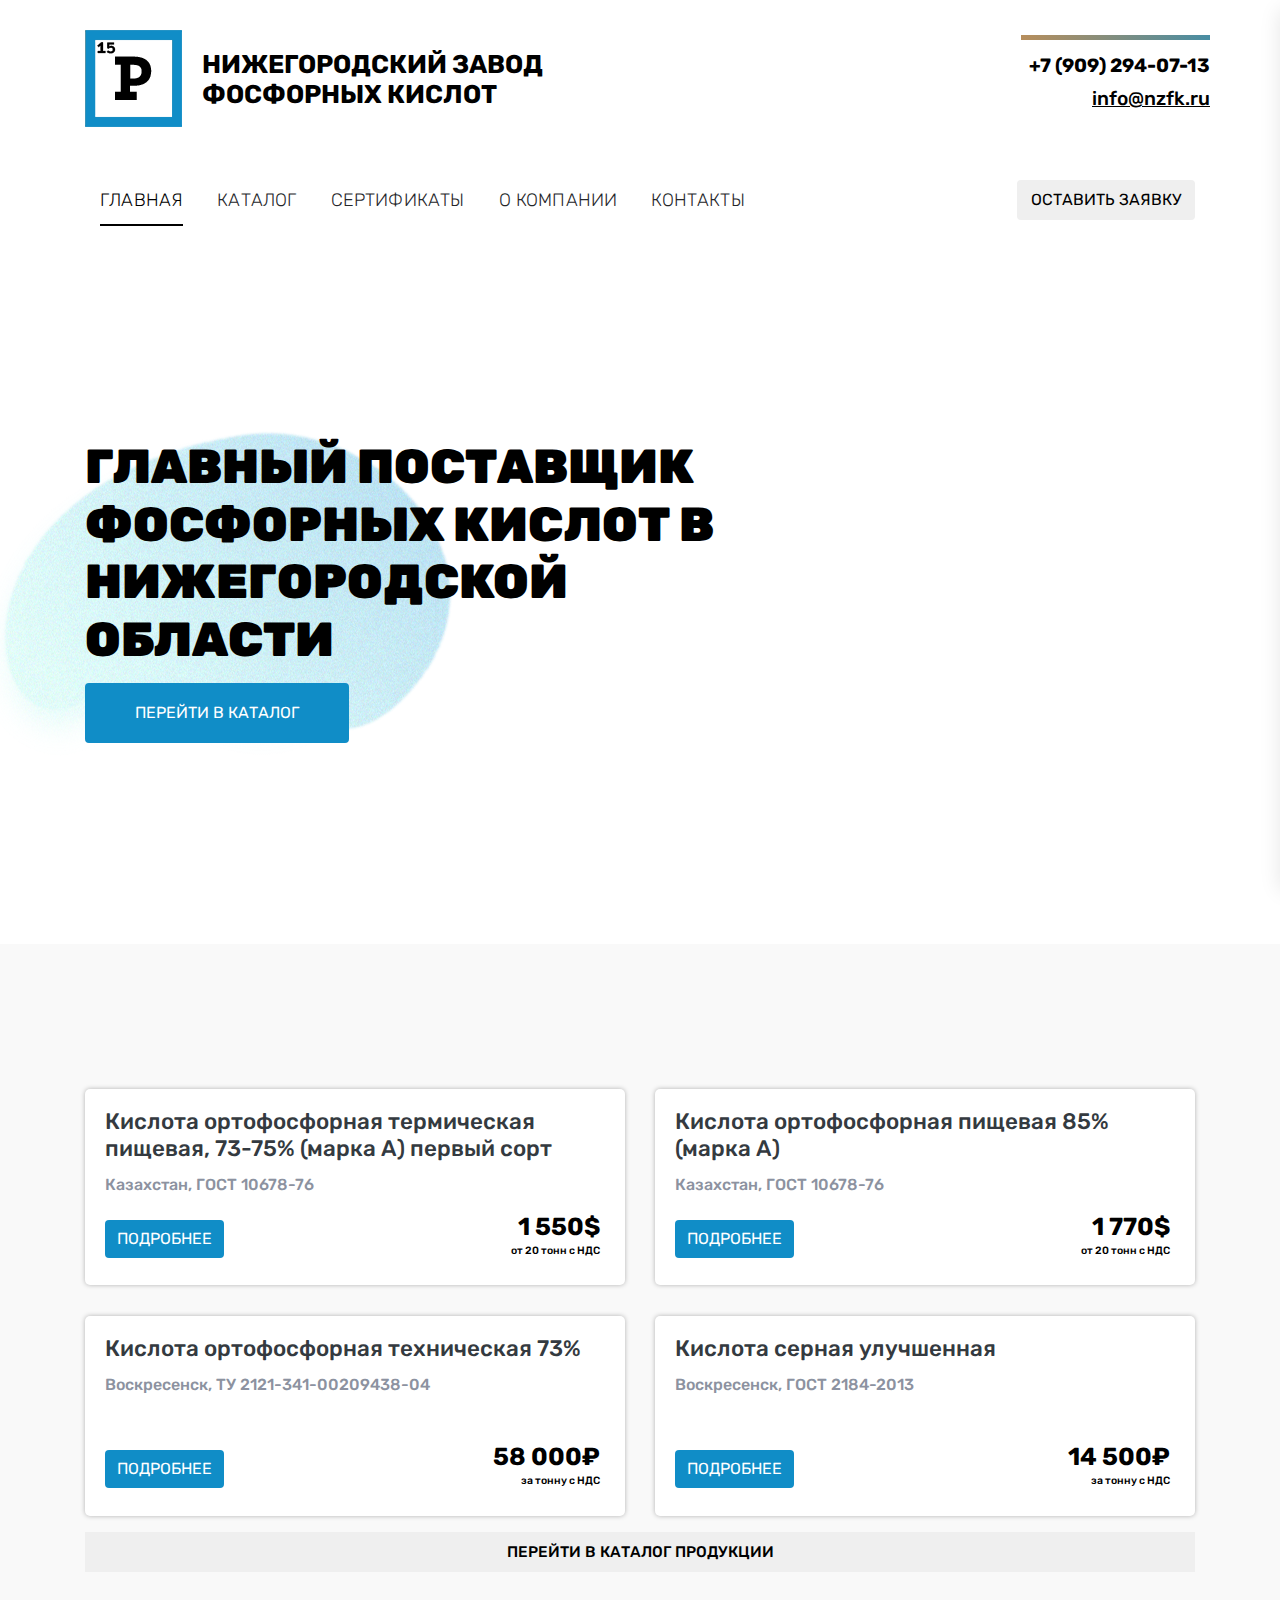
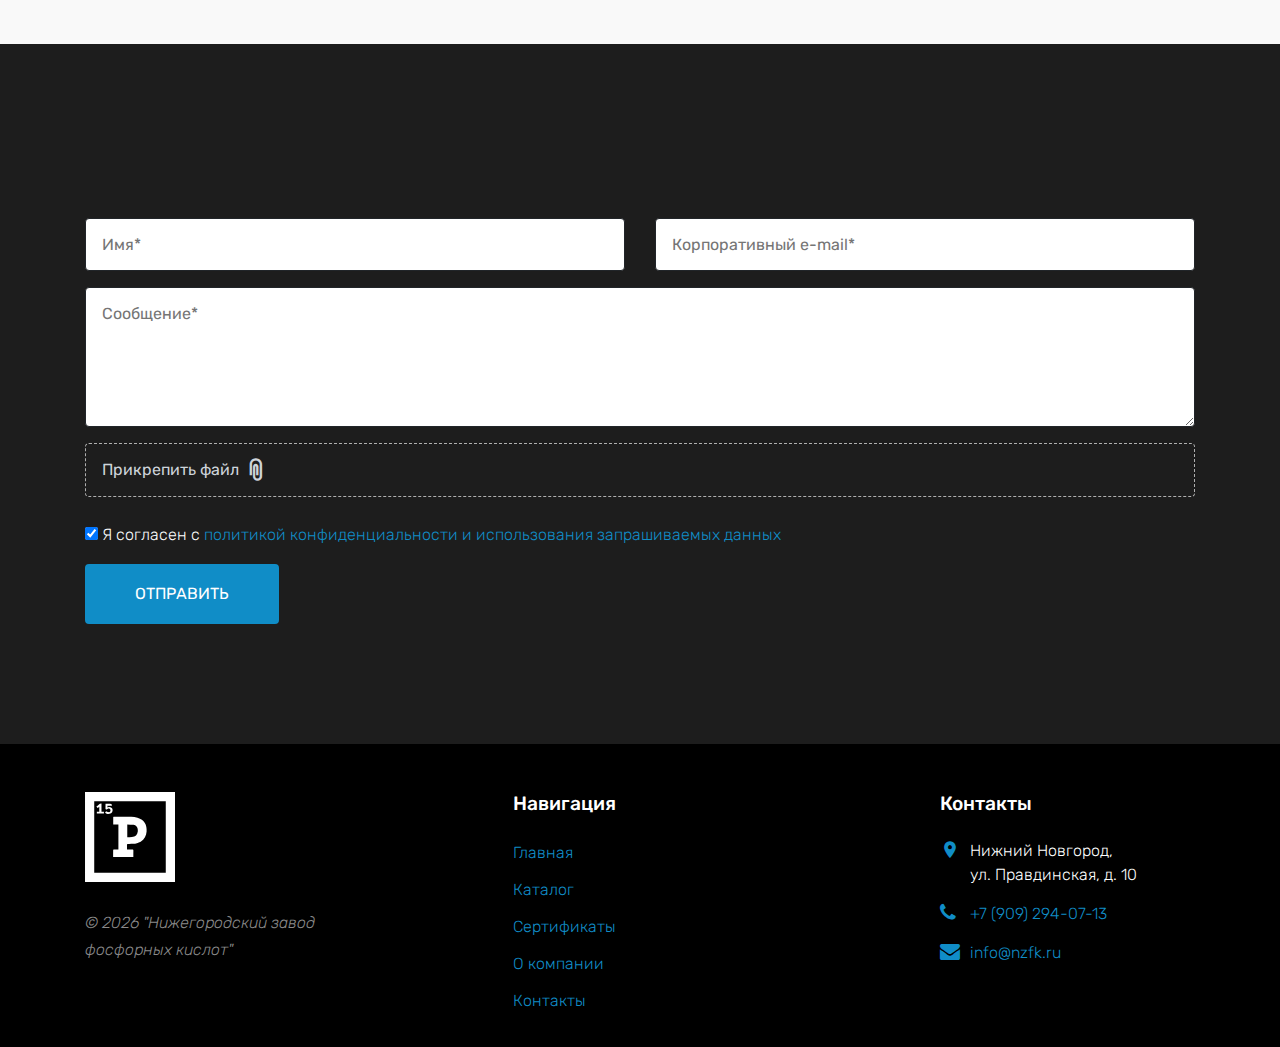
==== commit 97f9cf2e: "1" ====
--- a/index.html
+++ b/index.html
@@ -14,6 +14,25 @@
   <link rel="stylesheet" href="css/owl.theme.default.min.css">
   <link rel="stylesheet" href="css/aos.css">
   <link rel="stylesheet" href="css/style.css">
+  <!-- Yandex.Metrika counter -->
+  <script type="text/javascript">
+    (function (m, e, t, r, i, k, a) {
+      m[i] = m[i] || function () { (m[i].a = m[i].a || []).push(arguments) };
+      m[i].l = 1 * new Date(); k = e.createElement(t), a = e.getElementsByTagName(t)[0], k.async = 1, k.src = r, a.parentNode.insertBefore(k, a)
+    })
+      (window, document, "script", "https://mc.yandex.ru/metrika/tag.js", "ym");
+
+    ym(86522737, "init", {
+      clickmap: true,
+      trackLinks: true,
+      accurateTrackBounce: true,
+      webvisor: true
+    });
+  </script>
+  <noscript>
+    <div><img src="https://mc.yandex.ru/watch/86522737" style="position:absolute; left:-9999px;" alt="" /></div>
+  </noscript>
+  <!-- /Yandex.Metrika counter -->
 </head>
 
 <body>
@@ -109,7 +128,7 @@
                     <button class="btn">Подробнее</button>
                   </li>
                   <li class="col-lg-5">
-                    <h3 class="price">1 500$</h3>
+                    <h3 class="price">1 550$</h3>
                     <h5>от 20 тонн с НДС</h5>
                   </li>
                 </div>
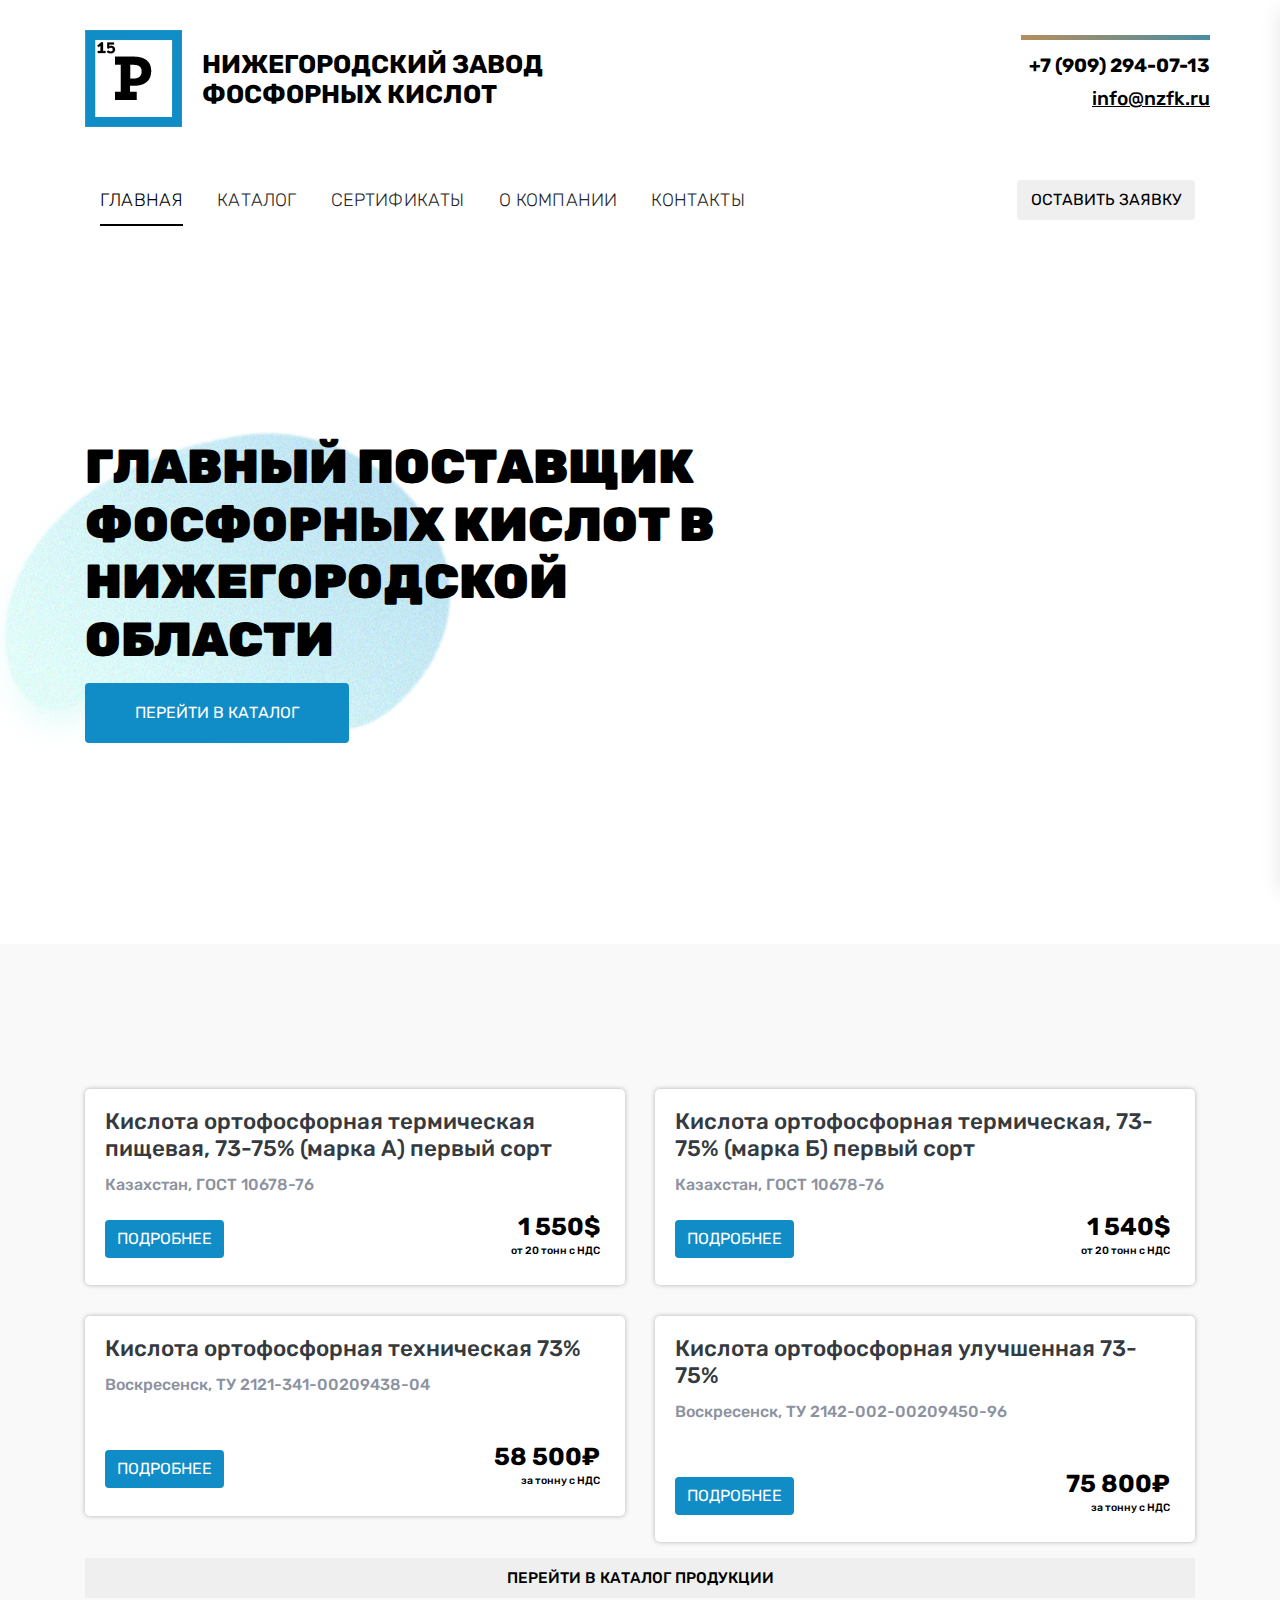
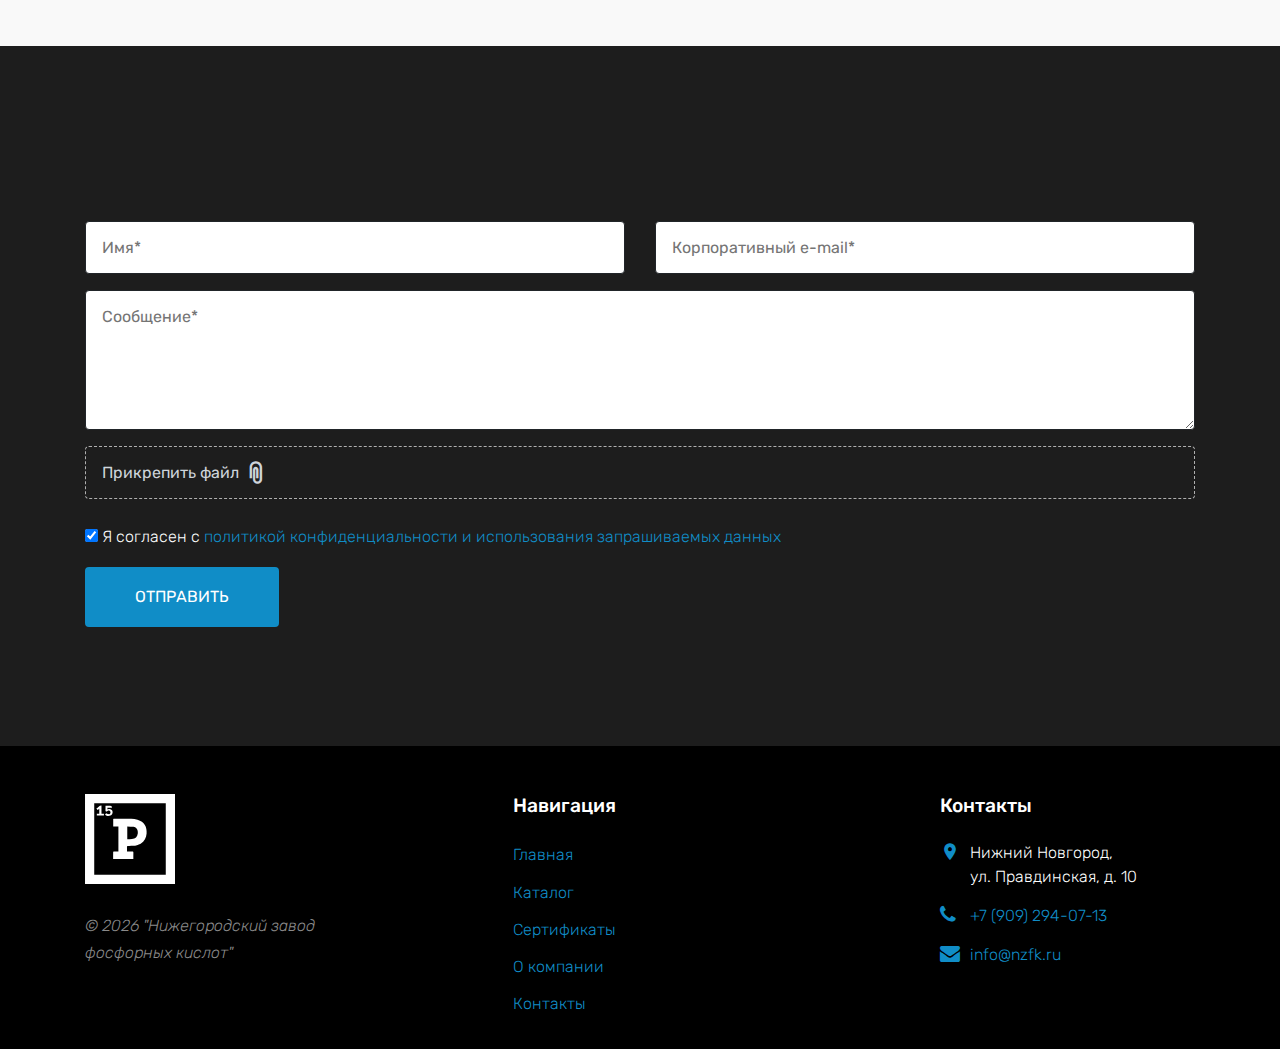
==== commit 50f2c9e5: "21.11" ====
--- a/index.html
+++ b/index.html
@@ -75,9 +75,9 @@
               <ul class="site-menu js-clone-nav d-none d-lg-block">
                 <li class="active"><a href="index.html">Главная</a></li>
                 <li><a href="#">Каталог</a></li>
-                <li><a href="#">Сертификаты</a></li>
+                <li><a href="certificates">Сертификаты</a></li>
                 <li><a href="#">О компании</a></li>
-                <li><a href="#">Контакты</a></li>
+                <li><a href="contacts">Контакты</a></li>
               </ul>
             </nav>
           </div>
@@ -105,7 +105,6 @@
         </div>
       </div>
     </div>
-
 
     <div class="site-blocks-cover bg-gray-1">
       <div class="radg-objects">
@@ -138,7 +137,8 @@
             <div class="col-md-6 col-xs-12">
               <ul class="item-card">
                 <li class="col-lg-12">
-                  <h3 class="text-dark">Кислота ортофосфорная пищевая 85% (марка А)</h3>
+                  <h3 class="text-dark">Кислота ортофосфорная термическая, 73-75% (марка Б)
+                    первый сорт</h3>
                   <h4 class="gost">Казахстан, ГОСТ 10678-76</h4>
                 </li>
                 <div class="item-price justify-content-between d-flex">
@@ -146,7 +146,7 @@
                     <button class="btn">Подробнее</button>
                   </li>
                   <li class="col-lg-5">
-                    <h3 class="price">1 770$</h3>
+                    <h3 class="price">1 540$</h3>
                     <h5>от 20 тонн с НДС</h5>
                   </li>
                 </div>
@@ -168,7 +168,7 @@
                   </li>
                   <li class="col-lg-5">
                     &nbsp;
-                    <h3 class="price">58 000₽</h3>
+                    <h3 class="price">58 500₽</h3>
                     <h5>за тонну с НДС</h5>
                   </li>
                 </div>
@@ -178,8 +178,8 @@
             <div class="col-md-6 col-xs-12">
               <ul class="item-card">
                 <li class="col-lg-12">
-                  <h3 class="text-dark">Кислота серная улучшенная</h3>
-                  <h4 class="gost">Воскресенск, ГОСТ 2184-2013</h4>
+                  <h3 class="text-dark">Кислота ортофосфорная улучшенная 73-75%</h3>
+                  <h4 class="gost">Воскресенск, ТУ 2142-002-00209450-96</h4>
                 </li>
                 <div class="item-price justify-content-between d-flex">
                   <li class="col-lg-7">
@@ -188,7 +188,7 @@
                   </li>
                   <li class="col-lg-5">
                     &nbsp;
-                    <h3 class="price">14 500₽</h3>
+                    <h3 class="price">75 800₽</h3>
                     <h5>за тонну с НДС</h5>
                   </li>
                 </div>
--- a/css/style.css
+++ b/css/style.css
@@ -1273,7 +1273,7 @@
   margin-left: 0px;
   margin-right: 0px;
 }
-.item-card:hover {
+.item-card:hover, .item-card:focus {
   box-shadow: 0px 5px 20px rgba(0, 0, 0, 0.288);
 }
 .item-card h5 {
@@ -2573,4 +2573,117 @@
   color: #000;
 }
 
+.certificate-block {
+  padding-bottom: 3rem;
+}
+.certificate-block img {
+  width: auto;
+  box-shadow: 0px 0px 5px rgba(0, 0, 0, 0.288);
+  transition: 0.3s;
+}
+.certificate-block img:hover,
+.certificate-block img:focus {
+  outline: none;
+  box-shadow: 0px 5px 20px rgba(0, 0, 0, 0.288);
+}
+
+.certificate-header {
+  padding-bottom: 1rem;
+  padding-top: 2rem;
+}
+.certificate-header a {
+  color: black;
+  letter-spacing: 0;
+  font-weight: normal;
+  font-size: 1.5em;
+  position: relative;
+}
+.certificate-header > h4 {
+  font-size: 1em;
+}
+
+.certificate-header:after {
+  content: "";
+  position: absolute;
+  background: #108dc7;
+  height: 3px;
+  width: max-content;
+  bottom: 0;
+  left: 0;
+}
+
+.contacts-main {
+  padding-top: 2rem;
+}
+
+.contact-item {
+  border-radius: 1rem;
+  margin-bottom: 2rem;
+}
+.contact-item h3 {
+  color: black;
+  font-size: 1.2rem;
+}
+
+.contact-map {
+  box-shadow: 0px 0px 5px rgba(0, 0, 0, 0.288);
+  border-radius: 5px;
+}
+
+.contact-team-wrapper {
+  background: #fff;
+  padding: 0 3rem;
+  border-radius: 5px;
+  margin-top: 3rem;
+  box-shadow: 0px 0px 5px rgba(0, 0, 0, 0.288);
+}
+.contact-team-wrapper h1 {
+  font-size: 2rem;
+  padding-top: 2rem;
+  padding-bottom: 0;
+  color: #6c757d;
+}
+
+.contact-block {
+  padding-top: 1.5rem;
+  padding-bottom: 1.5rem;
+}
+.contact-block h4 {
+  font-size: 1em;
+}
+.contact-block h2 {
+  font-size: 1.5em;
+  letter-spacing: 0;
+  font-weight: 600;
+  margin-bottom: 1rem;
+}
+.contact-block h3 {
+  font-size: 1em;
+  margin: 0.1rem 0;
+}
+
+.contact-content {
+  padding-left: 20px;
+  position: relative;
+}
+.contact-content:before {
+  top: 0;
+  font-family: "icomoon";
+  content: "";
+  position: absolute;
+  left: 0;
+  font-size: 15px;
+  line-height: 1;
+  color: #108dc7;
+}
+.contact-content.address:before {
+  content: "\e8b4";
+}
+.contact-content.email:before {
+  content: "\f0e0";
+}
+.contact-content.phone:before {
+  content: "\f095";
+}
+
 /*# sourceMappingURL=style.css.map */
